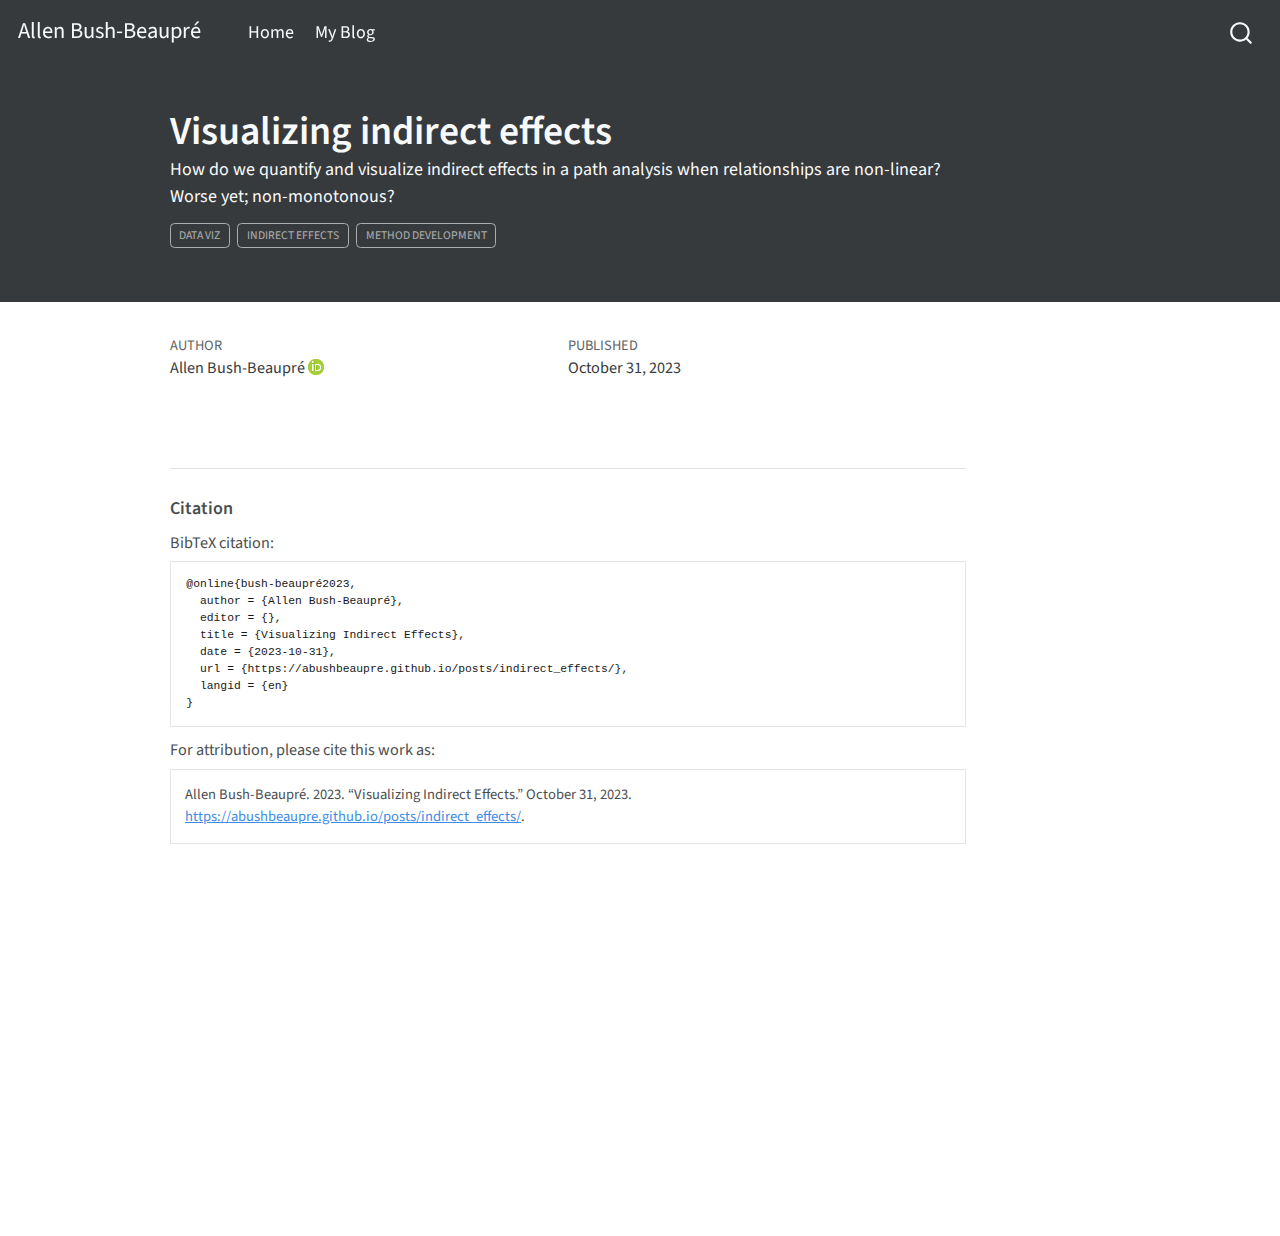
==== docs/posts/indirect_effects/index.html @ 164fd0bf "little modifs" ====
<!DOCTYPE html>
<html xmlns="http://www.w3.org/1999/xhtml" lang="en" xml:lang="en"><head>

<meta charset="utf-8">
<meta name="generator" content="quarto-1.1.189">

<meta name="viewport" content="width=device-width, initial-scale=1.0, user-scalable=yes">

<meta name="author" content="Allen Bush-Beaupré">
<meta name="dcterms.date" content="2023-10-31">
<meta name="description" content="How do we quantify and visualize indirect effects in a path analysis when relationships are non-linear? Worse yet; non-monotonous?">

<title>Allen Bush-Beaupré - Visualizing indirect effects</title>
<style>
code{white-space: pre-wrap;}
span.smallcaps{font-variant: small-caps;}
div.columns{display: flex; gap: min(4vw, 1.5em);}
div.column{flex: auto; overflow-x: auto;}
div.hanging-indent{margin-left: 1.5em; text-indent: -1.5em;}
ul.task-list{list-style: none;}
ul.task-list li input[type="checkbox"] {
  width: 0.8em;
  margin: 0 0.8em 0.2em -1.6em;
  vertical-align: middle;
}
</style>


<script src="../../site_libs/quarto-nav/quarto-nav.js"></script>
<script src="../../site_libs/quarto-nav/headroom.min.js"></script>
<script src="../../site_libs/clipboard/clipboard.min.js"></script>
<script src="../../site_libs/quarto-search/autocomplete.umd.js"></script>
<script src="../../site_libs/quarto-search/fuse.min.js"></script>
<script src="../../site_libs/quarto-search/quarto-search.js"></script>
<meta name="quarto:offset" content="../../">
<script src="../../site_libs/quarto-html/quarto.js"></script>
<script src="../../site_libs/quarto-html/popper.min.js"></script>
<script src="../../site_libs/quarto-html/tippy.umd.min.js"></script>
<script src="../../site_libs/quarto-html/anchor.min.js"></script>
<link href="../../site_libs/quarto-html/tippy.css" rel="stylesheet">
<link href="../../site_libs/quarto-html/quarto-syntax-highlighting.css" rel="stylesheet" id="quarto-text-highlighting-styles">
<script src="../../site_libs/bootstrap/bootstrap.min.js"></script>
<link href="../../site_libs/bootstrap/bootstrap-icons.css" rel="stylesheet">
<link href="../../site_libs/bootstrap/bootstrap.min.css" rel="stylesheet" id="quarto-bootstrap" data-mode="light">
<script id="quarto-search-options" type="application/json">{
  "location": "navbar",
  "copy-button": false,
  "collapse-after": 3,
  "panel-placement": "end",
  "type": "overlay",
  "limit": 20,
  "language": {
    "search-no-results-text": "No results",
    "search-matching-documents-text": "matching documents",
    "search-copy-link-title": "Copy link to search",
    "search-hide-matches-text": "Hide additional matches",
    "search-more-match-text": "more match in this document",
    "search-more-matches-text": "more matches in this document",
    "search-clear-button-title": "Clear",
    "search-detached-cancel-button-title": "Cancel",
    "search-submit-button-title": "Submit"
  }
}</script>


<link rel="stylesheet" href="../../styles.css">
</head>

<body class="nav-fixed">

<div id="quarto-search-results"></div>
  <header id="quarto-header" class="headroom fixed-top">
    <nav class="navbar navbar-expand-lg navbar-dark ">
      <div class="navbar-container container-fluid">
      <div class="navbar-brand-container">
    <a class="navbar-brand" href="../../index.html">
    <span class="navbar-title">Allen Bush-Beaupré</span>
    </a>
  </div>
          <button class="navbar-toggler" type="button" data-bs-toggle="collapse" data-bs-target="#navbarCollapse" aria-controls="navbarCollapse" aria-expanded="false" aria-label="Toggle navigation" onclick="if (window.quartoToggleHeadroom) { window.quartoToggleHeadroom(); }">
  <span class="navbar-toggler-icon"></span>
</button>
          <div class="collapse navbar-collapse" id="navbarCollapse">
            <ul class="navbar-nav navbar-nav-scroll me-auto">
  <li class="nav-item">
    <a class="nav-link" href="../../index.html">Home</a>
  </li>  
  <li class="nav-item">
    <a class="nav-link" href="../../posts.html">My Blog</a>
  </li>  
</ul>
              <div id="quarto-search" class="" title="Search"></div>
          </div> <!-- /navcollapse -->
      </div> <!-- /container-fluid -->
    </nav>
</header>
<!-- content -->
<header id="title-block-header" class="quarto-title-block default page-columns page-full">
  <div class="quarto-title-banner page-columns page-full">
    <div class="quarto-title column-body">
      <h1 class="title">Visualizing indirect effects</h1>
                  <div>
        <div class="description">
          How do we quantify and visualize indirect effects in a path analysis when relationships are non-linear? Worse yet; non-monotonous?
        </div>
      </div>
                          <div class="quarto-categories">
                <div class="quarto-category">data viz</div>
                <div class="quarto-category">indirect effects</div>
                <div class="quarto-category">method development</div>
              </div>
                  </div>
  </div>
    
  
  <div class="quarto-title-meta">

      <div>
      <div class="quarto-title-meta-heading">Author</div>
      <div class="quarto-title-meta-contents">
               <p>Allen Bush-Beaupré <a href="https://orcid.org/0000-0001-6989-9278" class="quarto-title-author-orcid"> <img src="[data-uri]"></a></p>
            </div>
    </div>
      
      <div>
      <div class="quarto-title-meta-heading">Published</div>
      <div class="quarto-title-meta-contents">
        <p class="date">October 31, 2023</p>
      </div>
    </div>
      
    </div>
    
  
  </header><div id="quarto-content" class="quarto-container page-columns page-rows-contents page-layout-article page-navbar">
<!-- sidebar -->
<!-- margin-sidebar -->
    <div id="quarto-margin-sidebar" class="sidebar margin-sidebar">
        
    </div>
<!-- main -->
<main class="content quarto-banner-title-block" id="quarto-document-content">







<div id="quarto-appendix" class="default"><section class="quarto-appendix-contents"><h2 class="anchored quarto-appendix-heading">Citation</h2><div><div class="quarto-appendix-secondary-label">BibTeX citation:</div><pre class="sourceCode code-with-copy quarto-appendix-bibtex"><code class="sourceCode bibtex">@online{bush-beaupré2023,
  author = {Allen Bush-Beaupré},
  editor = {},
  title = {Visualizing Indirect Effects},
  date = {2023-10-31},
  url = {https://abushbeaupre.github.io/posts/indirect_effects/},
  langid = {en}
}
</code><button title="Copy to Clipboard" class="code-copy-button"><i class="bi"></i></button></pre><div class="quarto-appendix-secondary-label">For attribution, please cite this work as:</div><div id="ref-bush-beaupré2023" class="csl-entry quarto-appendix-citeas" role="doc-biblioentry">
Allen Bush-Beaupré. 2023. <span>“Visualizing Indirect Effects.”</span>
October 31, 2023. <a href="https://abushbeaupre.github.io/posts/indirect_effects/">https://abushbeaupre.github.io/posts/indirect_effects/</a>.
</div></div></section></div></main> <!-- /main -->
<script id="quarto-html-after-body" type="application/javascript">
window.document.addEventListener("DOMContentLoaded", function (event) {
  const toggleBodyColorMode = (bsSheetEl) => {
    const mode = bsSheetEl.getAttribute("data-mode");
    const bodyEl = window.document.querySelector("body");
    if (mode === "dark") {
      bodyEl.classList.add("quarto-dark");
      bodyEl.classList.remove("quarto-light");
    } else {
      bodyEl.classList.add("quarto-light");
      bodyEl.classList.remove("quarto-dark");
    }
  }
  const toggleBodyColorPrimary = () => {
    const bsSheetEl = window.document.querySelector("link#quarto-bootstrap");
    if (bsSheetEl) {
      toggleBodyColorMode(bsSheetEl);
    }
  }
  toggleBodyColorPrimary();  
  const icon = "";
  const anchorJS = new window.AnchorJS();
  anchorJS.options = {
    placement: 'right',
    icon: icon
  };
  anchorJS.add('.anchored');
  const clipboard = new window.ClipboardJS('.code-copy-button', {
    target: function(trigger) {
      return trigger.previousElementSibling;
    }
  });
  clipboard.on('success', function(e) {
    // button target
    const button = e.trigger;
    // don't keep focus
    button.blur();
    // flash "checked"
    button.classList.add('code-copy-button-checked');
    var currentTitle = button.getAttribute("title");
    button.setAttribute("title", "Copied!");
    setTimeout(function() {
      button.setAttribute("title", currentTitle);
      button.classList.remove('code-copy-button-checked');
    }, 1000);
    // clear code selection
    e.clearSelection();
  });
  function tippyHover(el, contentFn) {
    const config = {
      allowHTML: true,
      content: contentFn,
      maxWidth: 500,
      delay: 100,
      arrow: false,
      appendTo: function(el) {
          return el.parentElement;
      },
      interactive: true,
      interactiveBorder: 10,
      theme: 'quarto',
      placement: 'bottom-start'
    };
    window.tippy(el, config); 
  }
  const noterefs = window.document.querySelectorAll('a[role="doc-noteref"]');
  for (var i=0; i<noterefs.length; i++) {
    const ref = noterefs[i];
    tippyHover(ref, function() {
      // use id or data attribute instead here
      let href = ref.getAttribute('data-footnote-href') || ref.getAttribute('href');
      try { href = new URL(href).hash; } catch {}
      const id = href.replace(/^#\/?/, "");
      const note = window.document.getElementById(id);
      return note.innerHTML;
    });
  }
  var bibliorefs = window.document.querySelectorAll('a[role="doc-biblioref"]');
  for (var i=0; i<bibliorefs.length; i++) {
    const ref = bibliorefs[i];
    const cites = ref.parentNode.getAttribute('data-cites').split(' ');
    tippyHover(ref, function() {
      var popup = window.document.createElement('div');
      cites.forEach(function(cite) {
        var citeDiv = window.document.createElement('div');
        citeDiv.classList.add('hanging-indent');
        citeDiv.classList.add('csl-entry');
        var biblioDiv = window.document.getElementById('ref-' + cite);
        if (biblioDiv) {
          citeDiv.innerHTML = biblioDiv.innerHTML;
        }
        popup.appendChild(citeDiv);
      });
      return popup.innerHTML;
    });
  }
});
</script>
</div> <!-- /content -->



</body></html>
---- docs/site_libs/quarto-html/tippy.css ----
.tippy-box[data-animation=fade][data-state=hidden]{opacity:0}[data-tippy-root]{max-width:calc(100vw - 10px)}.tippy-box{position:relative;background-color:#333;color:#fff;border-radius:4px;font-size:14px;line-height:1.4;white-space:normal;outline:0;transition-property:transform,visibility,opacity}.tippy-box[data-placement^=top]>.tippy-arrow{bottom:0}.tippy-box[data-placement^=top]>.tippy-arrow:before{bottom:-7px;left:0;border-width:8px 8px 0;border-top-color:initial;transform-origin:center top}.tippy-box[data-placement^=bottom]>.tippy-arrow{top:0}.tippy-box[data-placement^=bottom]>.tippy-arrow:before{top:-7px;left:0;border-width:0 8px 8px;border-bottom-color:initial;transform-origin:center bottom}.tippy-box[data-placement^=left]>.tippy-arrow{right:0}.tippy-box[data-placement^=left]>.tippy-arrow:before{border-width:8px 0 8px 8px;border-left-color:initial;right:-7px;transform-origin:center left}.tippy-box[data-placement^=right]>.tippy-arrow{left:0}.tippy-box[data-placement^=right]>.tippy-arrow:before{left:-7px;border-width:8px 8px 8px 0;border-right-color:initial;transform-origin:center right}.tippy-box[data-inertia][data-state=visible]{transition-timing-function:cubic-bezier(.54,1.5,.38,1.11)}.tippy-arrow{width:16px;height:16px;color:#333}.tippy-arrow:before{content:"";position:absolute;border-color:transparent;border-style:solid}.tippy-content{position:relative;padding:5px 9px;z-index:1}
---- docs/site_libs/quarto-html/quarto-syntax-highlighting.css ----
/* quarto syntax highlight colors */
:root {
  --quarto-hl-ot-color: #003B4F;
  --quarto-hl-at-color: #657422;
  --quarto-hl-ss-color: #20794D;
  --quarto-hl-an-color: #5E5E5E;
  --quarto-hl-fu-color: #4758AB;
  --quarto-hl-st-color: #20794D;
  --quarto-hl-cf-color: #003B4F;
  --quarto-hl-op-color: #5E5E5E;
  --quarto-hl-er-color: #AD0000;
  --quarto-hl-bn-color: #AD0000;
  --quarto-hl-al-color: #AD0000;
  --quarto-hl-va-color: #111111;
  --quarto-hl-bu-color: inherit;
  --quarto-hl-ex-color: inherit;
  --quarto-hl-pp-color: #AD0000;
  --quarto-hl-in-color: #5E5E5E;
  --quarto-hl-vs-color: #20794D;
  --quarto-hl-wa-color: #5E5E5E;
  --quarto-hl-do-color: #5E5E5E;
  --quarto-hl-im-color: #00769E;
  --quarto-hl-ch-color: #20794D;
  --quarto-hl-dt-color: #AD0000;
  --quarto-hl-fl-color: #AD0000;
  --quarto-hl-co-color: #5E5E5E;
  --quarto-hl-cv-color: #5E5E5E;
  --quarto-hl-cn-color: #8f5902;
  --quarto-hl-sc-color: #5E5E5E;
  --quarto-hl-dv-color: #AD0000;
  --quarto-hl-kw-color: #003B4F;
}

/* other quarto variables */
:root {
  --quarto-font-monospace: SFMono-Regular, Menlo, Monaco, Consolas, "Liberation Mono", "Courier New", monospace;
}

pre > code.sourceCode > span {
  color: #003B4F;
}

code span {
  color: #003B4F;
}

code.sourceCode > span {
  color: #003B4F;
}

div.sourceCode,
div.sourceCode pre.sourceCode {
  color: #003B4F;
}

code span.ot {
  color: #003B4F;
}

code span.at {
  color: #657422;
}

code span.ss {
  color: #20794D;
}

code span.an {
  color: #5E5E5E;
}

code span.fu {
  color: #4758AB;
}

code span.st {
  color: #20794D;
}

code span.cf {
  color: #003B4F;
}

code span.op {
  color: #5E5E5E;
}

code span.er {
  color: #AD0000;
}

code span.bn {
  color: #AD0000;
}

code span.al {
  color: #AD0000;
}

code span.va {
  color: #111111;
}

code span.pp {
  color: #AD0000;
}

code span.in {
  color: #5E5E5E;
}

code span.vs {
  color: #20794D;
}

code span.wa {
  color: #5E5E5E;
  font-style: italic;
}

code span.do {
  color: #5E5E5E;
  font-style: italic;
}

code span.im {
  color: #00769E;
}

code span.ch {
  color: #20794D;
}

code span.dt {
  color: #AD0000;
}

code span.fl {
  color: #AD0000;
}

code span.co {
  color: #5E5E5E;
}

code span.cv {
  color: #5E5E5E;
  font-style: italic;
}

code span.cn {
  color: #8f5902;
}

code span.sc {
  color: #5E5E5E;
}

code span.dv {
  color: #AD0000;
}

code span.kw {
  color: #003B4F;
}

.prevent-inlining {
  content: "</";
}

/*# sourceMappingURL=debc5d5d77c3f9108843748ff7464032.css.map */
---- docs/styles.css ----
/* css styles */
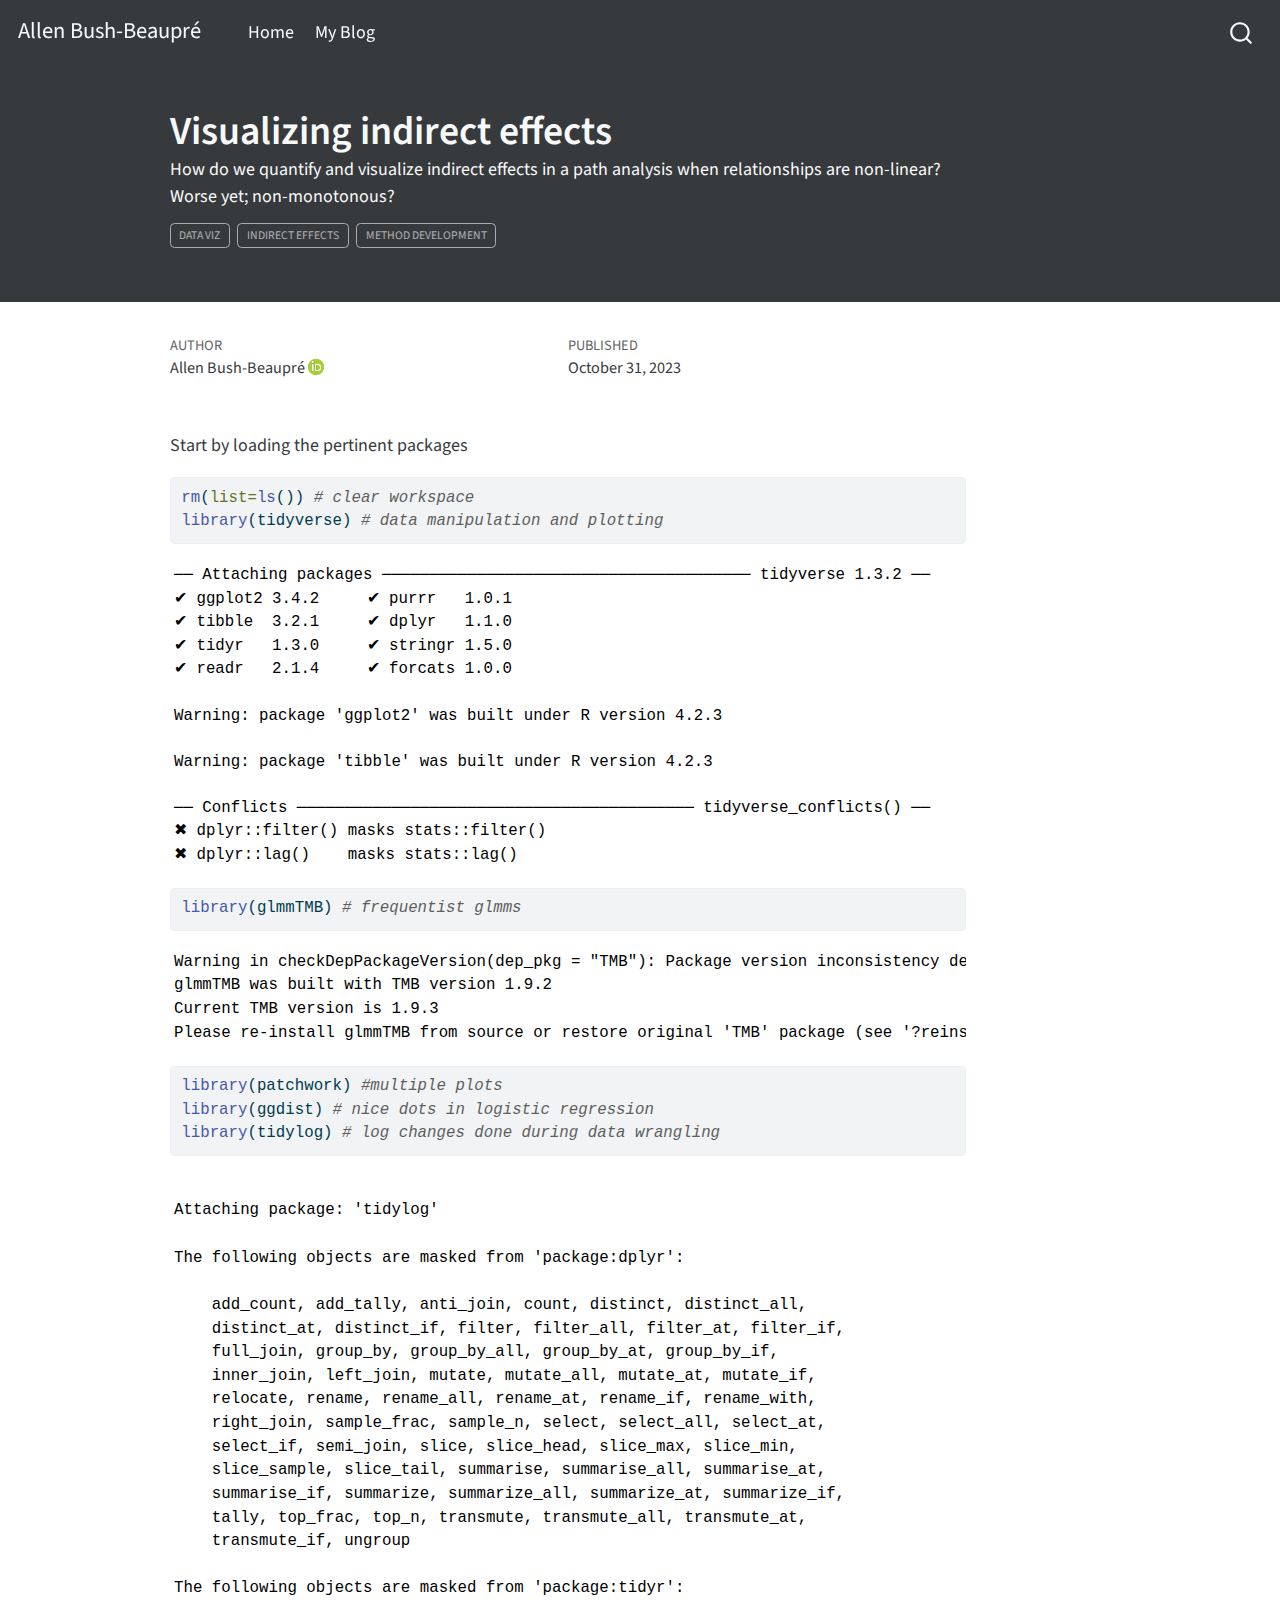
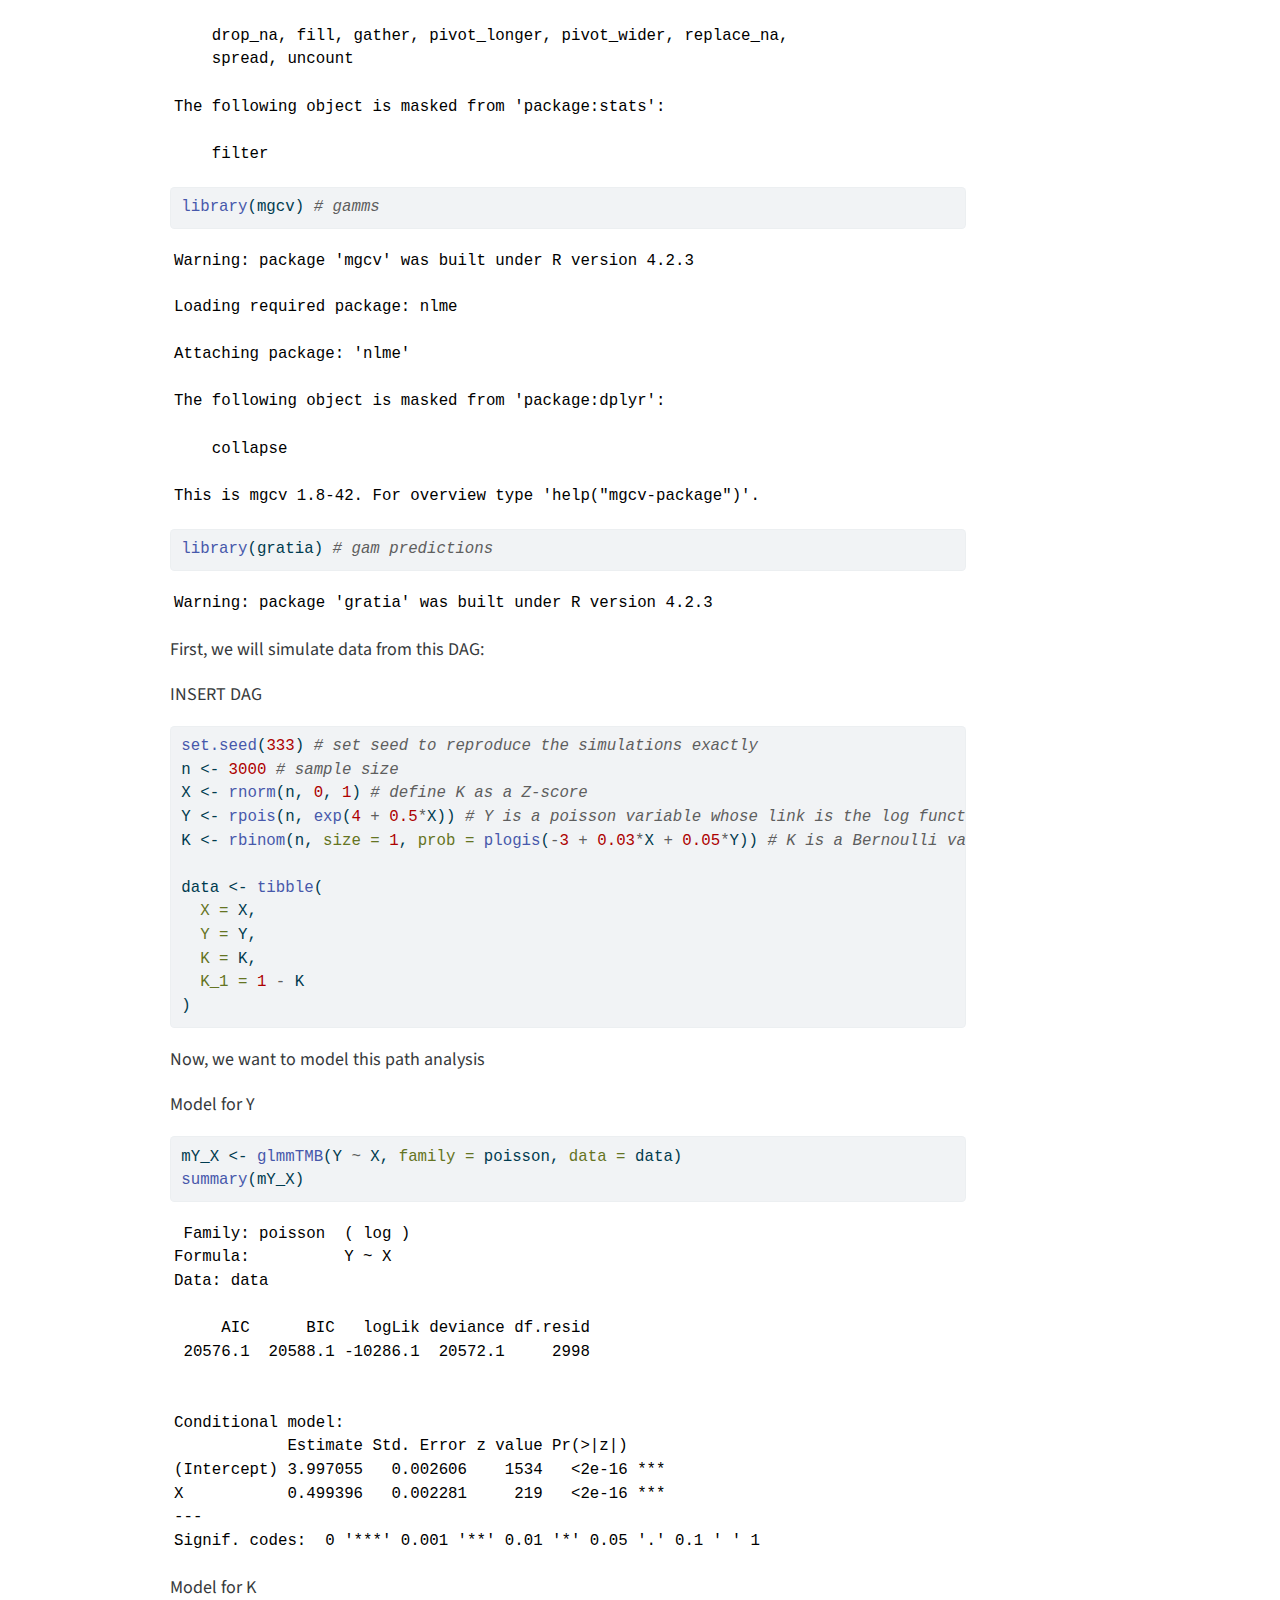
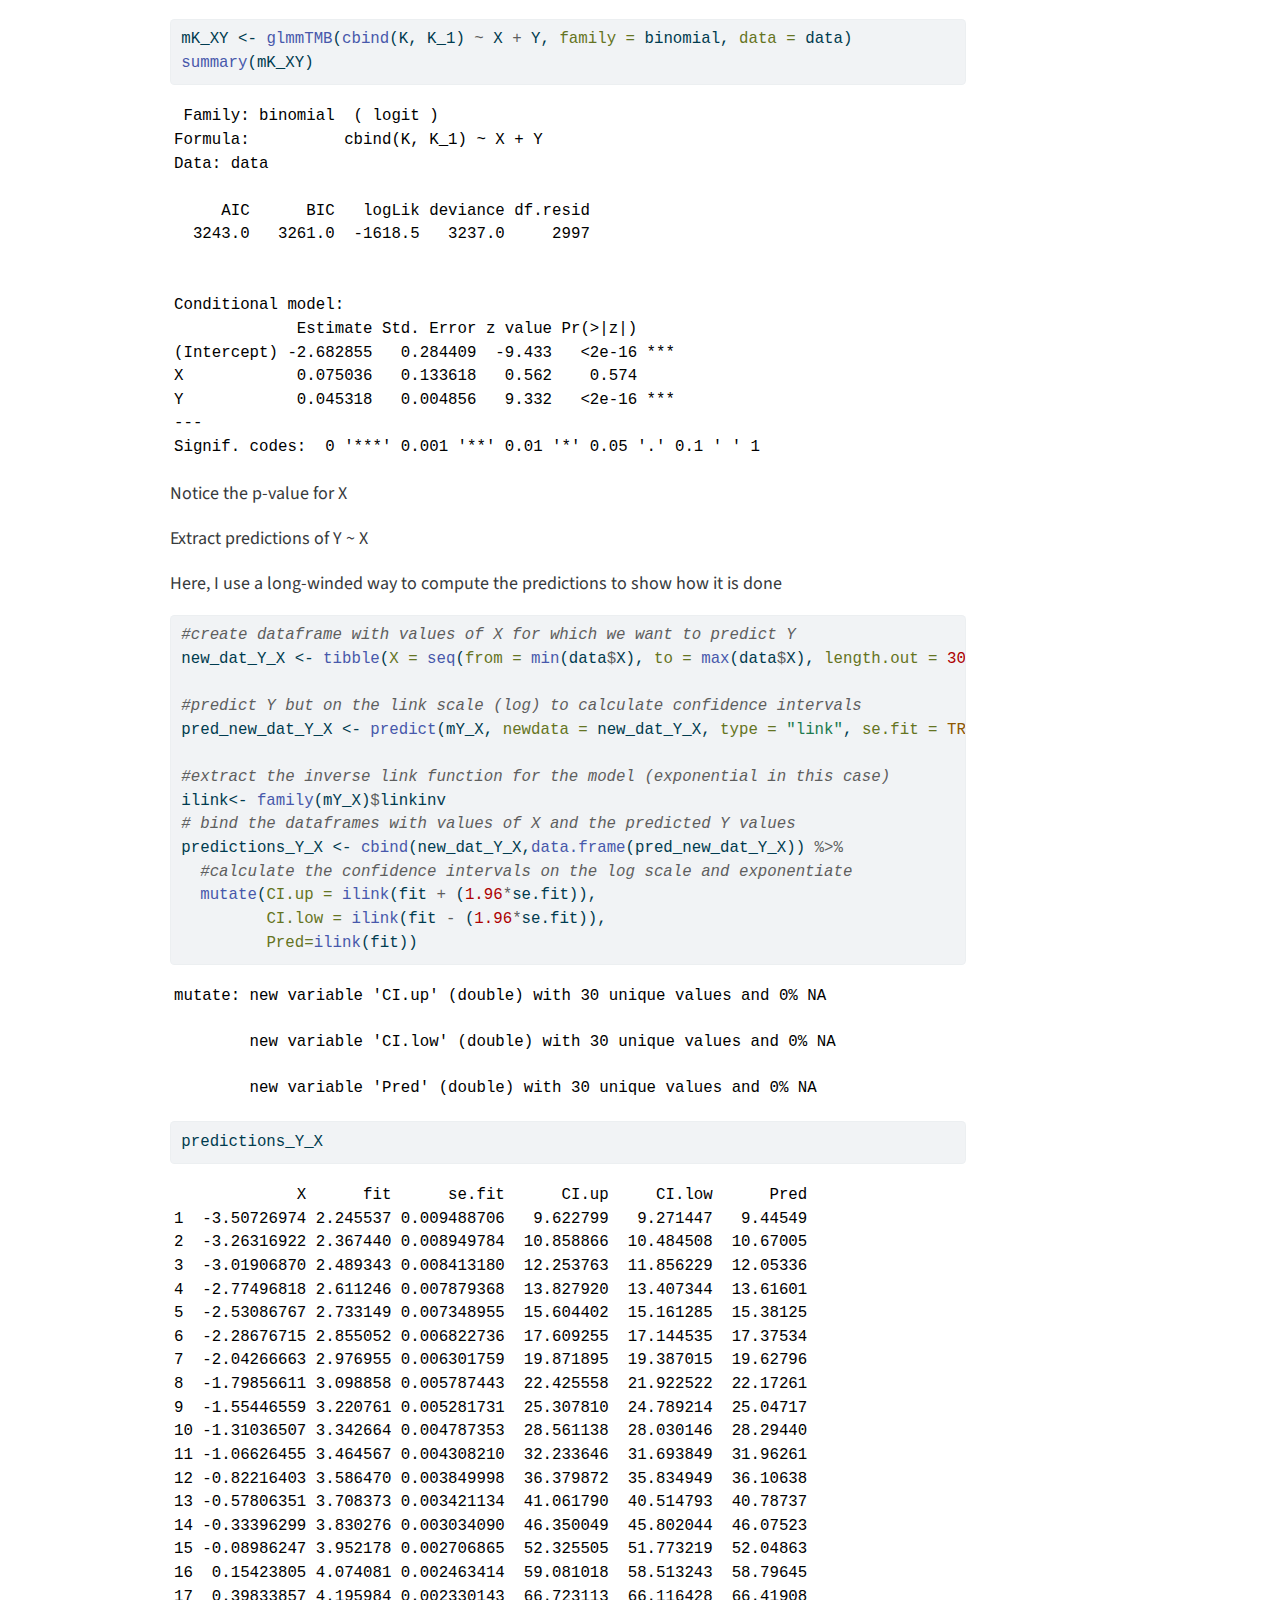
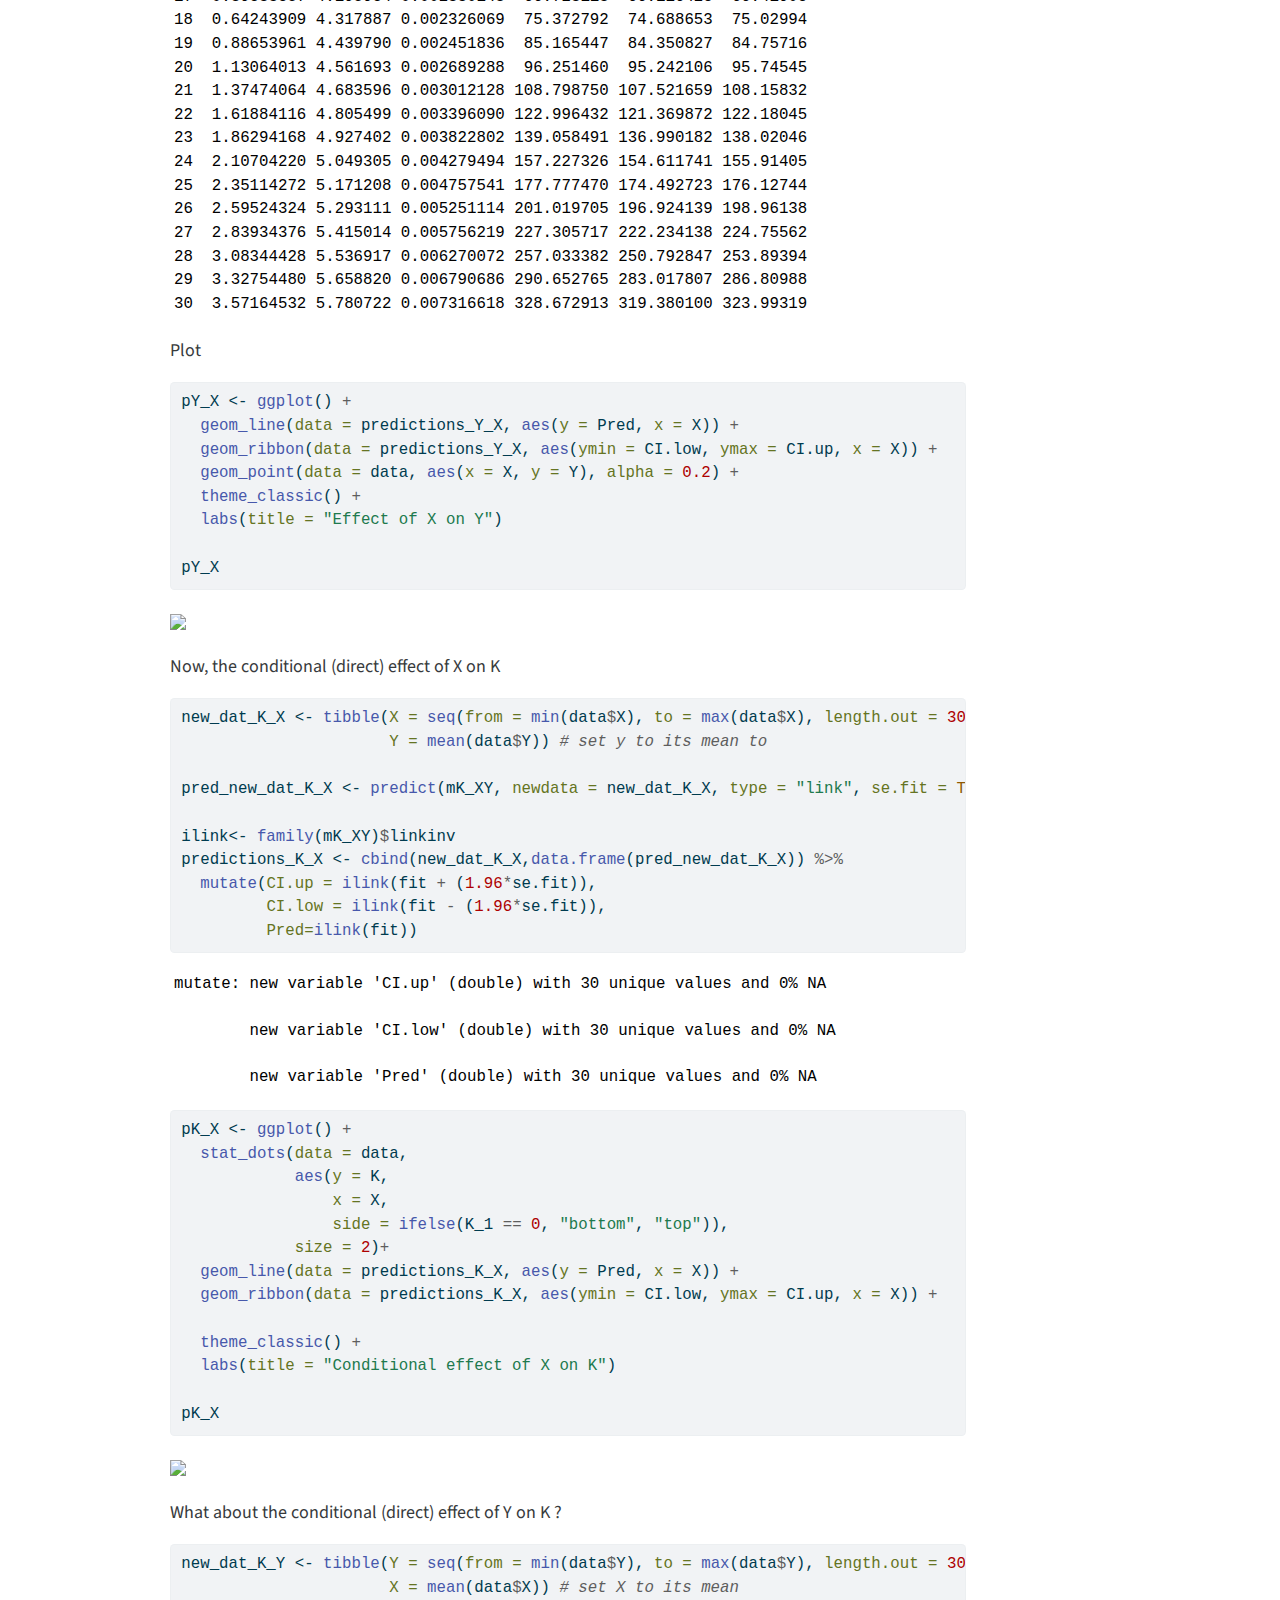
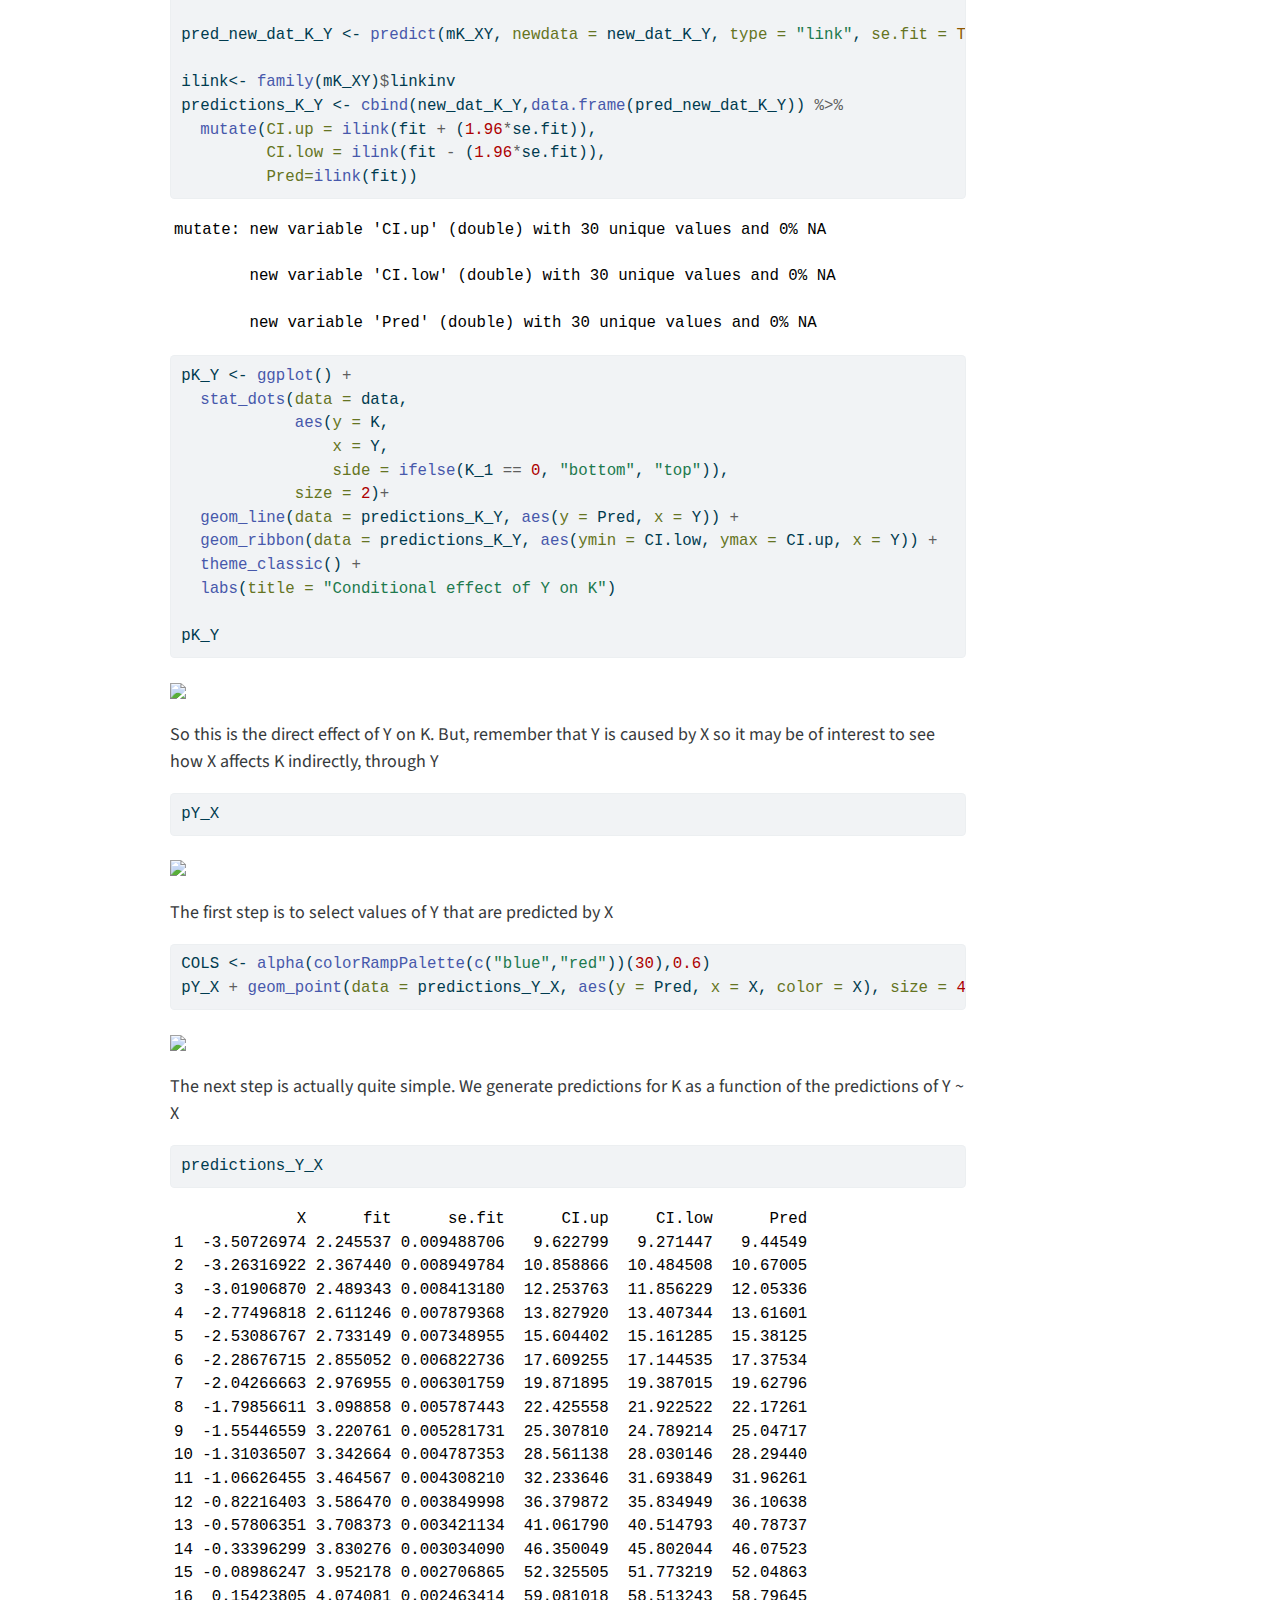
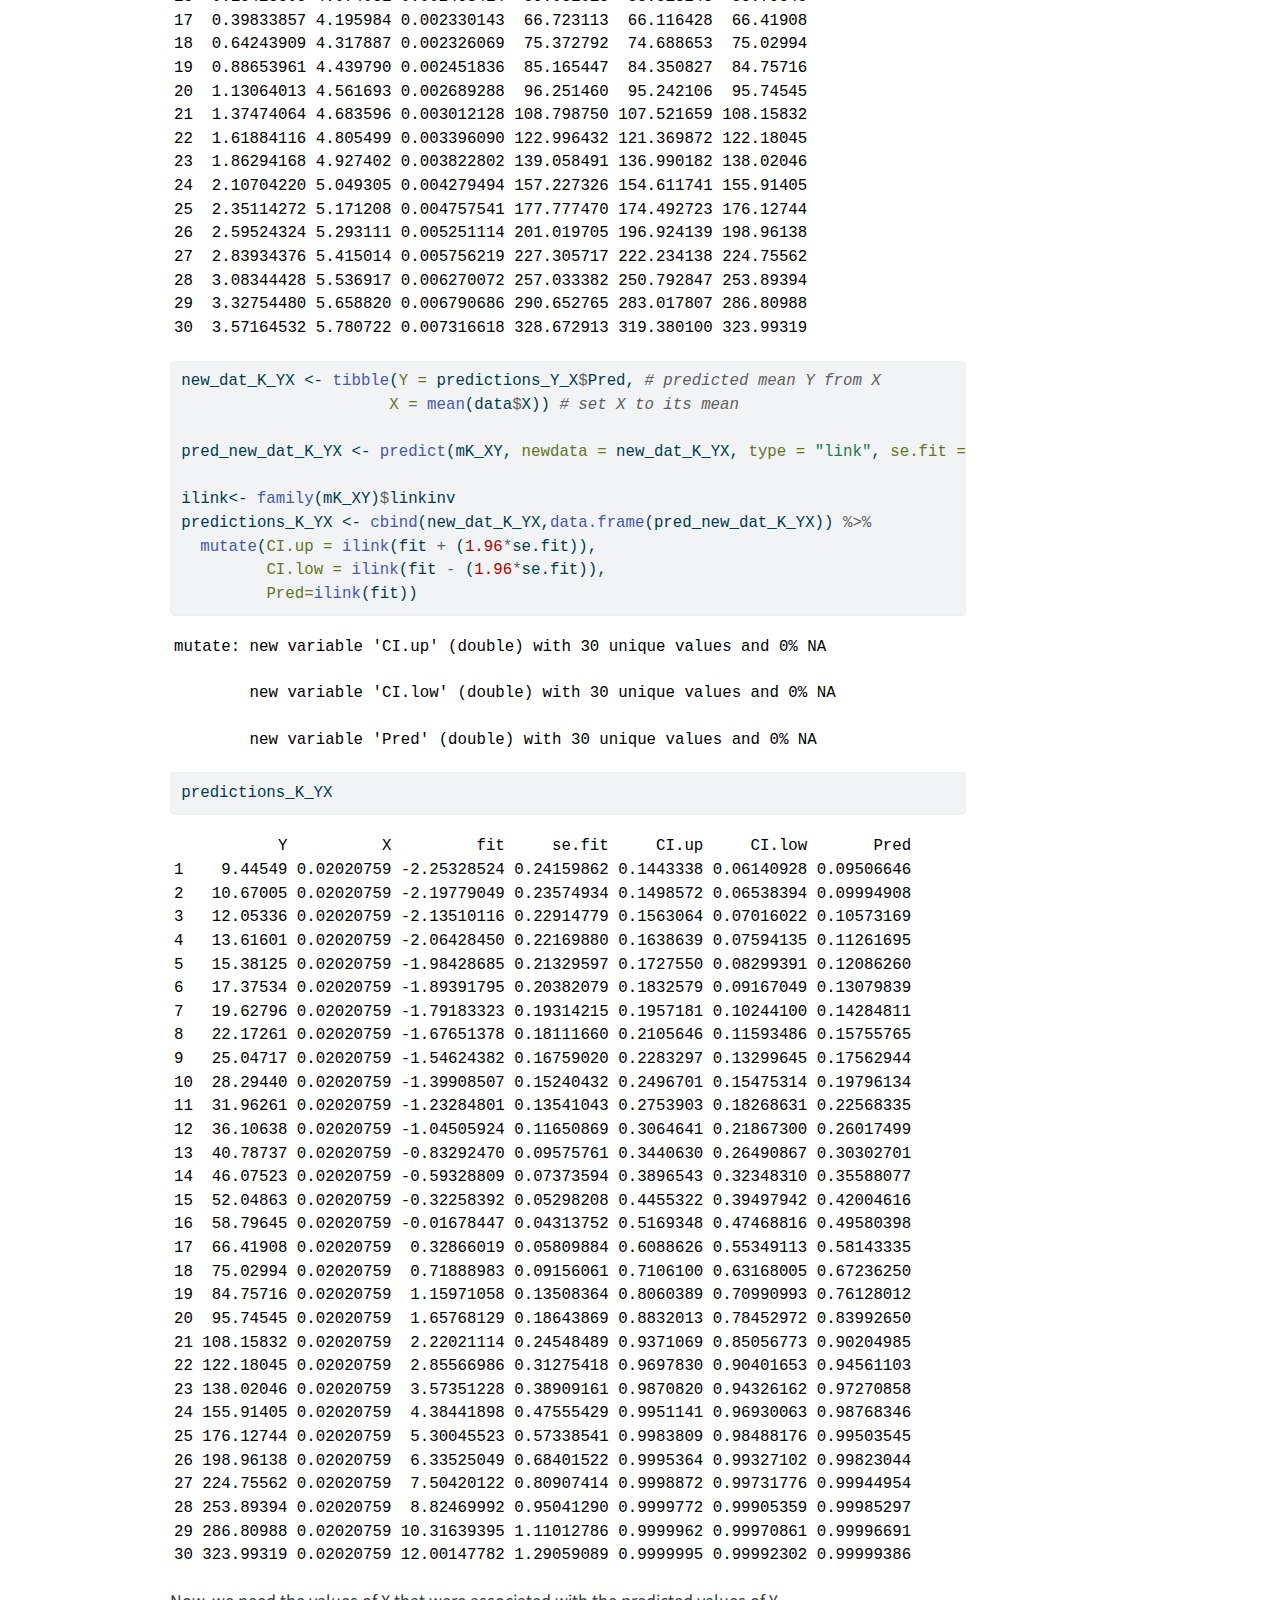
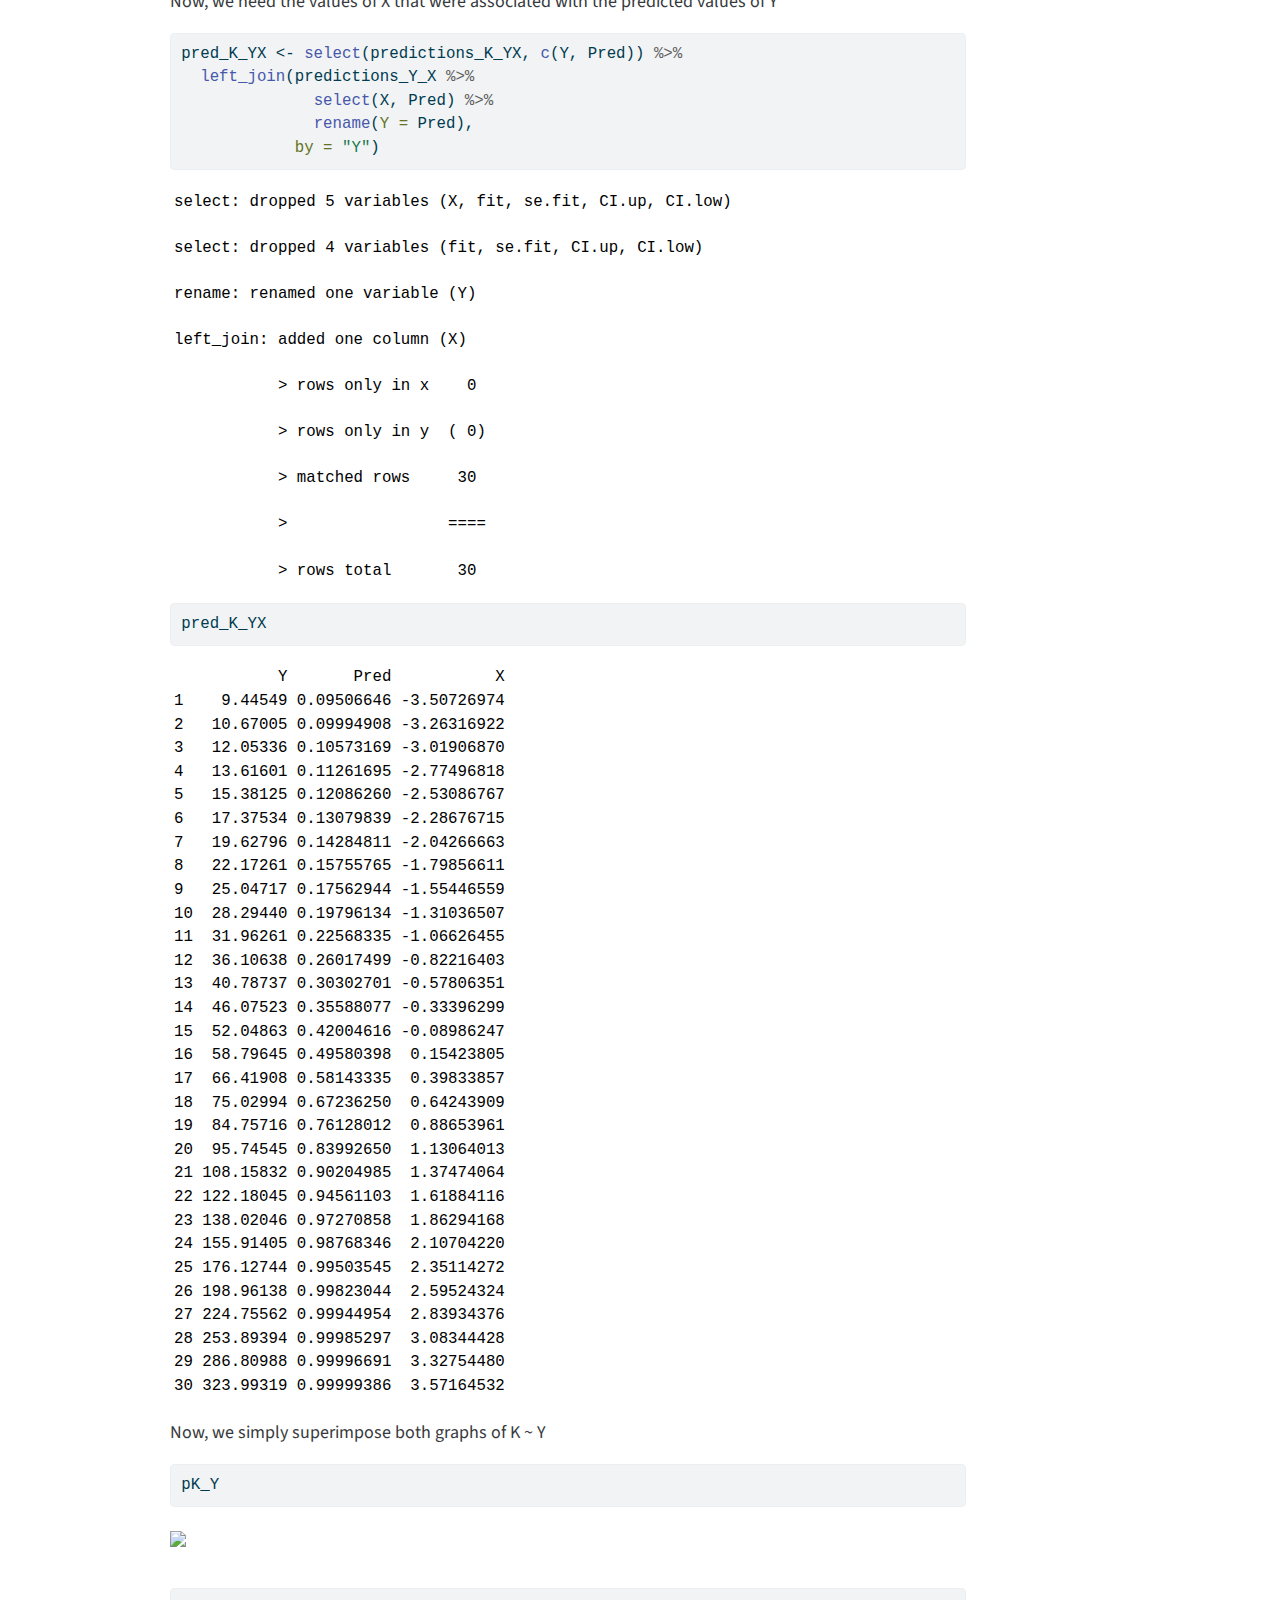
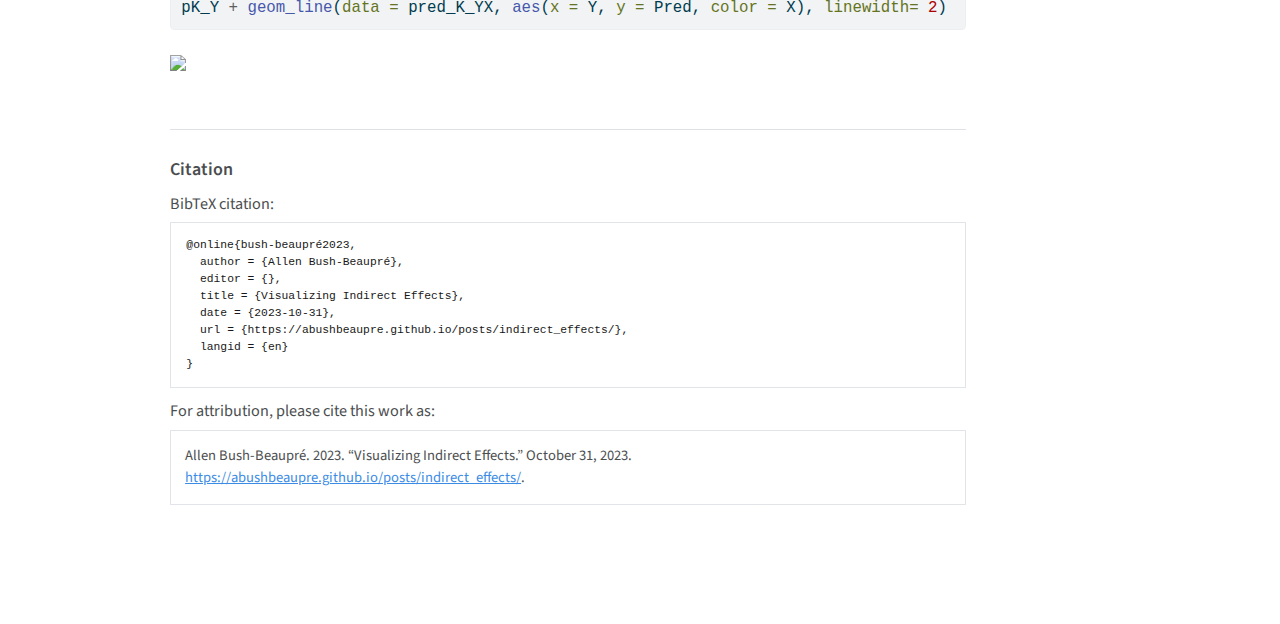
==== commit 6d64b62a: "more modifs to blog" ====
--- a/docs/posts/indirect_effects/index.html
+++ b/docs/posts/indirect_effects/index.html
@@ -23,6 +23,69 @@
   margin: 0 0.8em 0.2em -1.6em;
   vertical-align: middle;
 }
+pre > code.sourceCode { white-space: pre; position: relative; }
+pre > code.sourceCode > span { display: inline-block; line-height: 1.25; }
+pre > code.sourceCode > span:empty { height: 1.2em; }
+.sourceCode { overflow: visible; }
+code.sourceCode > span { color: inherit; text-decoration: inherit; }
+div.sourceCode { margin: 1em 0; }
+pre.sourceCode { margin: 0; }
+@media screen {
+div.sourceCode { overflow: auto; }
+}
+@media print {
+pre > code.sourceCode { white-space: pre-wrap; }
+pre > code.sourceCode > span { text-indent: -5em; padding-left: 5em; }
+}
+pre.numberSource code
+  { counter-reset: source-line 0; }
+pre.numberSource code > span
+  { position: relative; left: -4em; counter-increment: source-line; }
+pre.numberSource code > span > a:first-child::before
+  { content: counter(source-line);
+    position: relative; left: -1em; text-align: right; vertical-align: baseline;
+    border: none; display: inline-block;
+    -webkit-touch-callout: none; -webkit-user-select: none;
+    -khtml-user-select: none; -moz-user-select: none;
+    -ms-user-select: none; user-select: none;
+    padding: 0 4px; width: 4em;
+    color: #aaaaaa;
+  }
+pre.numberSource { margin-left: 3em; border-left: 1px solid #aaaaaa;  padding-left: 4px; }
+div.sourceCode
+  {   }
+@media screen {
+pre > code.sourceCode > span > a:first-child::before { text-decoration: underline; }
+}
+code span.al { color: #ff0000; font-weight: bold; } /* Alert */
+code span.an { color: #60a0b0; font-weight: bold; font-style: italic; } /* Annotation */
+code span.at { color: #7d9029; } /* Attribute */
+code span.bn { color: #40a070; } /* BaseN */
+code span.bu { color: #008000; } /* BuiltIn */
+code span.cf { color: #007020; font-weight: bold; } /* ControlFlow */
+code span.ch { color: #4070a0; } /* Char */
+code span.cn { color: #880000; } /* Constant */
+code span.co { color: #60a0b0; font-style: italic; } /* Comment */
+code span.cv { color: #60a0b0; font-weight: bold; font-style: italic; } /* CommentVar */
+code span.do { color: #ba2121; font-style: italic; } /* Documentation */
+code span.dt { color: #902000; } /* DataType */
+code span.dv { color: #40a070; } /* DecVal */
+code span.er { color: #ff0000; font-weight: bold; } /* Error */
+code span.ex { } /* Extension */
+code span.fl { color: #40a070; } /* Float */
+code span.fu { color: #06287e; } /* Function */
+code span.im { color: #008000; font-weight: bold; } /* Import */
+code span.in { color: #60a0b0; font-weight: bold; font-style: italic; } /* Information */
+code span.kw { color: #007020; font-weight: bold; } /* Keyword */
+code span.op { color: #666666; } /* Operator */
+code span.ot { color: #007020; } /* Other */
+code span.pp { color: #bc7a00; } /* Preprocessor */
+code span.sc { color: #4070a0; } /* SpecialChar */
+code span.ss { color: #bb6688; } /* SpecialString */
+code span.st { color: #4070a0; } /* String */
+code span.va { color: #19177c; } /* Variable */
+code span.vs { color: #4070a0; } /* VerbatimString */
+code span.wa { color: #60a0b0; font-weight: bold; font-style: italic; } /* Warning */
 </style>
 
 
@@ -144,6 +207,485 @@
 
 
 
+<p>Start by loading the pertinent packages</p>
+<div class="cell">
+<div class="sourceCode cell-code" id="cb1"><pre class="sourceCode r code-with-copy"><code class="sourceCode r"><span id="cb1-1"><a href="#cb1-1" aria-hidden="true" tabindex="-1"></a><span class="fu">rm</span>(<span class="at">list=</span><span class="fu">ls</span>()) <span class="co"># clear workspace</span></span>
+<span id="cb1-2"><a href="#cb1-2" aria-hidden="true" tabindex="-1"></a><span class="fu">library</span>(tidyverse) <span class="co"># data manipulation and plotting</span></span></code><button title="Copy to Clipboard" class="code-copy-button"><i class="bi"></i></button></pre></div>
+<div class="cell-output cell-output-stderr">
+<pre><code>── Attaching packages ─────────────────────────────────────── tidyverse 1.3.2 ──
+✔ ggplot2 3.4.2     ✔ purrr   1.0.1
+✔ tibble  3.2.1     ✔ dplyr   1.1.0
+✔ tidyr   1.3.0     ✔ stringr 1.5.0
+✔ readr   2.1.4     ✔ forcats 1.0.0</code></pre>
+</div>
+<div class="cell-output cell-output-stderr">
+<pre><code>Warning: package 'ggplot2' was built under R version 4.2.3</code></pre>
+</div>
+<div class="cell-output cell-output-stderr">
+<pre><code>Warning: package 'tibble' was built under R version 4.2.3</code></pre>
+</div>
+<div class="cell-output cell-output-stderr">
+<pre><code>── Conflicts ────────────────────────────────────────── tidyverse_conflicts() ──
+✖ dplyr::filter() masks stats::filter()
+✖ dplyr::lag()    masks stats::lag()</code></pre>
+</div>
+<div class="sourceCode cell-code" id="cb6"><pre class="sourceCode r code-with-copy"><code class="sourceCode r"><span id="cb6-1"><a href="#cb6-1" aria-hidden="true" tabindex="-1"></a><span class="fu">library</span>(glmmTMB) <span class="co"># frequentist glmms</span></span></code><button title="Copy to Clipboard" class="code-copy-button"><i class="bi"></i></button></pre></div>
+<div class="cell-output cell-output-stderr">
+<pre><code>Warning in checkDepPackageVersion(dep_pkg = "TMB"): Package version inconsistency detected.
+glmmTMB was built with TMB version 1.9.2
+Current TMB version is 1.9.3
+Please re-install glmmTMB from source or restore original 'TMB' package (see '?reinstalling' for more information)</code></pre>
+</div>
+<div class="sourceCode cell-code" id="cb8"><pre class="sourceCode r code-with-copy"><code class="sourceCode r"><span id="cb8-1"><a href="#cb8-1" aria-hidden="true" tabindex="-1"></a><span class="fu">library</span>(patchwork) <span class="co">#multiple plots</span></span>
+<span id="cb8-2"><a href="#cb8-2" aria-hidden="true" tabindex="-1"></a><span class="fu">library</span>(ggdist) <span class="co"># nice dots in logistic regression</span></span>
+<span id="cb8-3"><a href="#cb8-3" aria-hidden="true" tabindex="-1"></a><span class="fu">library</span>(tidylog) <span class="co"># log changes done during data wrangling</span></span></code><button title="Copy to Clipboard" class="code-copy-button"><i class="bi"></i></button></pre></div>
+<div class="cell-output cell-output-stderr">
+<pre><code>
+Attaching package: 'tidylog'
+
+The following objects are masked from 'package:dplyr':
+
+    add_count, add_tally, anti_join, count, distinct, distinct_all,
+    distinct_at, distinct_if, filter, filter_all, filter_at, filter_if,
+    full_join, group_by, group_by_all, group_by_at, group_by_if,
+    inner_join, left_join, mutate, mutate_all, mutate_at, mutate_if,
+    relocate, rename, rename_all, rename_at, rename_if, rename_with,
+    right_join, sample_frac, sample_n, select, select_all, select_at,
+    select_if, semi_join, slice, slice_head, slice_max, slice_min,
+    slice_sample, slice_tail, summarise, summarise_all, summarise_at,
+    summarise_if, summarize, summarize_all, summarize_at, summarize_if,
+    tally, top_frac, top_n, transmute, transmute_all, transmute_at,
+    transmute_if, ungroup
+
+The following objects are masked from 'package:tidyr':
+
+    drop_na, fill, gather, pivot_longer, pivot_wider, replace_na,
+    spread, uncount
+
+The following object is masked from 'package:stats':
+
+    filter</code></pre>
+</div>
+<div class="sourceCode cell-code" id="cb10"><pre class="sourceCode r code-with-copy"><code class="sourceCode r"><span id="cb10-1"><a href="#cb10-1" aria-hidden="true" tabindex="-1"></a><span class="fu">library</span>(mgcv) <span class="co"># gamms</span></span></code><button title="Copy to Clipboard" class="code-copy-button"><i class="bi"></i></button></pre></div>
+<div class="cell-output cell-output-stderr">
+<pre><code>Warning: package 'mgcv' was built under R version 4.2.3</code></pre>
+</div>
+<div class="cell-output cell-output-stderr">
+<pre><code>Loading required package: nlme
+
+Attaching package: 'nlme'
+
+The following object is masked from 'package:dplyr':
+
+    collapse
+
+This is mgcv 1.8-42. For overview type 'help("mgcv-package")'.</code></pre>
+</div>
+<div class="sourceCode cell-code" id="cb13"><pre class="sourceCode r code-with-copy"><code class="sourceCode r"><span id="cb13-1"><a href="#cb13-1" aria-hidden="true" tabindex="-1"></a><span class="fu">library</span>(gratia) <span class="co"># gam predictions</span></span></code><button title="Copy to Clipboard" class="code-copy-button"><i class="bi"></i></button></pre></div>
+<div class="cell-output cell-output-stderr">
+<pre><code>Warning: package 'gratia' was built under R version 4.2.3</code></pre>
+</div>
+</div>
+<p>First, we will simulate data from this DAG:</p>
+<p>INSERT DAG</p>
+<div class="cell">
+<div class="sourceCode cell-code" id="cb15"><pre class="sourceCode r code-with-copy"><code class="sourceCode r"><span id="cb15-1"><a href="#cb15-1" aria-hidden="true" tabindex="-1"></a><span class="fu">set.seed</span>(<span class="dv">333</span>) <span class="co"># set seed to reproduce the simulations exactly</span></span>
+<span id="cb15-2"><a href="#cb15-2" aria-hidden="true" tabindex="-1"></a>n <span class="ot">&lt;-</span> <span class="dv">3000</span> <span class="co"># sample size</span></span>
+<span id="cb15-3"><a href="#cb15-3" aria-hidden="true" tabindex="-1"></a>X <span class="ot">&lt;-</span> <span class="fu">rnorm</span>(n, <span class="dv">0</span>, <span class="dv">1</span>) <span class="co"># define K as a Z-score</span></span>
+<span id="cb15-4"><a href="#cb15-4" aria-hidden="true" tabindex="-1"></a>Y <span class="ot">&lt;-</span> <span class="fu">rpois</span>(n, <span class="fu">exp</span>(<span class="dv">4</span> <span class="sc">+</span> <span class="fl">0.5</span><span class="sc">*</span>X)) <span class="co"># Y is a poisson variable whose link is the log function so defining the coefficients using the inverse log (exponential)</span></span>
+<span id="cb15-5"><a href="#cb15-5" aria-hidden="true" tabindex="-1"></a>K <span class="ot">&lt;-</span> <span class="fu">rbinom</span>(n, <span class="at">size =</span> <span class="dv">1</span>, <span class="at">prob =</span> <span class="fu">plogis</span>(<span class="sc">-</span><span class="dv">3</span> <span class="sc">+</span> <span class="fl">0.03</span><span class="sc">*</span>X <span class="sc">+</span> <span class="fl">0.05</span><span class="sc">*</span>Y)) <span class="co"># K is a Bernoulli variable whose link is the logit so defining the coefficients using the inverse logit (plogis)</span></span>
+<span id="cb15-6"><a href="#cb15-6" aria-hidden="true" tabindex="-1"></a></span>
+<span id="cb15-7"><a href="#cb15-7" aria-hidden="true" tabindex="-1"></a>data <span class="ot">&lt;-</span> <span class="fu">tibble</span>(</span>
+<span id="cb15-8"><a href="#cb15-8" aria-hidden="true" tabindex="-1"></a>  <span class="at">X =</span> X,</span>
+<span id="cb15-9"><a href="#cb15-9" aria-hidden="true" tabindex="-1"></a>  <span class="at">Y =</span> Y,</span>
+<span id="cb15-10"><a href="#cb15-10" aria-hidden="true" tabindex="-1"></a>  <span class="at">K =</span> K,</span>
+<span id="cb15-11"><a href="#cb15-11" aria-hidden="true" tabindex="-1"></a>  <span class="at">K_1 =</span> <span class="dv">1</span> <span class="sc">-</span> K</span>
+<span id="cb15-12"><a href="#cb15-12" aria-hidden="true" tabindex="-1"></a>)</span></code><button title="Copy to Clipboard" class="code-copy-button"><i class="bi"></i></button></pre></div>
+</div>
+<p>Now, we want to model this path analysis</p>
+<p>Model for Y</p>
+<div class="cell">
+<div class="sourceCode cell-code" id="cb16"><pre class="sourceCode r code-with-copy"><code class="sourceCode r"><span id="cb16-1"><a href="#cb16-1" aria-hidden="true" tabindex="-1"></a>mY_X <span class="ot">&lt;-</span> <span class="fu">glmmTMB</span>(Y <span class="sc">~</span> X, <span class="at">family =</span> poisson, <span class="at">data =</span> data)</span>
+<span id="cb16-2"><a href="#cb16-2" aria-hidden="true" tabindex="-1"></a><span class="fu">summary</span>(mY_X)</span></code><button title="Copy to Clipboard" class="code-copy-button"><i class="bi"></i></button></pre></div>
+<div class="cell-output cell-output-stdout">
+<pre><code> Family: poisson  ( log )
+Formula:          Y ~ X
+Data: data
+
+     AIC      BIC   logLik deviance df.resid 
+ 20576.1  20588.1 -10286.1  20572.1     2998 
+
+
+Conditional model:
+            Estimate Std. Error z value Pr(&gt;|z|)    
+(Intercept) 3.997055   0.002606    1534   &lt;2e-16 ***
+X           0.499396   0.002281     219   &lt;2e-16 ***
+---
+Signif. codes:  0 '***' 0.001 '**' 0.01 '*' 0.05 '.' 0.1 ' ' 1</code></pre>
+</div>
+</div>
+<p>Model for K</p>
+<div class="cell">
+<div class="sourceCode cell-code" id="cb18"><pre class="sourceCode r code-with-copy"><code class="sourceCode r"><span id="cb18-1"><a href="#cb18-1" aria-hidden="true" tabindex="-1"></a>mK_XY <span class="ot">&lt;-</span> <span class="fu">glmmTMB</span>(<span class="fu">cbind</span>(K, K_1) <span class="sc">~</span> X <span class="sc">+</span> Y, <span class="at">family =</span> binomial, <span class="at">data =</span> data)</span>
+<span id="cb18-2"><a href="#cb18-2" aria-hidden="true" tabindex="-1"></a><span class="fu">summary</span>(mK_XY)</span></code><button title="Copy to Clipboard" class="code-copy-button"><i class="bi"></i></button></pre></div>
+<div class="cell-output cell-output-stdout">
+<pre><code> Family: binomial  ( logit )
+Formula:          cbind(K, K_1) ~ X + Y
+Data: data
+
+     AIC      BIC   logLik deviance df.resid 
+  3243.0   3261.0  -1618.5   3237.0     2997 
+
+
+Conditional model:
+             Estimate Std. Error z value Pr(&gt;|z|)    
+(Intercept) -2.682855   0.284409  -9.433   &lt;2e-16 ***
+X            0.075036   0.133618   0.562    0.574    
+Y            0.045318   0.004856   9.332   &lt;2e-16 ***
+---
+Signif. codes:  0 '***' 0.001 '**' 0.01 '*' 0.05 '.' 0.1 ' ' 1</code></pre>
+</div>
+</div>
+<p>Notice the p-value for X</p>
+<p>Extract predictions of Y ~ X</p>
+<p>Here, I use a long-winded way to compute the predictions to show how it is done</p>
+<div class="cell">
+<div class="sourceCode cell-code" id="cb20"><pre class="sourceCode r code-with-copy"><code class="sourceCode r"><span id="cb20-1"><a href="#cb20-1" aria-hidden="true" tabindex="-1"></a><span class="co">#create dataframe with values of X for which we want to predict Y</span></span>
+<span id="cb20-2"><a href="#cb20-2" aria-hidden="true" tabindex="-1"></a>new_dat_Y_X <span class="ot">&lt;-</span> <span class="fu">tibble</span>(<span class="at">X =</span> <span class="fu">seq</span>(<span class="at">from =</span> <span class="fu">min</span>(data<span class="sc">$</span>X), <span class="at">to =</span> <span class="fu">max</span>(data<span class="sc">$</span>X), <span class="at">length.out =</span> <span class="dv">30</span>)) </span>
+<span id="cb20-3"><a href="#cb20-3" aria-hidden="true" tabindex="-1"></a></span>
+<span id="cb20-4"><a href="#cb20-4" aria-hidden="true" tabindex="-1"></a><span class="co">#predict Y but on the link scale (log) to calculate confidence intervals</span></span>
+<span id="cb20-5"><a href="#cb20-5" aria-hidden="true" tabindex="-1"></a>pred_new_dat_Y_X <span class="ot">&lt;-</span> <span class="fu">predict</span>(mY_X, <span class="at">newdata =</span> new_dat_Y_X, <span class="at">type =</span> <span class="st">"link"</span>, <span class="at">se.fit =</span> <span class="cn">TRUE</span>)</span>
+<span id="cb20-6"><a href="#cb20-6" aria-hidden="true" tabindex="-1"></a></span>
+<span id="cb20-7"><a href="#cb20-7" aria-hidden="true" tabindex="-1"></a><span class="co">#extract the inverse link function for the model (exponential in this case) </span></span>
+<span id="cb20-8"><a href="#cb20-8" aria-hidden="true" tabindex="-1"></a>ilink<span class="ot">&lt;-</span> <span class="fu">family</span>(mY_X)<span class="sc">$</span>linkinv</span>
+<span id="cb20-9"><a href="#cb20-9" aria-hidden="true" tabindex="-1"></a><span class="co"># bind the dataframes with values of X and the predicted Y values</span></span>
+<span id="cb20-10"><a href="#cb20-10" aria-hidden="true" tabindex="-1"></a>predictions_Y_X <span class="ot">&lt;-</span> <span class="fu">cbind</span>(new_dat_Y_X,<span class="fu">data.frame</span>(pred_new_dat_Y_X)) <span class="sc">%&gt;%</span></span>
+<span id="cb20-11"><a href="#cb20-11" aria-hidden="true" tabindex="-1"></a>  <span class="co">#calculate the confidence intervals on the log scale and exponentiate</span></span>
+<span id="cb20-12"><a href="#cb20-12" aria-hidden="true" tabindex="-1"></a>  <span class="fu">mutate</span>(<span class="at">CI.up =</span> <span class="fu">ilink</span>(fit <span class="sc">+</span> (<span class="fl">1.96</span><span class="sc">*</span>se.fit)),</span>
+<span id="cb20-13"><a href="#cb20-13" aria-hidden="true" tabindex="-1"></a>         <span class="at">CI.low =</span> <span class="fu">ilink</span>(fit <span class="sc">-</span> (<span class="fl">1.96</span><span class="sc">*</span>se.fit)),</span>
+<span id="cb20-14"><a href="#cb20-14" aria-hidden="true" tabindex="-1"></a>         <span class="at">Pred=</span><span class="fu">ilink</span>(fit))</span></code><button title="Copy to Clipboard" class="code-copy-button"><i class="bi"></i></button></pre></div>
+<div class="cell-output cell-output-stderr">
+<pre><code>mutate: new variable 'CI.up' (double) with 30 unique values and 0% NA</code></pre>
+</div>
+<div class="cell-output cell-output-stderr">
+<pre><code>        new variable 'CI.low' (double) with 30 unique values and 0% NA</code></pre>
+</div>
+<div class="cell-output cell-output-stderr">
+<pre><code>        new variable 'Pred' (double) with 30 unique values and 0% NA</code></pre>
+</div>
+<div class="sourceCode cell-code" id="cb24"><pre class="sourceCode r code-with-copy"><code class="sourceCode r"><span id="cb24-1"><a href="#cb24-1" aria-hidden="true" tabindex="-1"></a>predictions_Y_X</span></code><button title="Copy to Clipboard" class="code-copy-button"><i class="bi"></i></button></pre></div>
+<div class="cell-output cell-output-stdout">
+<pre><code>             X      fit      se.fit      CI.up     CI.low      Pred
+1  -3.50726974 2.245537 0.009488706   9.622799   9.271447   9.44549
+2  -3.26316922 2.367440 0.008949784  10.858866  10.484508  10.67005
+3  -3.01906870 2.489343 0.008413180  12.253763  11.856229  12.05336
+4  -2.77496818 2.611246 0.007879368  13.827920  13.407344  13.61601
+5  -2.53086767 2.733149 0.007348955  15.604402  15.161285  15.38125
+6  -2.28676715 2.855052 0.006822736  17.609255  17.144535  17.37534
+7  -2.04266663 2.976955 0.006301759  19.871895  19.387015  19.62796
+8  -1.79856611 3.098858 0.005787443  22.425558  21.922522  22.17261
+9  -1.55446559 3.220761 0.005281731  25.307810  24.789214  25.04717
+10 -1.31036507 3.342664 0.004787353  28.561138  28.030146  28.29440
+11 -1.06626455 3.464567 0.004308210  32.233646  31.693849  31.96261
+12 -0.82216403 3.586470 0.003849998  36.379872  35.834949  36.10638
+13 -0.57806351 3.708373 0.003421134  41.061790  40.514793  40.78737
+14 -0.33396299 3.830276 0.003034090  46.350049  45.802044  46.07523
+15 -0.08986247 3.952178 0.002706865  52.325505  51.773219  52.04863
+16  0.15423805 4.074081 0.002463414  59.081018  58.513243  58.79645
+17  0.39833857 4.195984 0.002330143  66.723113  66.116428  66.41908
+18  0.64243909 4.317887 0.002326069  75.372792  74.688653  75.02994
+19  0.88653961 4.439790 0.002451836  85.165447  84.350827  84.75716
+20  1.13064013 4.561693 0.002689288  96.251460  95.242106  95.74545
+21  1.37474064 4.683596 0.003012128 108.798750 107.521659 108.15832
+22  1.61884116 4.805499 0.003396090 122.996432 121.369872 122.18045
+23  1.86294168 4.927402 0.003822802 139.058491 136.990182 138.02046
+24  2.10704220 5.049305 0.004279494 157.227326 154.611741 155.91405
+25  2.35114272 5.171208 0.004757541 177.777470 174.492723 176.12744
+26  2.59524324 5.293111 0.005251114 201.019705 196.924139 198.96138
+27  2.83934376 5.415014 0.005756219 227.305717 222.234138 224.75562
+28  3.08344428 5.536917 0.006270072 257.033382 250.792847 253.89394
+29  3.32754480 5.658820 0.006790686 290.652765 283.017807 286.80988
+30  3.57164532 5.780722 0.007316618 328.672913 319.380100 323.99319</code></pre>
+</div>
+</div>
+<p>Plot</p>
+<div class="cell">
+<div class="sourceCode cell-code" id="cb26"><pre class="sourceCode r code-with-copy"><code class="sourceCode r"><span id="cb26-1"><a href="#cb26-1" aria-hidden="true" tabindex="-1"></a>pY_X <span class="ot">&lt;-</span> <span class="fu">ggplot</span>() <span class="sc">+</span></span>
+<span id="cb26-2"><a href="#cb26-2" aria-hidden="true" tabindex="-1"></a>  <span class="fu">geom_line</span>(<span class="at">data =</span> predictions_Y_X, <span class="fu">aes</span>(<span class="at">y =</span> Pred, <span class="at">x =</span> X)) <span class="sc">+</span></span>
+<span id="cb26-3"><a href="#cb26-3" aria-hidden="true" tabindex="-1"></a>  <span class="fu">geom_ribbon</span>(<span class="at">data =</span> predictions_Y_X, <span class="fu">aes</span>(<span class="at">ymin =</span> CI.low, <span class="at">ymax =</span> CI.up, <span class="at">x =</span> X)) <span class="sc">+</span></span>
+<span id="cb26-4"><a href="#cb26-4" aria-hidden="true" tabindex="-1"></a>  <span class="fu">geom_point</span>(<span class="at">data =</span> data, <span class="fu">aes</span>(<span class="at">x =</span> X, <span class="at">y =</span> Y), <span class="at">alpha =</span> <span class="fl">0.2</span>) <span class="sc">+</span></span>
+<span id="cb26-5"><a href="#cb26-5" aria-hidden="true" tabindex="-1"></a>  <span class="fu">theme_classic</span>() <span class="sc">+</span></span>
+<span id="cb26-6"><a href="#cb26-6" aria-hidden="true" tabindex="-1"></a>  <span class="fu">labs</span>(<span class="at">title =</span> <span class="st">"Effect of X on Y"</span>)</span>
+<span id="cb26-7"><a href="#cb26-7" aria-hidden="true" tabindex="-1"></a></span>
+<span id="cb26-8"><a href="#cb26-8" aria-hidden="true" tabindex="-1"></a>pY_X</span></code><button title="Copy to Clipboard" class="code-copy-button"><i class="bi"></i></button></pre></div>
+<div class="cell-output-display">
+<p><img src="index_files/figure-html/unnamed-chunk-6-1.png" class="img-fluid" width="672"></p>
+</div>
+</div>
+<p>Now, the conditional (direct) effect of X on K</p>
+<div class="cell">
+<div class="sourceCode cell-code" id="cb27"><pre class="sourceCode r code-with-copy"><code class="sourceCode r"><span id="cb27-1"><a href="#cb27-1" aria-hidden="true" tabindex="-1"></a>new_dat_K_X <span class="ot">&lt;-</span> <span class="fu">tibble</span>(<span class="at">X =</span> <span class="fu">seq</span>(<span class="at">from =</span> <span class="fu">min</span>(data<span class="sc">$</span>X), <span class="at">to =</span> <span class="fu">max</span>(data<span class="sc">$</span>X), <span class="at">length.out =</span> <span class="dv">30</span>),</span>
+<span id="cb27-2"><a href="#cb27-2" aria-hidden="true" tabindex="-1"></a>                      <span class="at">Y =</span> <span class="fu">mean</span>(data<span class="sc">$</span>Y)) <span class="co"># set y to its mean to </span></span>
+<span id="cb27-3"><a href="#cb27-3" aria-hidden="true" tabindex="-1"></a></span>
+<span id="cb27-4"><a href="#cb27-4" aria-hidden="true" tabindex="-1"></a>pred_new_dat_K_X <span class="ot">&lt;-</span> <span class="fu">predict</span>(mK_XY, <span class="at">newdata =</span> new_dat_K_X, <span class="at">type =</span> <span class="st">"link"</span>, <span class="at">se.fit =</span> <span class="cn">TRUE</span>)</span>
+<span id="cb27-5"><a href="#cb27-5" aria-hidden="true" tabindex="-1"></a></span>
+<span id="cb27-6"><a href="#cb27-6" aria-hidden="true" tabindex="-1"></a>ilink<span class="ot">&lt;-</span> <span class="fu">family</span>(mK_XY)<span class="sc">$</span>linkinv</span>
+<span id="cb27-7"><a href="#cb27-7" aria-hidden="true" tabindex="-1"></a>predictions_K_X <span class="ot">&lt;-</span> <span class="fu">cbind</span>(new_dat_K_X,<span class="fu">data.frame</span>(pred_new_dat_K_X)) <span class="sc">%&gt;%</span></span>
+<span id="cb27-8"><a href="#cb27-8" aria-hidden="true" tabindex="-1"></a>  <span class="fu">mutate</span>(<span class="at">CI.up =</span> <span class="fu">ilink</span>(fit <span class="sc">+</span> (<span class="fl">1.96</span><span class="sc">*</span>se.fit)),</span>
+<span id="cb27-9"><a href="#cb27-9" aria-hidden="true" tabindex="-1"></a>         <span class="at">CI.low =</span> <span class="fu">ilink</span>(fit <span class="sc">-</span> (<span class="fl">1.96</span><span class="sc">*</span>se.fit)),</span>
+<span id="cb27-10"><a href="#cb27-10" aria-hidden="true" tabindex="-1"></a>         <span class="at">Pred=</span><span class="fu">ilink</span>(fit))</span></code><button title="Copy to Clipboard" class="code-copy-button"><i class="bi"></i></button></pre></div>
+<div class="cell-output cell-output-stderr">
+<pre><code>mutate: new variable 'CI.up' (double) with 30 unique values and 0% NA</code></pre>
+</div>
+<div class="cell-output cell-output-stderr">
+<pre><code>        new variable 'CI.low' (double) with 30 unique values and 0% NA</code></pre>
+</div>
+<div class="cell-output cell-output-stderr">
+<pre><code>        new variable 'Pred' (double) with 30 unique values and 0% NA</code></pre>
+</div>
+<div class="sourceCode cell-code" id="cb31"><pre class="sourceCode r code-with-copy"><code class="sourceCode r"><span id="cb31-1"><a href="#cb31-1" aria-hidden="true" tabindex="-1"></a>pK_X <span class="ot">&lt;-</span> <span class="fu">ggplot</span>() <span class="sc">+</span></span>
+<span id="cb31-2"><a href="#cb31-2" aria-hidden="true" tabindex="-1"></a>  <span class="fu">stat_dots</span>(<span class="at">data =</span> data,</span>
+<span id="cb31-3"><a href="#cb31-3" aria-hidden="true" tabindex="-1"></a>            <span class="fu">aes</span>(<span class="at">y =</span> K,</span>
+<span id="cb31-4"><a href="#cb31-4" aria-hidden="true" tabindex="-1"></a>                <span class="at">x =</span> X,</span>
+<span id="cb31-5"><a href="#cb31-5" aria-hidden="true" tabindex="-1"></a>                <span class="at">side =</span> <span class="fu">ifelse</span>(K_1 <span class="sc">==</span> <span class="dv">0</span>, <span class="st">"bottom"</span>, <span class="st">"top"</span>)),</span>
+<span id="cb31-6"><a href="#cb31-6" aria-hidden="true" tabindex="-1"></a>            <span class="at">size =</span> <span class="dv">2</span>)<span class="sc">+</span></span>
+<span id="cb31-7"><a href="#cb31-7" aria-hidden="true" tabindex="-1"></a>  <span class="fu">geom_line</span>(<span class="at">data =</span> predictions_K_X, <span class="fu">aes</span>(<span class="at">y =</span> Pred, <span class="at">x =</span> X)) <span class="sc">+</span></span>
+<span id="cb31-8"><a href="#cb31-8" aria-hidden="true" tabindex="-1"></a>  <span class="fu">geom_ribbon</span>(<span class="at">data =</span> predictions_K_X, <span class="fu">aes</span>(<span class="at">ymin =</span> CI.low, <span class="at">ymax =</span> CI.up, <span class="at">x =</span> X)) <span class="sc">+</span></span>
+<span id="cb31-9"><a href="#cb31-9" aria-hidden="true" tabindex="-1"></a>  </span>
+<span id="cb31-10"><a href="#cb31-10" aria-hidden="true" tabindex="-1"></a>  <span class="fu">theme_classic</span>() <span class="sc">+</span></span>
+<span id="cb31-11"><a href="#cb31-11" aria-hidden="true" tabindex="-1"></a>  <span class="fu">labs</span>(<span class="at">title =</span> <span class="st">"Conditional effect of X on K"</span>)</span>
+<span id="cb31-12"><a href="#cb31-12" aria-hidden="true" tabindex="-1"></a></span>
+<span id="cb31-13"><a href="#cb31-13" aria-hidden="true" tabindex="-1"></a>pK_X </span></code><button title="Copy to Clipboard" class="code-copy-button"><i class="bi"></i></button></pre></div>
+<div class="cell-output-display">
+<p><img src="index_files/figure-html/unnamed-chunk-7-1.png" class="img-fluid" width="672"></p>
+</div>
+</div>
+<p>What about the conditional (direct) effect of Y on K ?</p>
+<div class="cell">
+<div class="sourceCode cell-code" id="cb32"><pre class="sourceCode r code-with-copy"><code class="sourceCode r"><span id="cb32-1"><a href="#cb32-1" aria-hidden="true" tabindex="-1"></a>new_dat_K_Y <span class="ot">&lt;-</span> <span class="fu">tibble</span>(<span class="at">Y =</span> <span class="fu">seq</span>(<span class="at">from =</span> <span class="fu">min</span>(data<span class="sc">$</span>Y), <span class="at">to =</span> <span class="fu">max</span>(data<span class="sc">$</span>Y), <span class="at">length.out =</span> <span class="dv">30</span>),</span>
+<span id="cb32-2"><a href="#cb32-2" aria-hidden="true" tabindex="-1"></a>                      <span class="at">X =</span> <span class="fu">mean</span>(data<span class="sc">$</span>X)) <span class="co"># set X to its mean</span></span>
+<span id="cb32-3"><a href="#cb32-3" aria-hidden="true" tabindex="-1"></a></span>
+<span id="cb32-4"><a href="#cb32-4" aria-hidden="true" tabindex="-1"></a>pred_new_dat_K_Y <span class="ot">&lt;-</span> <span class="fu">predict</span>(mK_XY, <span class="at">newdata =</span> new_dat_K_Y, <span class="at">type =</span> <span class="st">"link"</span>, <span class="at">se.fit =</span> <span class="cn">TRUE</span>)</span>
+<span id="cb32-5"><a href="#cb32-5" aria-hidden="true" tabindex="-1"></a></span>
+<span id="cb32-6"><a href="#cb32-6" aria-hidden="true" tabindex="-1"></a>ilink<span class="ot">&lt;-</span> <span class="fu">family</span>(mK_XY)<span class="sc">$</span>linkinv</span>
+<span id="cb32-7"><a href="#cb32-7" aria-hidden="true" tabindex="-1"></a>predictions_K_Y <span class="ot">&lt;-</span> <span class="fu">cbind</span>(new_dat_K_Y,<span class="fu">data.frame</span>(pred_new_dat_K_Y)) <span class="sc">%&gt;%</span></span>
+<span id="cb32-8"><a href="#cb32-8" aria-hidden="true" tabindex="-1"></a>  <span class="fu">mutate</span>(<span class="at">CI.up =</span> <span class="fu">ilink</span>(fit <span class="sc">+</span> (<span class="fl">1.96</span><span class="sc">*</span>se.fit)),</span>
+<span id="cb32-9"><a href="#cb32-9" aria-hidden="true" tabindex="-1"></a>         <span class="at">CI.low =</span> <span class="fu">ilink</span>(fit <span class="sc">-</span> (<span class="fl">1.96</span><span class="sc">*</span>se.fit)),</span>
+<span id="cb32-10"><a href="#cb32-10" aria-hidden="true" tabindex="-1"></a>         <span class="at">Pred=</span><span class="fu">ilink</span>(fit))</span></code><button title="Copy to Clipboard" class="code-copy-button"><i class="bi"></i></button></pre></div>
+<div class="cell-output cell-output-stderr">
+<pre><code>mutate: new variable 'CI.up' (double) with 30 unique values and 0% NA</code></pre>
+</div>
+<div class="cell-output cell-output-stderr">
+<pre><code>        new variable 'CI.low' (double) with 30 unique values and 0% NA</code></pre>
+</div>
+<div class="cell-output cell-output-stderr">
+<pre><code>        new variable 'Pred' (double) with 30 unique values and 0% NA</code></pre>
+</div>
+<div class="sourceCode cell-code" id="cb36"><pre class="sourceCode r code-with-copy"><code class="sourceCode r"><span id="cb36-1"><a href="#cb36-1" aria-hidden="true" tabindex="-1"></a>pK_Y <span class="ot">&lt;-</span> <span class="fu">ggplot</span>() <span class="sc">+</span></span>
+<span id="cb36-2"><a href="#cb36-2" aria-hidden="true" tabindex="-1"></a>  <span class="fu">stat_dots</span>(<span class="at">data =</span> data,</span>
+<span id="cb36-3"><a href="#cb36-3" aria-hidden="true" tabindex="-1"></a>            <span class="fu">aes</span>(<span class="at">y =</span> K,</span>
+<span id="cb36-4"><a href="#cb36-4" aria-hidden="true" tabindex="-1"></a>                <span class="at">x =</span> Y,</span>
+<span id="cb36-5"><a href="#cb36-5" aria-hidden="true" tabindex="-1"></a>                <span class="at">side =</span> <span class="fu">ifelse</span>(K_1 <span class="sc">==</span> <span class="dv">0</span>, <span class="st">"bottom"</span>, <span class="st">"top"</span>)),</span>
+<span id="cb36-6"><a href="#cb36-6" aria-hidden="true" tabindex="-1"></a>            <span class="at">size =</span> <span class="dv">2</span>)<span class="sc">+</span></span>
+<span id="cb36-7"><a href="#cb36-7" aria-hidden="true" tabindex="-1"></a>  <span class="fu">geom_line</span>(<span class="at">data =</span> predictions_K_Y, <span class="fu">aes</span>(<span class="at">y =</span> Pred, <span class="at">x =</span> Y)) <span class="sc">+</span></span>
+<span id="cb36-8"><a href="#cb36-8" aria-hidden="true" tabindex="-1"></a>  <span class="fu">geom_ribbon</span>(<span class="at">data =</span> predictions_K_Y, <span class="fu">aes</span>(<span class="at">ymin =</span> CI.low, <span class="at">ymax =</span> CI.up, <span class="at">x =</span> Y)) <span class="sc">+</span></span>
+<span id="cb36-9"><a href="#cb36-9" aria-hidden="true" tabindex="-1"></a>  <span class="fu">theme_classic</span>() <span class="sc">+</span></span>
+<span id="cb36-10"><a href="#cb36-10" aria-hidden="true" tabindex="-1"></a>  <span class="fu">labs</span>(<span class="at">title =</span> <span class="st">"Conditional effect of Y on K"</span>)</span>
+<span id="cb36-11"><a href="#cb36-11" aria-hidden="true" tabindex="-1"></a></span>
+<span id="cb36-12"><a href="#cb36-12" aria-hidden="true" tabindex="-1"></a>pK_Y </span></code><button title="Copy to Clipboard" class="code-copy-button"><i class="bi"></i></button></pre></div>
+<div class="cell-output-display">
+<p><img src="index_files/figure-html/unnamed-chunk-8-1.png" class="img-fluid" width="672"></p>
+</div>
+</div>
+<p>So this is the direct effect of Y on K. But, remember that Y is caused by X so it may be of interest to see how X affects K indirectly, through Y</p>
+<div class="cell">
+<div class="sourceCode cell-code" id="cb37"><pre class="sourceCode r code-with-copy"><code class="sourceCode r"><span id="cb37-1"><a href="#cb37-1" aria-hidden="true" tabindex="-1"></a>pY_X</span></code><button title="Copy to Clipboard" class="code-copy-button"><i class="bi"></i></button></pre></div>
+<div class="cell-output-display">
+<p><img src="index_files/figure-html/unnamed-chunk-9-1.png" class="img-fluid" width="672"></p>
+</div>
+</div>
+<p>The first step is to select values of Y that are predicted by X</p>
+<div class="cell">
+<div class="sourceCode cell-code" id="cb38"><pre class="sourceCode r code-with-copy"><code class="sourceCode r"><span id="cb38-1"><a href="#cb38-1" aria-hidden="true" tabindex="-1"></a>COLS <span class="ot">&lt;-</span> <span class="fu">alpha</span>(<span class="fu">colorRampPalette</span>(<span class="fu">c</span>(<span class="st">"blue"</span>,<span class="st">"red"</span>))(<span class="dv">30</span>),<span class="fl">0.6</span>)</span>
+<span id="cb38-2"><a href="#cb38-2" aria-hidden="true" tabindex="-1"></a>pY_X <span class="sc">+</span> <span class="fu">geom_point</span>(<span class="at">data =</span> predictions_Y_X, <span class="fu">aes</span>(<span class="at">y =</span> Pred, <span class="at">x =</span> X, <span class="at">color =</span> X), <span class="at">size =</span> <span class="dv">4</span>) <span class="sc">+</span><span class="fu">scale_color_gradientn</span>(<span class="at">colours =</span> COLS)</span></code><button title="Copy to Clipboard" class="code-copy-button"><i class="bi"></i></button></pre></div>
+<div class="cell-output-display">
+<p><img src="index_files/figure-html/unnamed-chunk-10-1.png" class="img-fluid" width="672"></p>
+</div>
+</div>
+<p>The next step is actually quite simple. We generate predictions for K as a function of the predictions of Y ~ X</p>
+<div class="cell">
+<div class="sourceCode cell-code" id="cb39"><pre class="sourceCode r code-with-copy"><code class="sourceCode r"><span id="cb39-1"><a href="#cb39-1" aria-hidden="true" tabindex="-1"></a>predictions_Y_X</span></code><button title="Copy to Clipboard" class="code-copy-button"><i class="bi"></i></button></pre></div>
+<div class="cell-output cell-output-stdout">
+<pre><code>             X      fit      se.fit      CI.up     CI.low      Pred
+1  -3.50726974 2.245537 0.009488706   9.622799   9.271447   9.44549
+2  -3.26316922 2.367440 0.008949784  10.858866  10.484508  10.67005
+3  -3.01906870 2.489343 0.008413180  12.253763  11.856229  12.05336
+4  -2.77496818 2.611246 0.007879368  13.827920  13.407344  13.61601
+5  -2.53086767 2.733149 0.007348955  15.604402  15.161285  15.38125
+6  -2.28676715 2.855052 0.006822736  17.609255  17.144535  17.37534
+7  -2.04266663 2.976955 0.006301759  19.871895  19.387015  19.62796
+8  -1.79856611 3.098858 0.005787443  22.425558  21.922522  22.17261
+9  -1.55446559 3.220761 0.005281731  25.307810  24.789214  25.04717
+10 -1.31036507 3.342664 0.004787353  28.561138  28.030146  28.29440
+11 -1.06626455 3.464567 0.004308210  32.233646  31.693849  31.96261
+12 -0.82216403 3.586470 0.003849998  36.379872  35.834949  36.10638
+13 -0.57806351 3.708373 0.003421134  41.061790  40.514793  40.78737
+14 -0.33396299 3.830276 0.003034090  46.350049  45.802044  46.07523
+15 -0.08986247 3.952178 0.002706865  52.325505  51.773219  52.04863
+16  0.15423805 4.074081 0.002463414  59.081018  58.513243  58.79645
+17  0.39833857 4.195984 0.002330143  66.723113  66.116428  66.41908
+18  0.64243909 4.317887 0.002326069  75.372792  74.688653  75.02994
+19  0.88653961 4.439790 0.002451836  85.165447  84.350827  84.75716
+20  1.13064013 4.561693 0.002689288  96.251460  95.242106  95.74545
+21  1.37474064 4.683596 0.003012128 108.798750 107.521659 108.15832
+22  1.61884116 4.805499 0.003396090 122.996432 121.369872 122.18045
+23  1.86294168 4.927402 0.003822802 139.058491 136.990182 138.02046
+24  2.10704220 5.049305 0.004279494 157.227326 154.611741 155.91405
+25  2.35114272 5.171208 0.004757541 177.777470 174.492723 176.12744
+26  2.59524324 5.293111 0.005251114 201.019705 196.924139 198.96138
+27  2.83934376 5.415014 0.005756219 227.305717 222.234138 224.75562
+28  3.08344428 5.536917 0.006270072 257.033382 250.792847 253.89394
+29  3.32754480 5.658820 0.006790686 290.652765 283.017807 286.80988
+30  3.57164532 5.780722 0.007316618 328.672913 319.380100 323.99319</code></pre>
+</div>
+</div>
+<div class="cell">
+<div class="sourceCode cell-code" id="cb41"><pre class="sourceCode r code-with-copy"><code class="sourceCode r"><span id="cb41-1"><a href="#cb41-1" aria-hidden="true" tabindex="-1"></a>new_dat_K_YX <span class="ot">&lt;-</span> <span class="fu">tibble</span>(<span class="at">Y =</span> predictions_Y_X<span class="sc">$</span>Pred, <span class="co"># predicted mean Y from X</span></span>
+<span id="cb41-2"><a href="#cb41-2" aria-hidden="true" tabindex="-1"></a>                      <span class="at">X =</span> <span class="fu">mean</span>(data<span class="sc">$</span>X)) <span class="co"># set X to its mean</span></span>
+<span id="cb41-3"><a href="#cb41-3" aria-hidden="true" tabindex="-1"></a></span>
+<span id="cb41-4"><a href="#cb41-4" aria-hidden="true" tabindex="-1"></a>pred_new_dat_K_YX <span class="ot">&lt;-</span> <span class="fu">predict</span>(mK_XY, <span class="at">newdata =</span> new_dat_K_YX, <span class="at">type =</span> <span class="st">"link"</span>, <span class="at">se.fit =</span> <span class="cn">TRUE</span>)</span>
+<span id="cb41-5"><a href="#cb41-5" aria-hidden="true" tabindex="-1"></a></span>
+<span id="cb41-6"><a href="#cb41-6" aria-hidden="true" tabindex="-1"></a>ilink<span class="ot">&lt;-</span> <span class="fu">family</span>(mK_XY)<span class="sc">$</span>linkinv</span>
+<span id="cb41-7"><a href="#cb41-7" aria-hidden="true" tabindex="-1"></a>predictions_K_YX <span class="ot">&lt;-</span> <span class="fu">cbind</span>(new_dat_K_YX,<span class="fu">data.frame</span>(pred_new_dat_K_YX)) <span class="sc">%&gt;%</span></span>
+<span id="cb41-8"><a href="#cb41-8" aria-hidden="true" tabindex="-1"></a>  <span class="fu">mutate</span>(<span class="at">CI.up =</span> <span class="fu">ilink</span>(fit <span class="sc">+</span> (<span class="fl">1.96</span><span class="sc">*</span>se.fit)),</span>
+<span id="cb41-9"><a href="#cb41-9" aria-hidden="true" tabindex="-1"></a>         <span class="at">CI.low =</span> <span class="fu">ilink</span>(fit <span class="sc">-</span> (<span class="fl">1.96</span><span class="sc">*</span>se.fit)),</span>
+<span id="cb41-10"><a href="#cb41-10" aria-hidden="true" tabindex="-1"></a>         <span class="at">Pred=</span><span class="fu">ilink</span>(fit))</span></code><button title="Copy to Clipboard" class="code-copy-button"><i class="bi"></i></button></pre></div>
+<div class="cell-output cell-output-stderr">
+<pre><code>mutate: new variable 'CI.up' (double) with 30 unique values and 0% NA</code></pre>
+</div>
+<div class="cell-output cell-output-stderr">
+<pre><code>        new variable 'CI.low' (double) with 30 unique values and 0% NA</code></pre>
+</div>
+<div class="cell-output cell-output-stderr">
+<pre><code>        new variable 'Pred' (double) with 30 unique values and 0% NA</code></pre>
+</div>
+<div class="sourceCode cell-code" id="cb45"><pre class="sourceCode r code-with-copy"><code class="sourceCode r"><span id="cb45-1"><a href="#cb45-1" aria-hidden="true" tabindex="-1"></a>predictions_K_YX</span></code><button title="Copy to Clipboard" class="code-copy-button"><i class="bi"></i></button></pre></div>
+<div class="cell-output cell-output-stdout">
+<pre><code>           Y          X         fit     se.fit     CI.up     CI.low       Pred
+1    9.44549 0.02020759 -2.25328524 0.24159862 0.1443338 0.06140928 0.09506646
+2   10.67005 0.02020759 -2.19779049 0.23574934 0.1498572 0.06538394 0.09994908
+3   12.05336 0.02020759 -2.13510116 0.22914779 0.1563064 0.07016022 0.10573169
+4   13.61601 0.02020759 -2.06428450 0.22169880 0.1638639 0.07594135 0.11261695
+5   15.38125 0.02020759 -1.98428685 0.21329597 0.1727550 0.08299391 0.12086260
+6   17.37534 0.02020759 -1.89391795 0.20382079 0.1832579 0.09167049 0.13079839
+7   19.62796 0.02020759 -1.79183323 0.19314215 0.1957181 0.10244100 0.14284811
+8   22.17261 0.02020759 -1.67651378 0.18111660 0.2105646 0.11593486 0.15755765
+9   25.04717 0.02020759 -1.54624382 0.16759020 0.2283297 0.13299645 0.17562944
+10  28.29440 0.02020759 -1.39908507 0.15240432 0.2496701 0.15475314 0.19796134
+11  31.96261 0.02020759 -1.23284801 0.13541043 0.2753903 0.18268631 0.22568335
+12  36.10638 0.02020759 -1.04505924 0.11650869 0.3064641 0.21867300 0.26017499
+13  40.78737 0.02020759 -0.83292470 0.09575761 0.3440630 0.26490867 0.30302701
+14  46.07523 0.02020759 -0.59328809 0.07373594 0.3896543 0.32348310 0.35588077
+15  52.04863 0.02020759 -0.32258392 0.05298208 0.4455322 0.39497942 0.42004616
+16  58.79645 0.02020759 -0.01678447 0.04313752 0.5169348 0.47468816 0.49580398
+17  66.41908 0.02020759  0.32866019 0.05809884 0.6088626 0.55349113 0.58143335
+18  75.02994 0.02020759  0.71888983 0.09156061 0.7106100 0.63168005 0.67236250
+19  84.75716 0.02020759  1.15971058 0.13508364 0.8060389 0.70990993 0.76128012
+20  95.74545 0.02020759  1.65768129 0.18643869 0.8832013 0.78452972 0.83992650
+21 108.15832 0.02020759  2.22021114 0.24548489 0.9371069 0.85056773 0.90204985
+22 122.18045 0.02020759  2.85566986 0.31275418 0.9697830 0.90401653 0.94561103
+23 138.02046 0.02020759  3.57351228 0.38909161 0.9870820 0.94326162 0.97270858
+24 155.91405 0.02020759  4.38441898 0.47555429 0.9951141 0.96930063 0.98768346
+25 176.12744 0.02020759  5.30045523 0.57338541 0.9983809 0.98488176 0.99503545
+26 198.96138 0.02020759  6.33525049 0.68401522 0.9995364 0.99327102 0.99823044
+27 224.75562 0.02020759  7.50420122 0.80907414 0.9998872 0.99731776 0.99944954
+28 253.89394 0.02020759  8.82469992 0.95041290 0.9999772 0.99905359 0.99985297
+29 286.80988 0.02020759 10.31639395 1.11012786 0.9999962 0.99970861 0.99996691
+30 323.99319 0.02020759 12.00147782 1.29059089 0.9999995 0.99992302 0.99999386</code></pre>
+</div>
+</div>
+<p>Now, we need the values of X that were associated with the predicted values of Y</p>
+<div class="cell">
+<div class="sourceCode cell-code" id="cb47"><pre class="sourceCode r code-with-copy"><code class="sourceCode r"><span id="cb47-1"><a href="#cb47-1" aria-hidden="true" tabindex="-1"></a>pred_K_YX <span class="ot">&lt;-</span> <span class="fu">select</span>(predictions_K_YX, <span class="fu">c</span>(Y, Pred)) <span class="sc">%&gt;%</span></span>
+<span id="cb47-2"><a href="#cb47-2" aria-hidden="true" tabindex="-1"></a>  <span class="fu">left_join</span>(predictions_Y_X <span class="sc">%&gt;%</span> </span>
+<span id="cb47-3"><a href="#cb47-3" aria-hidden="true" tabindex="-1"></a>              <span class="fu">select</span>(X, Pred) <span class="sc">%&gt;%</span> </span>
+<span id="cb47-4"><a href="#cb47-4" aria-hidden="true" tabindex="-1"></a>              <span class="fu">rename</span>(<span class="at">Y =</span> Pred), </span>
+<span id="cb47-5"><a href="#cb47-5" aria-hidden="true" tabindex="-1"></a>            <span class="at">by =</span> <span class="st">"Y"</span>)</span></code><button title="Copy to Clipboard" class="code-copy-button"><i class="bi"></i></button></pre></div>
+<div class="cell-output cell-output-stderr">
+<pre><code>select: dropped 5 variables (X, fit, se.fit, CI.up, CI.low)</code></pre>
+</div>
+<div class="cell-output cell-output-stderr">
+<pre><code>select: dropped 4 variables (fit, se.fit, CI.up, CI.low)</code></pre>
+</div>
+<div class="cell-output cell-output-stderr">
+<pre><code>rename: renamed one variable (Y)</code></pre>
+</div>
+<div class="cell-output cell-output-stderr">
+<pre><code>left_join: added one column (X)</code></pre>
+</div>
+<div class="cell-output cell-output-stderr">
+<pre><code>           &gt; rows only in x    0</code></pre>
+</div>
+<div class="cell-output cell-output-stderr">
+<pre><code>           &gt; rows only in y  ( 0)</code></pre>
+</div>
+<div class="cell-output cell-output-stderr">
+<pre><code>           &gt; matched rows     30</code></pre>
+</div>
+<div class="cell-output cell-output-stderr">
+<pre><code>           &gt;                 ====</code></pre>
+</div>
+<div class="cell-output cell-output-stderr">
+<pre><code>           &gt; rows total       30</code></pre>
+</div>
+<div class="sourceCode cell-code" id="cb57"><pre class="sourceCode r code-with-copy"><code class="sourceCode r"><span id="cb57-1"><a href="#cb57-1" aria-hidden="true" tabindex="-1"></a>pred_K_YX</span></code><button title="Copy to Clipboard" class="code-copy-button"><i class="bi"></i></button></pre></div>
+<div class="cell-output cell-output-stdout">
+<pre><code>           Y       Pred           X
+1    9.44549 0.09506646 -3.50726974
+2   10.67005 0.09994908 -3.26316922
+3   12.05336 0.10573169 -3.01906870
+4   13.61601 0.11261695 -2.77496818
+5   15.38125 0.12086260 -2.53086767
+6   17.37534 0.13079839 -2.28676715
+7   19.62796 0.14284811 -2.04266663
+8   22.17261 0.15755765 -1.79856611
+9   25.04717 0.17562944 -1.55446559
+10  28.29440 0.19796134 -1.31036507
+11  31.96261 0.22568335 -1.06626455
+12  36.10638 0.26017499 -0.82216403
+13  40.78737 0.30302701 -0.57806351
+14  46.07523 0.35588077 -0.33396299
+15  52.04863 0.42004616 -0.08986247
+16  58.79645 0.49580398  0.15423805
+17  66.41908 0.58143335  0.39833857
+18  75.02994 0.67236250  0.64243909
+19  84.75716 0.76128012  0.88653961
+20  95.74545 0.83992650  1.13064013
+21 108.15832 0.90204985  1.37474064
+22 122.18045 0.94561103  1.61884116
+23 138.02046 0.97270858  1.86294168
+24 155.91405 0.98768346  2.10704220
+25 176.12744 0.99503545  2.35114272
+26 198.96138 0.99823044  2.59524324
+27 224.75562 0.99944954  2.83934376
+28 253.89394 0.99985297  3.08344428
+29 286.80988 0.99996691  3.32754480
+30 323.99319 0.99999386  3.57164532</code></pre>
+</div>
+</div>
+<p>Now, we simply superimpose both graphs of K ~ Y</p>
+<div class="cell">
+<div class="sourceCode cell-code" id="cb59"><pre class="sourceCode r code-with-copy"><code class="sourceCode r"><span id="cb59-1"><a href="#cb59-1" aria-hidden="true" tabindex="-1"></a>pK_Y </span></code><button title="Copy to Clipboard" class="code-copy-button"><i class="bi"></i></button></pre></div>
+<div class="cell-output-display">
+<p><img src="index_files/figure-html/unnamed-chunk-14-1.png" class="img-fluid" width="672"></p>
+</div>
+</div>
+<div class="cell">
+<div class="sourceCode cell-code" id="cb60"><pre class="sourceCode r code-with-copy"><code class="sourceCode r"><span id="cb60-1"><a href="#cb60-1" aria-hidden="true" tabindex="-1"></a>pK_Y <span class="sc">+</span> <span class="fu">geom_line</span>(<span class="at">data =</span> pred_K_YX, <span class="fu">aes</span>(<span class="at">x =</span> Y, <span class="at">y =</span> Pred, <span class="at">color =</span> X), <span class="at">linewidth=</span> <span class="dv">2</span>) </span></code><button title="Copy to Clipboard" class="code-copy-button"><i class="bi"></i></button></pre></div>
+<div class="cell-output-display">
+<p><img src="index_files/figure-html/unnamed-chunk-15-1.png" class="img-fluid" width="672"></p>
+</div>
+</div>
 
 
 
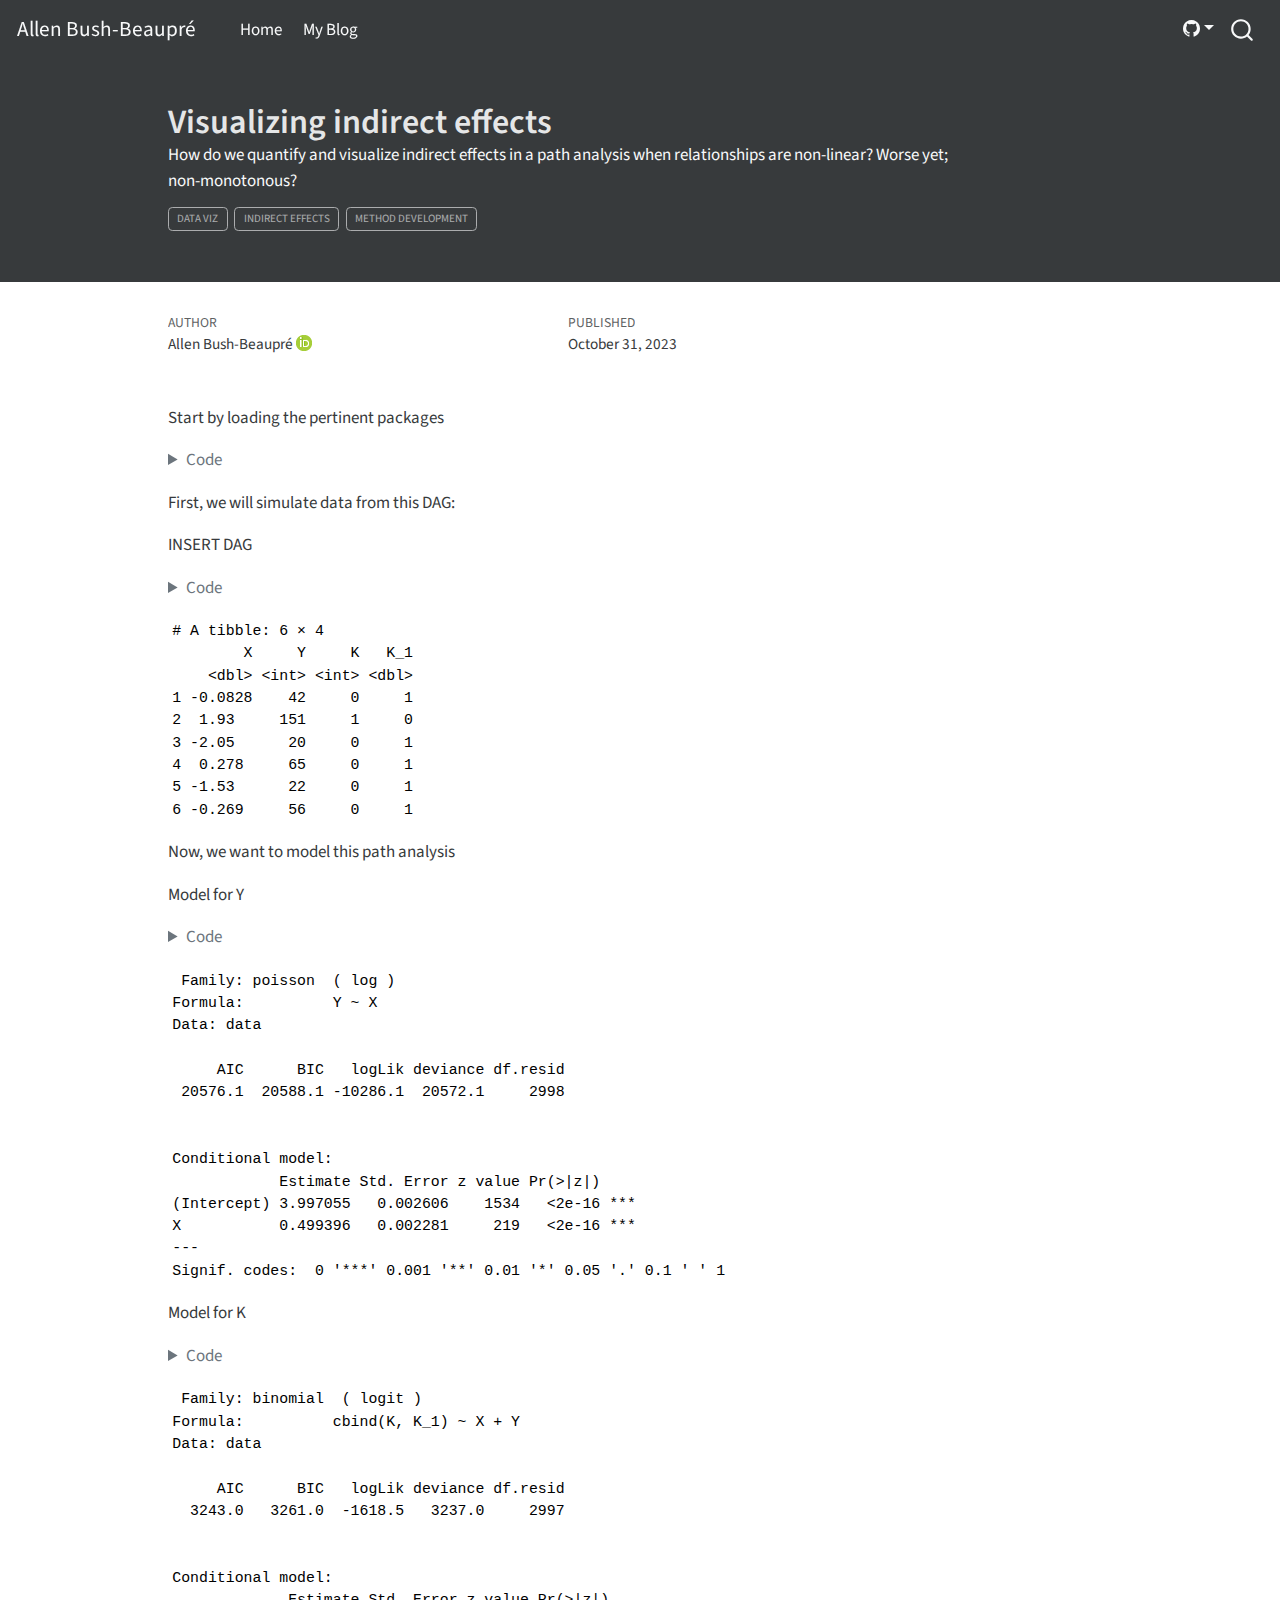
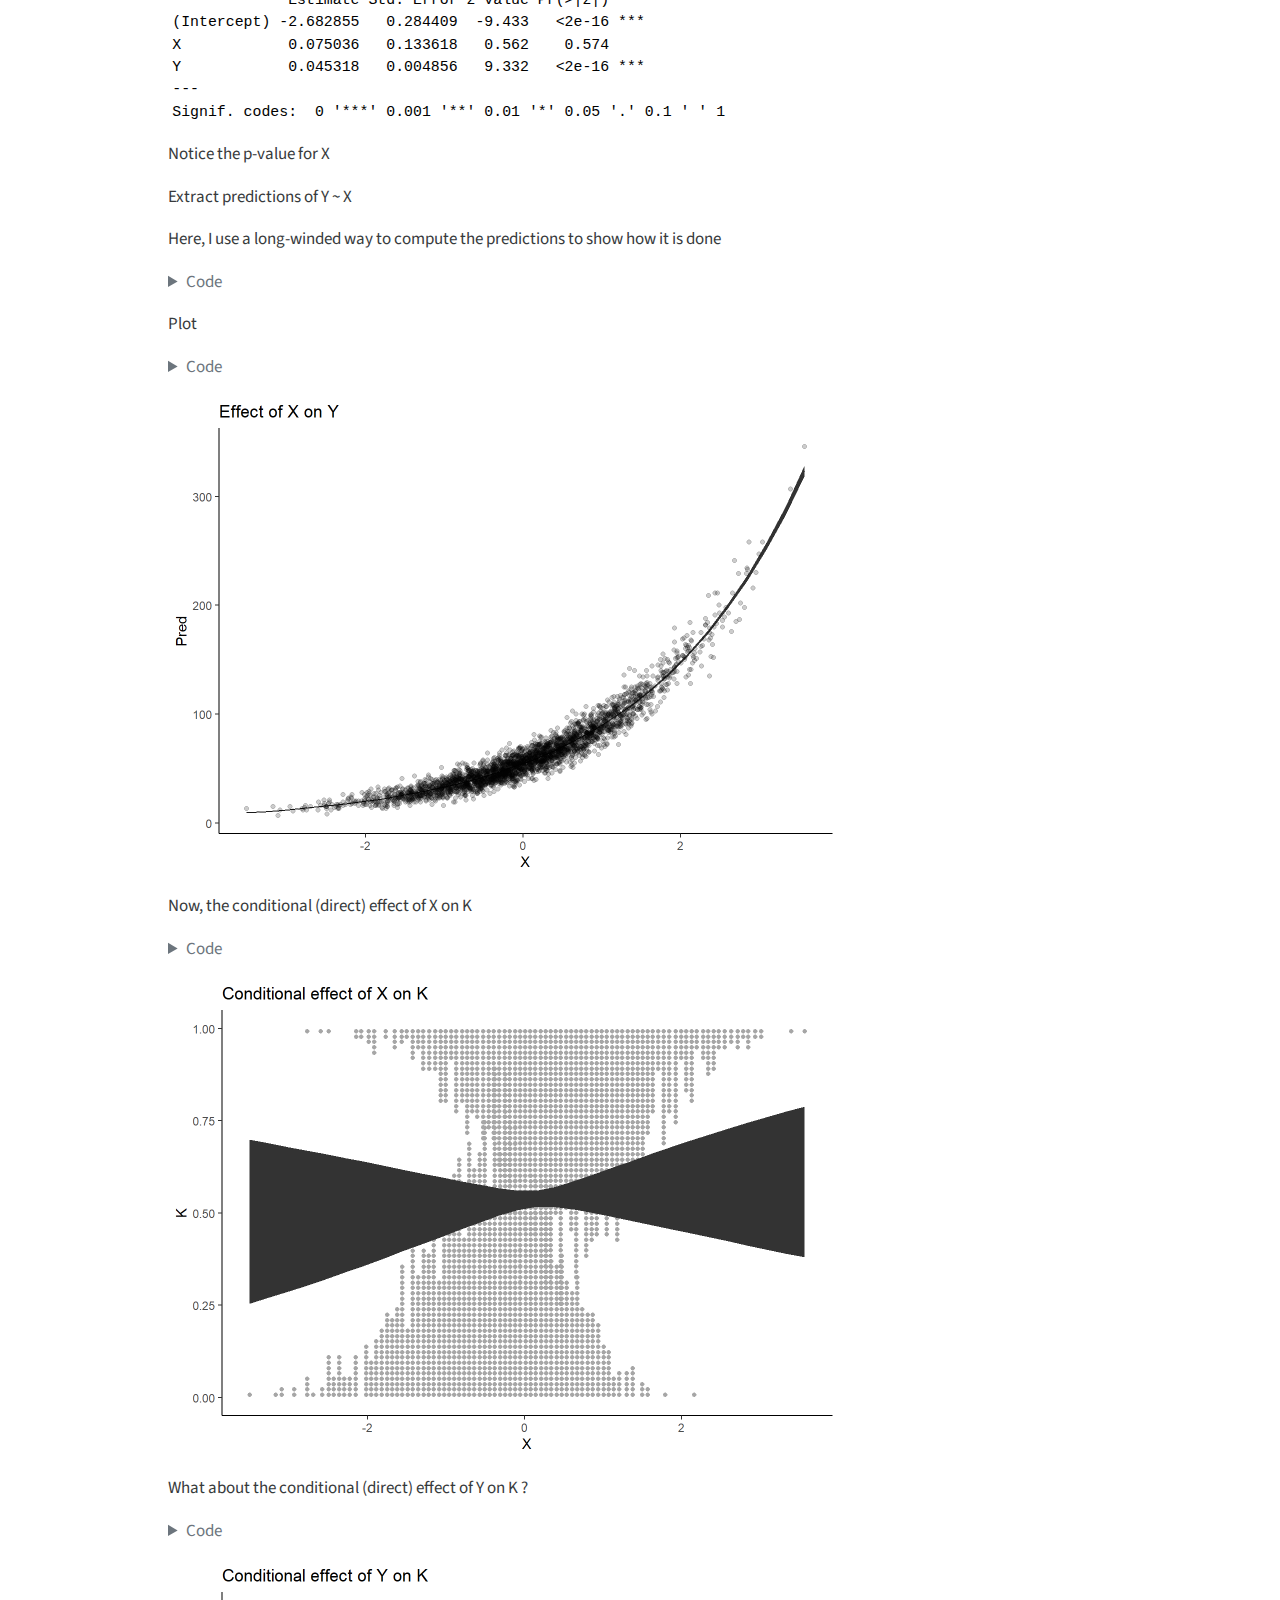
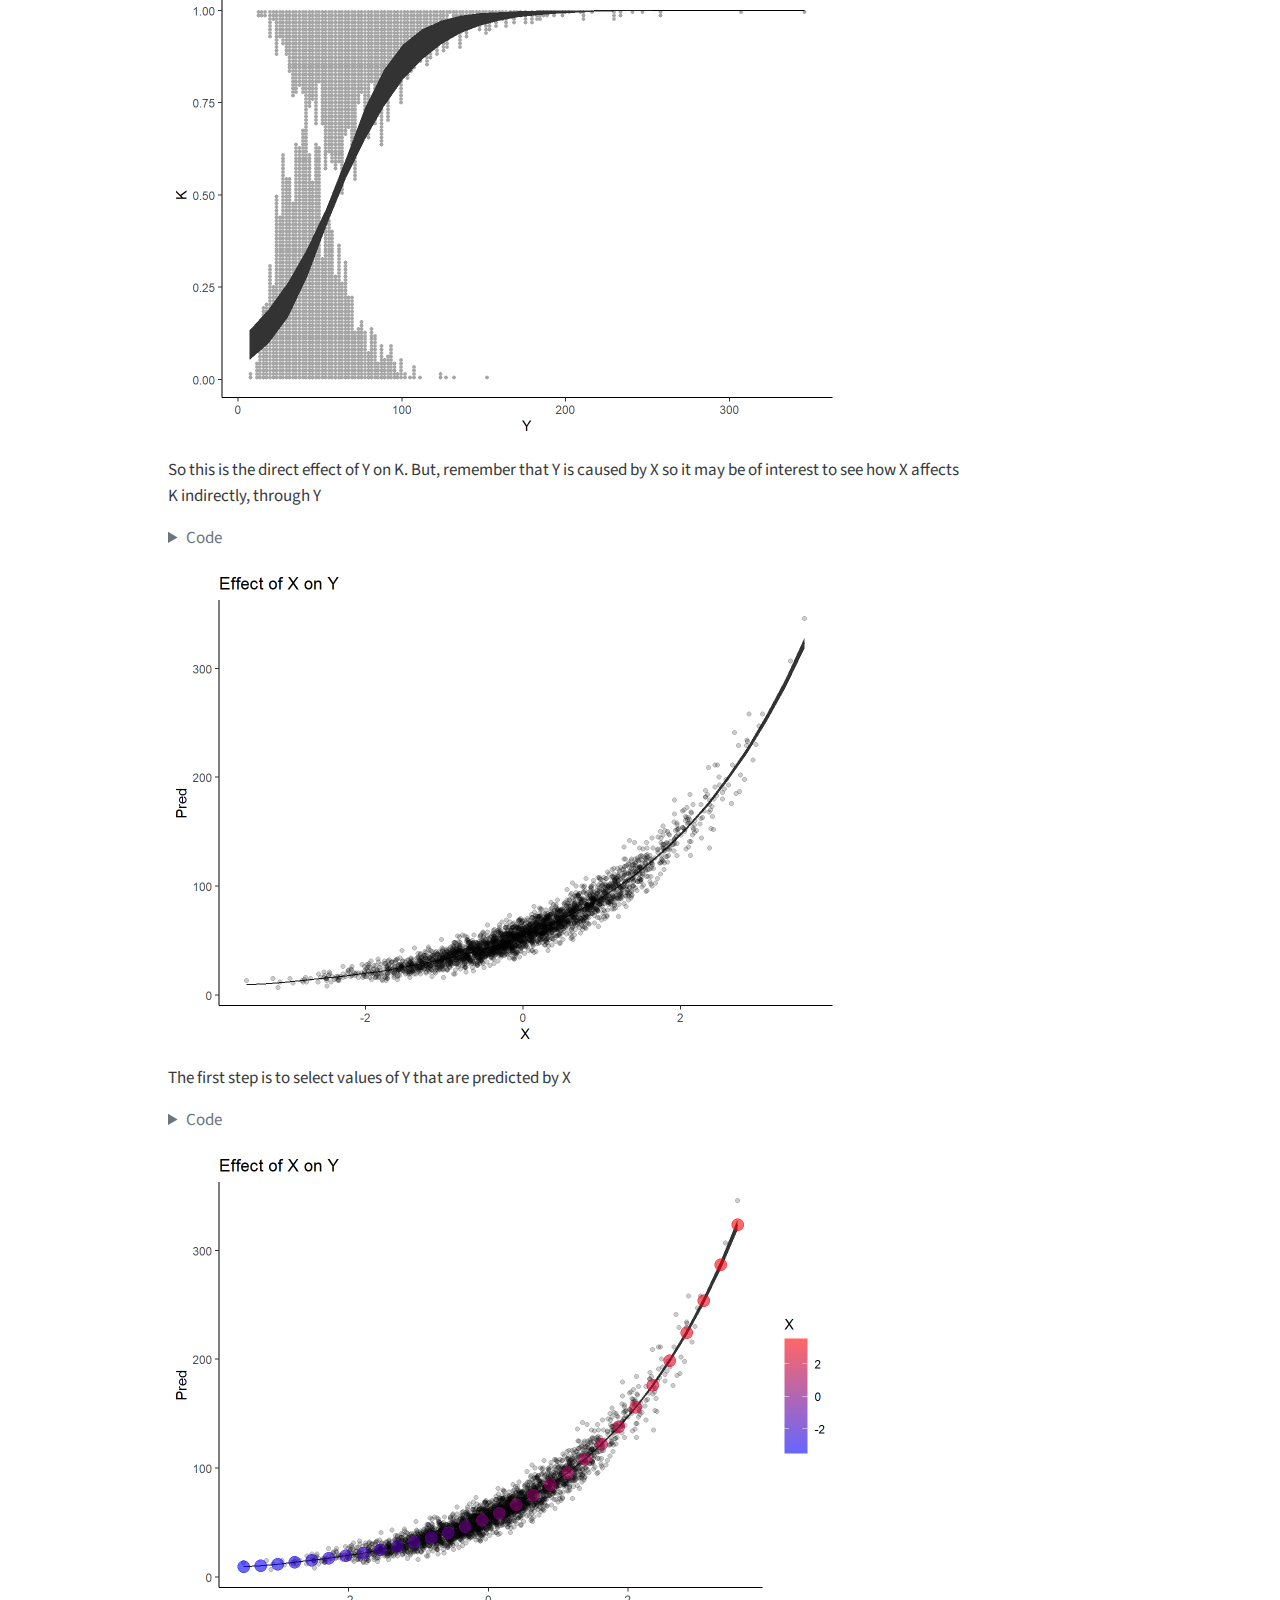
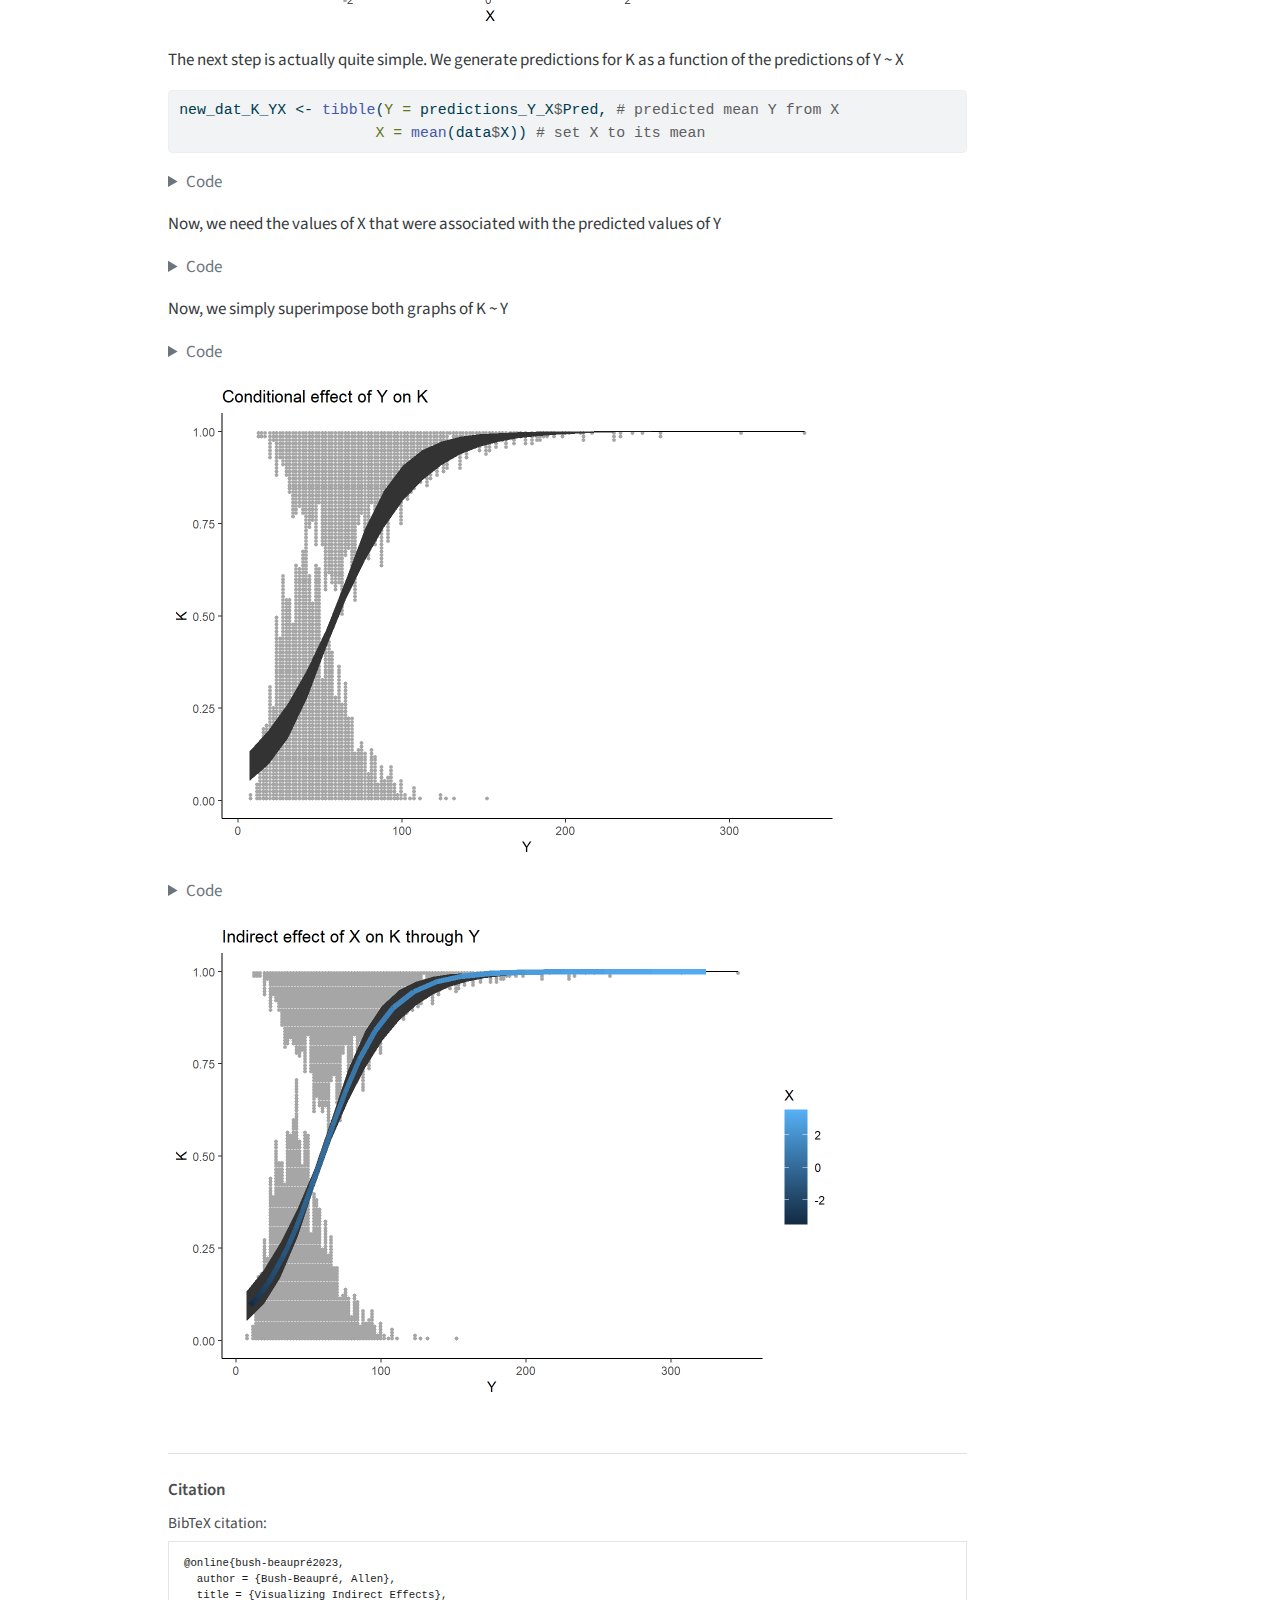
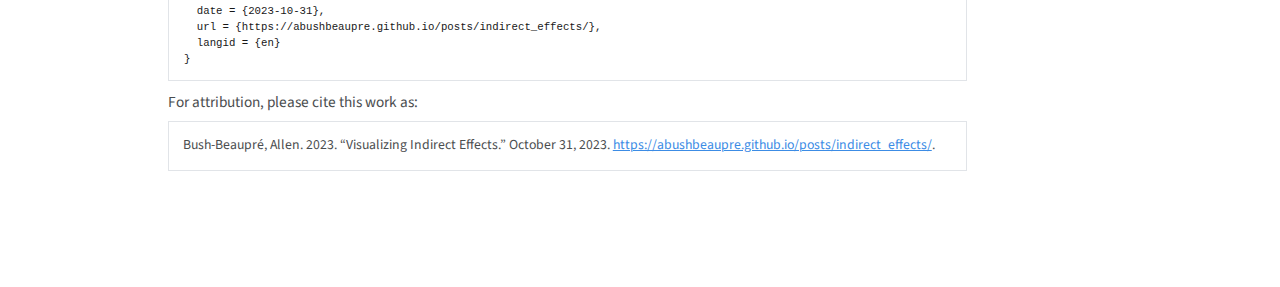
==== commit 8506ad3f: "finalising post for eco evo" ====
--- a/docs/posts/indirect_effects/index.html
+++ b/docs/posts/indirect_effects/index.html
@@ -2,7 +2,7 @@
 <html xmlns="http://www.w3.org/1999/xhtml" lang="en" xml:lang="en"><head>
 
 <meta charset="utf-8">
-<meta name="generator" content="quarto-1.1.189">
+<meta name="generator" content="quarto-1.3.433">
 
 <meta name="viewport" content="width=device-width, initial-scale=1.0, user-scalable=yes">
 
@@ -20,9 +20,10 @@
 ul.task-list{list-style: none;}
 ul.task-list li input[type="checkbox"] {
   width: 0.8em;
-  margin: 0 0.8em 0.2em -1.6em;
+  margin: 0 0.8em 0.2em -1em; /* quarto-specific, see https://github.com/quarto-dev/quarto-cli/issues/4556 */ 
   vertical-align: middle;
 }
+/* CSS for syntax highlighting */
 pre > code.sourceCode { white-space: pre; position: relative; }
 pre > code.sourceCode > span { display: inline-block; line-height: 1.25; }
 pre > code.sourceCode > span:empty { height: 1.2em; }
@@ -49,43 +50,13 @@
     -khtml-user-select: none; -moz-user-select: none;
     -ms-user-select: none; user-select: none;
     padding: 0 4px; width: 4em;
-    color: #aaaaaa;
   }
-pre.numberSource { margin-left: 3em; border-left: 1px solid #aaaaaa;  padding-left: 4px; }
+pre.numberSource { margin-left: 3em;  padding-left: 4px; }
 div.sourceCode
   {   }
 @media screen {
 pre > code.sourceCode > span > a:first-child::before { text-decoration: underline; }
 }
-code span.al { color: #ff0000; font-weight: bold; } /* Alert */
-code span.an { color: #60a0b0; font-weight: bold; font-style: italic; } /* Annotation */
-code span.at { color: #7d9029; } /* Attribute */
-code span.bn { color: #40a070; } /* BaseN */
-code span.bu { color: #008000; } /* BuiltIn */
-code span.cf { color: #007020; font-weight: bold; } /* ControlFlow */
-code span.ch { color: #4070a0; } /* Char */
-code span.cn { color: #880000; } /* Constant */
-code span.co { color: #60a0b0; font-style: italic; } /* Comment */
-code span.cv { color: #60a0b0; font-weight: bold; font-style: italic; } /* CommentVar */
-code span.do { color: #ba2121; font-style: italic; } /* Documentation */
-code span.dt { color: #902000; } /* DataType */
-code span.dv { color: #40a070; } /* DecVal */
-code span.er { color: #ff0000; font-weight: bold; } /* Error */
-code span.ex { } /* Extension */
-code span.fl { color: #40a070; } /* Float */
-code span.fu { color: #06287e; } /* Function */
-code span.im { color: #008000; font-weight: bold; } /* Import */
-code span.in { color: #60a0b0; font-weight: bold; font-style: italic; } /* Information */
-code span.kw { color: #007020; font-weight: bold; } /* Keyword */
-code span.op { color: #666666; } /* Operator */
-code span.ot { color: #007020; } /* Other */
-code span.pp { color: #bc7a00; } /* Preprocessor */
-code span.sc { color: #4070a0; } /* SpecialChar */
-code span.ss { color: #bb6688; } /* SpecialString */
-code span.st { color: #4070a0; } /* String */
-code span.va { color: #19177c; } /* Variable */
-code span.vs { color: #4070a0; } /* VerbatimString */
-code span.wa { color: #60a0b0; font-weight: bold; font-style: italic; } /* Warning */
 </style>
 
 
@@ -121,7 +92,8 @@
     "search-more-matches-text": "more matches in this document",
     "search-clear-button-title": "Clear",
     "search-detached-cancel-button-title": "Cancel",
-    "search-submit-button-title": "Submit"
+    "search-submit-button-title": "Submit",
+    "search-label": "Search"
   }
 }</script>
 
@@ -140,19 +112,33 @@
     <span class="navbar-title">Allen Bush-Beaupré</span>
     </a>
   </div>
+            <div id="quarto-search" class="" title="Search"></div>
           <button class="navbar-toggler" type="button" data-bs-toggle="collapse" data-bs-target="#navbarCollapse" aria-controls="navbarCollapse" aria-expanded="false" aria-label="Toggle navigation" onclick="if (window.quartoToggleHeadroom) { window.quartoToggleHeadroom(); }">
   <span class="navbar-toggler-icon"></span>
 </button>
           <div class="collapse navbar-collapse" id="navbarCollapse">
             <ul class="navbar-nav navbar-nav-scroll me-auto">
   <li class="nav-item">
-    <a class="nav-link" href="../../index.html">Home</a>
+    <a class="nav-link" href="../../index.html" rel="" target="">
+ <span class="menu-text">Home</span></a>
   </li>  
   <li class="nav-item">
-    <a class="nav-link" href="../../posts.html">My Blog</a>
+    <a class="nav-link" href="../../posts.html" rel="" target="">
+ <span class="menu-text">My Blog</span></a>
   </li>  
 </ul>
-              <div id="quarto-search" class="" title="Search"></div>
+            <div class="quarto-navbar-tools ms-auto">
+    <div class="dropdown">
+      <a href="" title="" id="quarto-navigation-tool-dropdown-0" class="quarto-navigation-tool dropdown-toggle px-1" data-bs-toggle="dropdown" aria-expanded="false" aria-label=""><i class="bi bi-github"></i></a>
+      <ul class="dropdown-menu dropdown-menu-end" aria-labelledby="quarto-navigation-tool-dropdown-0">
+          <li>
+            <a class="dropdown-item quarto-navbar-tools ms-auto-item" href="">
+            Source Code
+            </a>
+          </li>
+      </ul>
+    </div>
+</div>
           </div> <!-- /navcollapse -->
       </div> <!-- /container-fluid -->
     </nav>
@@ -181,7 +167,7 @@
       <div>
       <div class="quarto-title-meta-heading">Author</div>
       <div class="quarto-title-meta-contents">
-               <p>Allen Bush-Beaupré <a href="https://orcid.org/0000-0001-6989-9278" class="quarto-title-author-orcid"> <img src="[data-uri]"></a></p>
+               <p><a href="https://abushbeaupre.github.io/">Allen Bush-Beaupré</a> <a href="https://orcid.org/0000-0001-6989-9278" class="quarto-title-author-orcid"> <img src="[data-uri]"></a></p>
             </div>
     </div>
       
@@ -191,6 +177,7 @@
         <p class="date">October 31, 2023</p>
       </div>
     </div>
+    
       
     </div>
     
@@ -209,104 +196,58 @@
 
 <p>Start by loading the pertinent packages</p>
 <div class="cell">
+<details>
+<summary>Code</summary>
 <div class="sourceCode cell-code" id="cb1"><pre class="sourceCode r code-with-copy"><code class="sourceCode r"><span id="cb1-1"><a href="#cb1-1" aria-hidden="true" tabindex="-1"></a><span class="fu">rm</span>(<span class="at">list=</span><span class="fu">ls</span>()) <span class="co"># clear workspace</span></span>
-<span id="cb1-2"><a href="#cb1-2" aria-hidden="true" tabindex="-1"></a><span class="fu">library</span>(tidyverse) <span class="co"># data manipulation and plotting</span></span></code><button title="Copy to Clipboard" class="code-copy-button"><i class="bi"></i></button></pre></div>
-<div class="cell-output cell-output-stderr">
-<pre><code>── Attaching packages ─────────────────────────────────────── tidyverse 1.3.2 ──
-✔ ggplot2 3.4.2     ✔ purrr   1.0.1
-✔ tibble  3.2.1     ✔ dplyr   1.1.0
-✔ tidyr   1.3.0     ✔ stringr 1.5.0
-✔ readr   2.1.4     ✔ forcats 1.0.0</code></pre>
-</div>
-<div class="cell-output cell-output-stderr">
-<pre><code>Warning: package 'ggplot2' was built under R version 4.2.3</code></pre>
-</div>
-<div class="cell-output cell-output-stderr">
-<pre><code>Warning: package 'tibble' was built under R version 4.2.3</code></pre>
-</div>
-<div class="cell-output cell-output-stderr">
-<pre><code>── Conflicts ────────────────────────────────────────── tidyverse_conflicts() ──
-✖ dplyr::filter() masks stats::filter()
-✖ dplyr::lag()    masks stats::lag()</code></pre>
-</div>
-<div class="sourceCode cell-code" id="cb6"><pre class="sourceCode r code-with-copy"><code class="sourceCode r"><span id="cb6-1"><a href="#cb6-1" aria-hidden="true" tabindex="-1"></a><span class="fu">library</span>(glmmTMB) <span class="co"># frequentist glmms</span></span></code><button title="Copy to Clipboard" class="code-copy-button"><i class="bi"></i></button></pre></div>
-<div class="cell-output cell-output-stderr">
-<pre><code>Warning in checkDepPackageVersion(dep_pkg = "TMB"): Package version inconsistency detected.
-glmmTMB was built with TMB version 1.9.2
-Current TMB version is 1.9.3
-Please re-install glmmTMB from source or restore original 'TMB' package (see '?reinstalling' for more information)</code></pre>
-</div>
-<div class="sourceCode cell-code" id="cb8"><pre class="sourceCode r code-with-copy"><code class="sourceCode r"><span id="cb8-1"><a href="#cb8-1" aria-hidden="true" tabindex="-1"></a><span class="fu">library</span>(patchwork) <span class="co">#multiple plots</span></span>
-<span id="cb8-2"><a href="#cb8-2" aria-hidden="true" tabindex="-1"></a><span class="fu">library</span>(ggdist) <span class="co"># nice dots in logistic regression</span></span>
-<span id="cb8-3"><a href="#cb8-3" aria-hidden="true" tabindex="-1"></a><span class="fu">library</span>(tidylog) <span class="co"># log changes done during data wrangling</span></span></code><button title="Copy to Clipboard" class="code-copy-button"><i class="bi"></i></button></pre></div>
-<div class="cell-output cell-output-stderr">
-<pre><code>
-Attaching package: 'tidylog'
-
-The following objects are masked from 'package:dplyr':
-
-    add_count, add_tally, anti_join, count, distinct, distinct_all,
-    distinct_at, distinct_if, filter, filter_all, filter_at, filter_if,
-    full_join, group_by, group_by_all, group_by_at, group_by_if,
-    inner_join, left_join, mutate, mutate_all, mutate_at, mutate_if,
-    relocate, rename, rename_all, rename_at, rename_if, rename_with,
-    right_join, sample_frac, sample_n, select, select_all, select_at,
-    select_if, semi_join, slice, slice_head, slice_max, slice_min,
-    slice_sample, slice_tail, summarise, summarise_all, summarise_at,
-    summarise_if, summarize, summarize_all, summarize_at, summarize_if,
-    tally, top_frac, top_n, transmute, transmute_all, transmute_at,
-    transmute_if, ungroup
-
-The following objects are masked from 'package:tidyr':
-
-    drop_na, fill, gather, pivot_longer, pivot_wider, replace_na,
-    spread, uncount
-
-The following object is masked from 'package:stats':
-
-    filter</code></pre>
-</div>
-<div class="sourceCode cell-code" id="cb10"><pre class="sourceCode r code-with-copy"><code class="sourceCode r"><span id="cb10-1"><a href="#cb10-1" aria-hidden="true" tabindex="-1"></a><span class="fu">library</span>(mgcv) <span class="co"># gamms</span></span></code><button title="Copy to Clipboard" class="code-copy-button"><i class="bi"></i></button></pre></div>
-<div class="cell-output cell-output-stderr">
-<pre><code>Warning: package 'mgcv' was built under R version 4.2.3</code></pre>
-</div>
-<div class="cell-output cell-output-stderr">
-<pre><code>Loading required package: nlme
-
-Attaching package: 'nlme'
-
-The following object is masked from 'package:dplyr':
-
-    collapse
-
-This is mgcv 1.8-42. For overview type 'help("mgcv-package")'.</code></pre>
-</div>
-<div class="sourceCode cell-code" id="cb13"><pre class="sourceCode r code-with-copy"><code class="sourceCode r"><span id="cb13-1"><a href="#cb13-1" aria-hidden="true" tabindex="-1"></a><span class="fu">library</span>(gratia) <span class="co"># gam predictions</span></span></code><button title="Copy to Clipboard" class="code-copy-button"><i class="bi"></i></button></pre></div>
-<div class="cell-output cell-output-stderr">
-<pre><code>Warning: package 'gratia' was built under R version 4.2.3</code></pre>
-</div>
+<span id="cb1-2"><a href="#cb1-2" aria-hidden="true" tabindex="-1"></a><span class="fu">library</span>(tidyverse) <span class="co"># data manipulation and plotting</span></span>
+<span id="cb1-3"><a href="#cb1-3" aria-hidden="true" tabindex="-1"></a><span class="fu">library</span>(glmmTMB) <span class="co"># frequentist glmms</span></span>
+<span id="cb1-4"><a href="#cb1-4" aria-hidden="true" tabindex="-1"></a><span class="fu">library</span>(patchwork) <span class="co">#multiple plots</span></span>
+<span id="cb1-5"><a href="#cb1-5" aria-hidden="true" tabindex="-1"></a><span class="fu">library</span>(ggdist) <span class="co"># nice dots in logistic regression</span></span>
+<span id="cb1-6"><a href="#cb1-6" aria-hidden="true" tabindex="-1"></a><span class="fu">library</span>(tidylog) <span class="co"># log changes done during data wrangling</span></span>
+<span id="cb1-7"><a href="#cb1-7" aria-hidden="true" tabindex="-1"></a><span class="fu">library</span>(mgcv) <span class="co"># gamms</span></span>
+<span id="cb1-8"><a href="#cb1-8" aria-hidden="true" tabindex="-1"></a><span class="fu">library</span>(gratia) <span class="co"># gam predictions</span></span></code><button title="Copy to Clipboard" class="code-copy-button"><i class="bi"></i></button></pre></div>
+</details>
 </div>
 <p>First, we will simulate data from this DAG:</p>
 <p>INSERT DAG</p>
 <div class="cell">
-<div class="sourceCode cell-code" id="cb15"><pre class="sourceCode r code-with-copy"><code class="sourceCode r"><span id="cb15-1"><a href="#cb15-1" aria-hidden="true" tabindex="-1"></a><span class="fu">set.seed</span>(<span class="dv">333</span>) <span class="co"># set seed to reproduce the simulations exactly</span></span>
-<span id="cb15-2"><a href="#cb15-2" aria-hidden="true" tabindex="-1"></a>n <span class="ot">&lt;-</span> <span class="dv">3000</span> <span class="co"># sample size</span></span>
-<span id="cb15-3"><a href="#cb15-3" aria-hidden="true" tabindex="-1"></a>X <span class="ot">&lt;-</span> <span class="fu">rnorm</span>(n, <span class="dv">0</span>, <span class="dv">1</span>) <span class="co"># define K as a Z-score</span></span>
-<span id="cb15-4"><a href="#cb15-4" aria-hidden="true" tabindex="-1"></a>Y <span class="ot">&lt;-</span> <span class="fu">rpois</span>(n, <span class="fu">exp</span>(<span class="dv">4</span> <span class="sc">+</span> <span class="fl">0.5</span><span class="sc">*</span>X)) <span class="co"># Y is a poisson variable whose link is the log function so defining the coefficients using the inverse log (exponential)</span></span>
-<span id="cb15-5"><a href="#cb15-5" aria-hidden="true" tabindex="-1"></a>K <span class="ot">&lt;-</span> <span class="fu">rbinom</span>(n, <span class="at">size =</span> <span class="dv">1</span>, <span class="at">prob =</span> <span class="fu">plogis</span>(<span class="sc">-</span><span class="dv">3</span> <span class="sc">+</span> <span class="fl">0.03</span><span class="sc">*</span>X <span class="sc">+</span> <span class="fl">0.05</span><span class="sc">*</span>Y)) <span class="co"># K is a Bernoulli variable whose link is the logit so defining the coefficients using the inverse logit (plogis)</span></span>
-<span id="cb15-6"><a href="#cb15-6" aria-hidden="true" tabindex="-1"></a></span>
-<span id="cb15-7"><a href="#cb15-7" aria-hidden="true" tabindex="-1"></a>data <span class="ot">&lt;-</span> <span class="fu">tibble</span>(</span>
-<span id="cb15-8"><a href="#cb15-8" aria-hidden="true" tabindex="-1"></a>  <span class="at">X =</span> X,</span>
-<span id="cb15-9"><a href="#cb15-9" aria-hidden="true" tabindex="-1"></a>  <span class="at">Y =</span> Y,</span>
-<span id="cb15-10"><a href="#cb15-10" aria-hidden="true" tabindex="-1"></a>  <span class="at">K =</span> K,</span>
-<span id="cb15-11"><a href="#cb15-11" aria-hidden="true" tabindex="-1"></a>  <span class="at">K_1 =</span> <span class="dv">1</span> <span class="sc">-</span> K</span>
-<span id="cb15-12"><a href="#cb15-12" aria-hidden="true" tabindex="-1"></a>)</span></code><button title="Copy to Clipboard" class="code-copy-button"><i class="bi"></i></button></pre></div>
+<details>
+<summary>Code</summary>
+<div class="sourceCode cell-code" id="cb2"><pre class="sourceCode r code-with-copy"><code class="sourceCode r"><span id="cb2-1"><a href="#cb2-1" aria-hidden="true" tabindex="-1"></a><span class="fu">set.seed</span>(<span class="dv">333</span>) <span class="co"># set seed to reproduce the simulations exactly</span></span>
+<span id="cb2-2"><a href="#cb2-2" aria-hidden="true" tabindex="-1"></a>n <span class="ot">&lt;-</span> <span class="dv">3000</span> <span class="co"># sample size</span></span>
+<span id="cb2-3"><a href="#cb2-3" aria-hidden="true" tabindex="-1"></a>X <span class="ot">&lt;-</span> <span class="fu">rnorm</span>(n, <span class="dv">0</span>, <span class="dv">1</span>) <span class="co"># define K as a Z-score</span></span>
+<span id="cb2-4"><a href="#cb2-4" aria-hidden="true" tabindex="-1"></a>Y <span class="ot">&lt;-</span> <span class="fu">rpois</span>(n, <span class="fu">exp</span>(<span class="dv">4</span> <span class="sc">+</span> <span class="fl">0.5</span><span class="sc">*</span>X)) <span class="co"># Y is a poisson variable whose link is the log function so defining the coefficients using the inverse log (exponential)</span></span>
+<span id="cb2-5"><a href="#cb2-5" aria-hidden="true" tabindex="-1"></a>K <span class="ot">&lt;-</span> <span class="fu">rbinom</span>(n, <span class="at">size =</span> <span class="dv">1</span>, <span class="at">prob =</span> <span class="fu">plogis</span>(<span class="sc">-</span><span class="dv">3</span> <span class="sc">+</span> <span class="fl">0.03</span><span class="sc">*</span>X <span class="sc">+</span> <span class="fl">0.05</span><span class="sc">*</span>Y)) <span class="co"># K is a Bernoulli variable whose link is the logit so defining the coefficients using the inverse logit (plogis)</span></span>
+<span id="cb2-6"><a href="#cb2-6" aria-hidden="true" tabindex="-1"></a></span>
+<span id="cb2-7"><a href="#cb2-7" aria-hidden="true" tabindex="-1"></a>data <span class="ot">&lt;-</span> <span class="fu">tibble</span>(</span>
+<span id="cb2-8"><a href="#cb2-8" aria-hidden="true" tabindex="-1"></a>  <span class="at">X =</span> X,</span>
+<span id="cb2-9"><a href="#cb2-9" aria-hidden="true" tabindex="-1"></a>  <span class="at">Y =</span> Y,</span>
+<span id="cb2-10"><a href="#cb2-10" aria-hidden="true" tabindex="-1"></a>  <span class="at">K =</span> K,</span>
+<span id="cb2-11"><a href="#cb2-11" aria-hidden="true" tabindex="-1"></a>  <span class="at">K_1 =</span> <span class="dv">1</span> <span class="sc">-</span> K</span>
+<span id="cb2-12"><a href="#cb2-12" aria-hidden="true" tabindex="-1"></a>)</span>
+<span id="cb2-13"><a href="#cb2-13" aria-hidden="true" tabindex="-1"></a></span>
+<span id="cb2-14"><a href="#cb2-14" aria-hidden="true" tabindex="-1"></a><span class="fu">head</span>(data)</span></code><button title="Copy to Clipboard" class="code-copy-button"><i class="bi"></i></button></pre></div>
+</details>
+<div class="cell-output cell-output-stdout">
+<pre><code># A tibble: 6 × 4
+        X     Y     K   K_1
+    &lt;dbl&gt; &lt;int&gt; &lt;int&gt; &lt;dbl&gt;
+1 -0.0828    42     0     1
+2  1.93     151     1     0
+3 -2.05      20     0     1
+4  0.278     65     0     1
+5 -1.53      22     0     1
+6 -0.269     56     0     1</code></pre>
+</div>
 </div>
 <p>Now, we want to model this path analysis</p>
 <p>Model for Y</p>
 <div class="cell">
-<div class="sourceCode cell-code" id="cb16"><pre class="sourceCode r code-with-copy"><code class="sourceCode r"><span id="cb16-1"><a href="#cb16-1" aria-hidden="true" tabindex="-1"></a>mY_X <span class="ot">&lt;-</span> <span class="fu">glmmTMB</span>(Y <span class="sc">~</span> X, <span class="at">family =</span> poisson, <span class="at">data =</span> data)</span>
-<span id="cb16-2"><a href="#cb16-2" aria-hidden="true" tabindex="-1"></a><span class="fu">summary</span>(mY_X)</span></code><button title="Copy to Clipboard" class="code-copy-button"><i class="bi"></i></button></pre></div>
+<details>
+<summary>Code</summary>
+<div class="sourceCode cell-code" id="cb4"><pre class="sourceCode r code-with-copy"><code class="sourceCode r"><span id="cb4-1"><a href="#cb4-1" aria-hidden="true" tabindex="-1"></a>mY_X <span class="ot">&lt;-</span> <span class="fu">glmmTMB</span>(Y <span class="sc">~</span> X, <span class="at">family =</span> poisson, <span class="at">data =</span> data)</span>
+<span id="cb4-2"><a href="#cb4-2" aria-hidden="true" tabindex="-1"></a><span class="fu">summary</span>(mY_X)</span></code><button title="Copy to Clipboard" class="code-copy-button"><i class="bi"></i></button></pre></div>
+</details>
 <div class="cell-output cell-output-stdout">
 <pre><code> Family: poisson  ( log )
 Formula:          Y ~ X
@@ -326,8 +267,11 @@
 </div>
 <p>Model for K</p>
 <div class="cell">
-<div class="sourceCode cell-code" id="cb18"><pre class="sourceCode r code-with-copy"><code class="sourceCode r"><span id="cb18-1"><a href="#cb18-1" aria-hidden="true" tabindex="-1"></a>mK_XY <span class="ot">&lt;-</span> <span class="fu">glmmTMB</span>(<span class="fu">cbind</span>(K, K_1) <span class="sc">~</span> X <span class="sc">+</span> Y, <span class="at">family =</span> binomial, <span class="at">data =</span> data)</span>
-<span id="cb18-2"><a href="#cb18-2" aria-hidden="true" tabindex="-1"></a><span class="fu">summary</span>(mK_XY)</span></code><button title="Copy to Clipboard" class="code-copy-button"><i class="bi"></i></button></pre></div>
+<details>
+<summary>Code</summary>
+<div class="sourceCode cell-code" id="cb6"><pre class="sourceCode r code-with-copy"><code class="sourceCode r"><span id="cb6-1"><a href="#cb6-1" aria-hidden="true" tabindex="-1"></a>mK_XY <span class="ot">&lt;-</span> <span class="fu">glmmTMB</span>(<span class="fu">cbind</span>(K, K_1) <span class="sc">~</span> X <span class="sc">+</span> Y, <span class="at">family =</span> binomial, <span class="at">data =</span> data)</span>
+<span id="cb6-2"><a href="#cb6-2" aria-hidden="true" tabindex="-1"></a><span class="fu">summary</span>(mK_XY)</span></code><button title="Copy to Clipboard" class="code-copy-button"><i class="bi"></i></button></pre></div>
+</details>
 <div class="cell-output cell-output-stdout">
 <pre><code> Family: binomial  ( logit )
 Formula:          cbind(K, K_1) ~ X + Y
@@ -350,338 +294,174 @@
 <p>Extract predictions of Y ~ X</p>
 <p>Here, I use a long-winded way to compute the predictions to show how it is done</p>
 <div class="cell">
-<div class="sourceCode cell-code" id="cb20"><pre class="sourceCode r code-with-copy"><code class="sourceCode r"><span id="cb20-1"><a href="#cb20-1" aria-hidden="true" tabindex="-1"></a><span class="co">#create dataframe with values of X for which we want to predict Y</span></span>
-<span id="cb20-2"><a href="#cb20-2" aria-hidden="true" tabindex="-1"></a>new_dat_Y_X <span class="ot">&lt;-</span> <span class="fu">tibble</span>(<span class="at">X =</span> <span class="fu">seq</span>(<span class="at">from =</span> <span class="fu">min</span>(data<span class="sc">$</span>X), <span class="at">to =</span> <span class="fu">max</span>(data<span class="sc">$</span>X), <span class="at">length.out =</span> <span class="dv">30</span>)) </span>
-<span id="cb20-3"><a href="#cb20-3" aria-hidden="true" tabindex="-1"></a></span>
-<span id="cb20-4"><a href="#cb20-4" aria-hidden="true" tabindex="-1"></a><span class="co">#predict Y but on the link scale (log) to calculate confidence intervals</span></span>
-<span id="cb20-5"><a href="#cb20-5" aria-hidden="true" tabindex="-1"></a>pred_new_dat_Y_X <span class="ot">&lt;-</span> <span class="fu">predict</span>(mY_X, <span class="at">newdata =</span> new_dat_Y_X, <span class="at">type =</span> <span class="st">"link"</span>, <span class="at">se.fit =</span> <span class="cn">TRUE</span>)</span>
-<span id="cb20-6"><a href="#cb20-6" aria-hidden="true" tabindex="-1"></a></span>
-<span id="cb20-7"><a href="#cb20-7" aria-hidden="true" tabindex="-1"></a><span class="co">#extract the inverse link function for the model (exponential in this case) </span></span>
-<span id="cb20-8"><a href="#cb20-8" aria-hidden="true" tabindex="-1"></a>ilink<span class="ot">&lt;-</span> <span class="fu">family</span>(mY_X)<span class="sc">$</span>linkinv</span>
-<span id="cb20-9"><a href="#cb20-9" aria-hidden="true" tabindex="-1"></a><span class="co"># bind the dataframes with values of X and the predicted Y values</span></span>
-<span id="cb20-10"><a href="#cb20-10" aria-hidden="true" tabindex="-1"></a>predictions_Y_X <span class="ot">&lt;-</span> <span class="fu">cbind</span>(new_dat_Y_X,<span class="fu">data.frame</span>(pred_new_dat_Y_X)) <span class="sc">%&gt;%</span></span>
-<span id="cb20-11"><a href="#cb20-11" aria-hidden="true" tabindex="-1"></a>  <span class="co">#calculate the confidence intervals on the log scale and exponentiate</span></span>
-<span id="cb20-12"><a href="#cb20-12" aria-hidden="true" tabindex="-1"></a>  <span class="fu">mutate</span>(<span class="at">CI.up =</span> <span class="fu">ilink</span>(fit <span class="sc">+</span> (<span class="fl">1.96</span><span class="sc">*</span>se.fit)),</span>
-<span id="cb20-13"><a href="#cb20-13" aria-hidden="true" tabindex="-1"></a>         <span class="at">CI.low =</span> <span class="fu">ilink</span>(fit <span class="sc">-</span> (<span class="fl">1.96</span><span class="sc">*</span>se.fit)),</span>
-<span id="cb20-14"><a href="#cb20-14" aria-hidden="true" tabindex="-1"></a>         <span class="at">Pred=</span><span class="fu">ilink</span>(fit))</span></code><button title="Copy to Clipboard" class="code-copy-button"><i class="bi"></i></button></pre></div>
-<div class="cell-output cell-output-stderr">
-<pre><code>mutate: new variable 'CI.up' (double) with 30 unique values and 0% NA</code></pre>
-</div>
-<div class="cell-output cell-output-stderr">
-<pre><code>        new variable 'CI.low' (double) with 30 unique values and 0% NA</code></pre>
-</div>
-<div class="cell-output cell-output-stderr">
-<pre><code>        new variable 'Pred' (double) with 30 unique values and 0% NA</code></pre>
-</div>
-<div class="sourceCode cell-code" id="cb24"><pre class="sourceCode r code-with-copy"><code class="sourceCode r"><span id="cb24-1"><a href="#cb24-1" aria-hidden="true" tabindex="-1"></a>predictions_Y_X</span></code><button title="Copy to Clipboard" class="code-copy-button"><i class="bi"></i></button></pre></div>
-<div class="cell-output cell-output-stdout">
-<pre><code>             X      fit      se.fit      CI.up     CI.low      Pred
-1  -3.50726974 2.245537 0.009488706   9.622799   9.271447   9.44549
-2  -3.26316922 2.367440 0.008949784  10.858866  10.484508  10.67005
-3  -3.01906870 2.489343 0.008413180  12.253763  11.856229  12.05336
-4  -2.77496818 2.611246 0.007879368  13.827920  13.407344  13.61601
-5  -2.53086767 2.733149 0.007348955  15.604402  15.161285  15.38125
-6  -2.28676715 2.855052 0.006822736  17.609255  17.144535  17.37534
-7  -2.04266663 2.976955 0.006301759  19.871895  19.387015  19.62796
-8  -1.79856611 3.098858 0.005787443  22.425558  21.922522  22.17261
-9  -1.55446559 3.220761 0.005281731  25.307810  24.789214  25.04717
-10 -1.31036507 3.342664 0.004787353  28.561138  28.030146  28.29440
-11 -1.06626455 3.464567 0.004308210  32.233646  31.693849  31.96261
-12 -0.82216403 3.586470 0.003849998  36.379872  35.834949  36.10638
-13 -0.57806351 3.708373 0.003421134  41.061790  40.514793  40.78737
-14 -0.33396299 3.830276 0.003034090  46.350049  45.802044  46.07523
-15 -0.08986247 3.952178 0.002706865  52.325505  51.773219  52.04863
-16  0.15423805 4.074081 0.002463414  59.081018  58.513243  58.79645
-17  0.39833857 4.195984 0.002330143  66.723113  66.116428  66.41908
-18  0.64243909 4.317887 0.002326069  75.372792  74.688653  75.02994
-19  0.88653961 4.439790 0.002451836  85.165447  84.350827  84.75716
-20  1.13064013 4.561693 0.002689288  96.251460  95.242106  95.74545
-21  1.37474064 4.683596 0.003012128 108.798750 107.521659 108.15832
-22  1.61884116 4.805499 0.003396090 122.996432 121.369872 122.18045
-23  1.86294168 4.927402 0.003822802 139.058491 136.990182 138.02046
-24  2.10704220 5.049305 0.004279494 157.227326 154.611741 155.91405
-25  2.35114272 5.171208 0.004757541 177.777470 174.492723 176.12744
-26  2.59524324 5.293111 0.005251114 201.019705 196.924139 198.96138
-27  2.83934376 5.415014 0.005756219 227.305717 222.234138 224.75562
-28  3.08344428 5.536917 0.006270072 257.033382 250.792847 253.89394
-29  3.32754480 5.658820 0.006790686 290.652765 283.017807 286.80988
-30  3.57164532 5.780722 0.007316618 328.672913 319.380100 323.99319</code></pre>
-</div>
+<details>
+<summary>Code</summary>
+<div class="sourceCode cell-code" id="cb8"><pre class="sourceCode r code-with-copy"><code class="sourceCode r"><span id="cb8-1"><a href="#cb8-1" aria-hidden="true" tabindex="-1"></a><span class="co">#create dataframe with values of X for which we want to predict Y</span></span>
+<span id="cb8-2"><a href="#cb8-2" aria-hidden="true" tabindex="-1"></a>new_dat_Y_X <span class="ot">&lt;-</span> <span class="fu">tibble</span>(<span class="at">X =</span> <span class="fu">seq</span>(<span class="at">from =</span> <span class="fu">min</span>(data<span class="sc">$</span>X), <span class="at">to =</span> <span class="fu">max</span>(data<span class="sc">$</span>X), <span class="at">length.out =</span> <span class="dv">30</span>)) </span>
+<span id="cb8-3"><a href="#cb8-3" aria-hidden="true" tabindex="-1"></a></span>
+<span id="cb8-4"><a href="#cb8-4" aria-hidden="true" tabindex="-1"></a><span class="co">#predict Y but on the link scale (log) to calculate confidence intervals</span></span>
+<span id="cb8-5"><a href="#cb8-5" aria-hidden="true" tabindex="-1"></a>pred_new_dat_Y_X <span class="ot">&lt;-</span> <span class="fu">predict</span>(mY_X, <span class="at">newdata =</span> new_dat_Y_X, <span class="at">type =</span> <span class="st">"link"</span>, <span class="at">se.fit =</span> <span class="cn">TRUE</span>)</span>
+<span id="cb8-6"><a href="#cb8-6" aria-hidden="true" tabindex="-1"></a></span>
+<span id="cb8-7"><a href="#cb8-7" aria-hidden="true" tabindex="-1"></a><span class="co">#extract the inverse link function for the model (exponential in this case) </span></span>
+<span id="cb8-8"><a href="#cb8-8" aria-hidden="true" tabindex="-1"></a>ilink<span class="ot">&lt;-</span> <span class="fu">family</span>(mY_X)<span class="sc">$</span>linkinv</span>
+<span id="cb8-9"><a href="#cb8-9" aria-hidden="true" tabindex="-1"></a><span class="co"># bind the dataframes with values of X and the predicted Y values</span></span>
+<span id="cb8-10"><a href="#cb8-10" aria-hidden="true" tabindex="-1"></a>predictions_Y_X <span class="ot">&lt;-</span> <span class="fu">cbind</span>(new_dat_Y_X,<span class="fu">data.frame</span>(pred_new_dat_Y_X)) <span class="sc">%&gt;%</span></span>
+<span id="cb8-11"><a href="#cb8-11" aria-hidden="true" tabindex="-1"></a>  <span class="co">#calculate the confidence intervals on the log scale and exponentiate</span></span>
+<span id="cb8-12"><a href="#cb8-12" aria-hidden="true" tabindex="-1"></a>  <span class="fu">mutate</span>(<span class="at">CI.up =</span> <span class="fu">ilink</span>(fit <span class="sc">+</span> (<span class="fl">1.96</span><span class="sc">*</span>se.fit)),</span>
+<span id="cb8-13"><a href="#cb8-13" aria-hidden="true" tabindex="-1"></a>         <span class="at">CI.low =</span> <span class="fu">ilink</span>(fit <span class="sc">-</span> (<span class="fl">1.96</span><span class="sc">*</span>se.fit)),</span>
+<span id="cb8-14"><a href="#cb8-14" aria-hidden="true" tabindex="-1"></a>         <span class="at">Pred=</span><span class="fu">ilink</span>(fit))</span></code><button title="Copy to Clipboard" class="code-copy-button"><i class="bi"></i></button></pre></div>
+</details>
 </div>
 <p>Plot</p>
 <div class="cell">
-<div class="sourceCode cell-code" id="cb26"><pre class="sourceCode r code-with-copy"><code class="sourceCode r"><span id="cb26-1"><a href="#cb26-1" aria-hidden="true" tabindex="-1"></a>pY_X <span class="ot">&lt;-</span> <span class="fu">ggplot</span>() <span class="sc">+</span></span>
-<span id="cb26-2"><a href="#cb26-2" aria-hidden="true" tabindex="-1"></a>  <span class="fu">geom_line</span>(<span class="at">data =</span> predictions_Y_X, <span class="fu">aes</span>(<span class="at">y =</span> Pred, <span class="at">x =</span> X)) <span class="sc">+</span></span>
-<span id="cb26-3"><a href="#cb26-3" aria-hidden="true" tabindex="-1"></a>  <span class="fu">geom_ribbon</span>(<span class="at">data =</span> predictions_Y_X, <span class="fu">aes</span>(<span class="at">ymin =</span> CI.low, <span class="at">ymax =</span> CI.up, <span class="at">x =</span> X)) <span class="sc">+</span></span>
-<span id="cb26-4"><a href="#cb26-4" aria-hidden="true" tabindex="-1"></a>  <span class="fu">geom_point</span>(<span class="at">data =</span> data, <span class="fu">aes</span>(<span class="at">x =</span> X, <span class="at">y =</span> Y), <span class="at">alpha =</span> <span class="fl">0.2</span>) <span class="sc">+</span></span>
-<span id="cb26-5"><a href="#cb26-5" aria-hidden="true" tabindex="-1"></a>  <span class="fu">theme_classic</span>() <span class="sc">+</span></span>
-<span id="cb26-6"><a href="#cb26-6" aria-hidden="true" tabindex="-1"></a>  <span class="fu">labs</span>(<span class="at">title =</span> <span class="st">"Effect of X on Y"</span>)</span>
-<span id="cb26-7"><a href="#cb26-7" aria-hidden="true" tabindex="-1"></a></span>
-<span id="cb26-8"><a href="#cb26-8" aria-hidden="true" tabindex="-1"></a>pY_X</span></code><button title="Copy to Clipboard" class="code-copy-button"><i class="bi"></i></button></pre></div>
+<details>
+<summary>Code</summary>
+<div class="sourceCode cell-code" id="cb9"><pre class="sourceCode r code-with-copy"><code class="sourceCode r"><span id="cb9-1"><a href="#cb9-1" aria-hidden="true" tabindex="-1"></a>pY_X <span class="ot">&lt;-</span> <span class="fu">ggplot</span>() <span class="sc">+</span></span>
+<span id="cb9-2"><a href="#cb9-2" aria-hidden="true" tabindex="-1"></a>  <span class="fu">geom_line</span>(<span class="at">data =</span> predictions_Y_X, <span class="fu">aes</span>(<span class="at">y =</span> Pred, <span class="at">x =</span> X)) <span class="sc">+</span></span>
+<span id="cb9-3"><a href="#cb9-3" aria-hidden="true" tabindex="-1"></a>  <span class="fu">geom_ribbon</span>(<span class="at">data =</span> predictions_Y_X, <span class="fu">aes</span>(<span class="at">ymin =</span> CI.low, <span class="at">ymax =</span> CI.up, <span class="at">x =</span> X)) <span class="sc">+</span></span>
+<span id="cb9-4"><a href="#cb9-4" aria-hidden="true" tabindex="-1"></a>  <span class="fu">geom_point</span>(<span class="at">data =</span> data, <span class="fu">aes</span>(<span class="at">x =</span> X, <span class="at">y =</span> Y), <span class="at">alpha =</span> <span class="fl">0.2</span>) <span class="sc">+</span></span>
+<span id="cb9-5"><a href="#cb9-5" aria-hidden="true" tabindex="-1"></a>  <span class="fu">theme_classic</span>() <span class="sc">+</span></span>
+<span id="cb9-6"><a href="#cb9-6" aria-hidden="true" tabindex="-1"></a>  <span class="fu">labs</span>(<span class="at">title =</span> <span class="st">"Effect of X on Y"</span>)</span>
+<span id="cb9-7"><a href="#cb9-7" aria-hidden="true" tabindex="-1"></a></span>
+<span id="cb9-8"><a href="#cb9-8" aria-hidden="true" tabindex="-1"></a>pY_X</span></code><button title="Copy to Clipboard" class="code-copy-button"><i class="bi"></i></button></pre></div>
+</details>
 <div class="cell-output-display">
 <p><img src="index_files/figure-html/unnamed-chunk-6-1.png" class="img-fluid" width="672"></p>
 </div>
 </div>
 <p>Now, the conditional (direct) effect of X on K</p>
 <div class="cell">
-<div class="sourceCode cell-code" id="cb27"><pre class="sourceCode r code-with-copy"><code class="sourceCode r"><span id="cb27-1"><a href="#cb27-1" aria-hidden="true" tabindex="-1"></a>new_dat_K_X <span class="ot">&lt;-</span> <span class="fu">tibble</span>(<span class="at">X =</span> <span class="fu">seq</span>(<span class="at">from =</span> <span class="fu">min</span>(data<span class="sc">$</span>X), <span class="at">to =</span> <span class="fu">max</span>(data<span class="sc">$</span>X), <span class="at">length.out =</span> <span class="dv">30</span>),</span>
-<span id="cb27-2"><a href="#cb27-2" aria-hidden="true" tabindex="-1"></a>                      <span class="at">Y =</span> <span class="fu">mean</span>(data<span class="sc">$</span>Y)) <span class="co"># set y to its mean to </span></span>
-<span id="cb27-3"><a href="#cb27-3" aria-hidden="true" tabindex="-1"></a></span>
-<span id="cb27-4"><a href="#cb27-4" aria-hidden="true" tabindex="-1"></a>pred_new_dat_K_X <span class="ot">&lt;-</span> <span class="fu">predict</span>(mK_XY, <span class="at">newdata =</span> new_dat_K_X, <span class="at">type =</span> <span class="st">"link"</span>, <span class="at">se.fit =</span> <span class="cn">TRUE</span>)</span>
-<span id="cb27-5"><a href="#cb27-5" aria-hidden="true" tabindex="-1"></a></span>
-<span id="cb27-6"><a href="#cb27-6" aria-hidden="true" tabindex="-1"></a>ilink<span class="ot">&lt;-</span> <span class="fu">family</span>(mK_XY)<span class="sc">$</span>linkinv</span>
-<span id="cb27-7"><a href="#cb27-7" aria-hidden="true" tabindex="-1"></a>predictions_K_X <span class="ot">&lt;-</span> <span class="fu">cbind</span>(new_dat_K_X,<span class="fu">data.frame</span>(pred_new_dat_K_X)) <span class="sc">%&gt;%</span></span>
-<span id="cb27-8"><a href="#cb27-8" aria-hidden="true" tabindex="-1"></a>  <span class="fu">mutate</span>(<span class="at">CI.up =</span> <span class="fu">ilink</span>(fit <span class="sc">+</span> (<span class="fl">1.96</span><span class="sc">*</span>se.fit)),</span>
-<span id="cb27-9"><a href="#cb27-9" aria-hidden="true" tabindex="-1"></a>         <span class="at">CI.low =</span> <span class="fu">ilink</span>(fit <span class="sc">-</span> (<span class="fl">1.96</span><span class="sc">*</span>se.fit)),</span>
-<span id="cb27-10"><a href="#cb27-10" aria-hidden="true" tabindex="-1"></a>         <span class="at">Pred=</span><span class="fu">ilink</span>(fit))</span></code><button title="Copy to Clipboard" class="code-copy-button"><i class="bi"></i></button></pre></div>
-<div class="cell-output cell-output-stderr">
-<pre><code>mutate: new variable 'CI.up' (double) with 30 unique values and 0% NA</code></pre>
-</div>
-<div class="cell-output cell-output-stderr">
-<pre><code>        new variable 'CI.low' (double) with 30 unique values and 0% NA</code></pre>
-</div>
-<div class="cell-output cell-output-stderr">
-<pre><code>        new variable 'Pred' (double) with 30 unique values and 0% NA</code></pre>
-</div>
-<div class="sourceCode cell-code" id="cb31"><pre class="sourceCode r code-with-copy"><code class="sourceCode r"><span id="cb31-1"><a href="#cb31-1" aria-hidden="true" tabindex="-1"></a>pK_X <span class="ot">&lt;-</span> <span class="fu">ggplot</span>() <span class="sc">+</span></span>
-<span id="cb31-2"><a href="#cb31-2" aria-hidden="true" tabindex="-1"></a>  <span class="fu">stat_dots</span>(<span class="at">data =</span> data,</span>
-<span id="cb31-3"><a href="#cb31-3" aria-hidden="true" tabindex="-1"></a>            <span class="fu">aes</span>(<span class="at">y =</span> K,</span>
-<span id="cb31-4"><a href="#cb31-4" aria-hidden="true" tabindex="-1"></a>                <span class="at">x =</span> X,</span>
-<span id="cb31-5"><a href="#cb31-5" aria-hidden="true" tabindex="-1"></a>                <span class="at">side =</span> <span class="fu">ifelse</span>(K_1 <span class="sc">==</span> <span class="dv">0</span>, <span class="st">"bottom"</span>, <span class="st">"top"</span>)),</span>
-<span id="cb31-6"><a href="#cb31-6" aria-hidden="true" tabindex="-1"></a>            <span class="at">size =</span> <span class="dv">2</span>)<span class="sc">+</span></span>
-<span id="cb31-7"><a href="#cb31-7" aria-hidden="true" tabindex="-1"></a>  <span class="fu">geom_line</span>(<span class="at">data =</span> predictions_K_X, <span class="fu">aes</span>(<span class="at">y =</span> Pred, <span class="at">x =</span> X)) <span class="sc">+</span></span>
-<span id="cb31-8"><a href="#cb31-8" aria-hidden="true" tabindex="-1"></a>  <span class="fu">geom_ribbon</span>(<span class="at">data =</span> predictions_K_X, <span class="fu">aes</span>(<span class="at">ymin =</span> CI.low, <span class="at">ymax =</span> CI.up, <span class="at">x =</span> X)) <span class="sc">+</span></span>
-<span id="cb31-9"><a href="#cb31-9" aria-hidden="true" tabindex="-1"></a>  </span>
-<span id="cb31-10"><a href="#cb31-10" aria-hidden="true" tabindex="-1"></a>  <span class="fu">theme_classic</span>() <span class="sc">+</span></span>
-<span id="cb31-11"><a href="#cb31-11" aria-hidden="true" tabindex="-1"></a>  <span class="fu">labs</span>(<span class="at">title =</span> <span class="st">"Conditional effect of X on K"</span>)</span>
-<span id="cb31-12"><a href="#cb31-12" aria-hidden="true" tabindex="-1"></a></span>
-<span id="cb31-13"><a href="#cb31-13" aria-hidden="true" tabindex="-1"></a>pK_X </span></code><button title="Copy to Clipboard" class="code-copy-button"><i class="bi"></i></button></pre></div>
+<details>
+<summary>Code</summary>
+<div class="sourceCode cell-code" id="cb10"><pre class="sourceCode r code-with-copy"><code class="sourceCode r"><span id="cb10-1"><a href="#cb10-1" aria-hidden="true" tabindex="-1"></a>new_dat_K_X <span class="ot">&lt;-</span> <span class="fu">tibble</span>(<span class="at">X =</span> <span class="fu">seq</span>(<span class="at">from =</span> <span class="fu">min</span>(data<span class="sc">$</span>X), <span class="at">to =</span> <span class="fu">max</span>(data<span class="sc">$</span>X), <span class="at">length.out =</span> <span class="dv">30</span>),</span>
+<span id="cb10-2"><a href="#cb10-2" aria-hidden="true" tabindex="-1"></a>                      <span class="at">Y =</span> <span class="fu">mean</span>(data<span class="sc">$</span>Y)) <span class="co"># set y to its mean to </span></span>
+<span id="cb10-3"><a href="#cb10-3" aria-hidden="true" tabindex="-1"></a></span>
+<span id="cb10-4"><a href="#cb10-4" aria-hidden="true" tabindex="-1"></a>pred_new_dat_K_X <span class="ot">&lt;-</span> <span class="fu">predict</span>(mK_XY, <span class="at">newdata =</span> new_dat_K_X, <span class="at">type =</span> <span class="st">"link"</span>, <span class="at">se.fit =</span> <span class="cn">TRUE</span>)</span>
+<span id="cb10-5"><a href="#cb10-5" aria-hidden="true" tabindex="-1"></a></span>
+<span id="cb10-6"><a href="#cb10-6" aria-hidden="true" tabindex="-1"></a>ilink<span class="ot">&lt;-</span> <span class="fu">family</span>(mK_XY)<span class="sc">$</span>linkinv</span>
+<span id="cb10-7"><a href="#cb10-7" aria-hidden="true" tabindex="-1"></a>predictions_K_X <span class="ot">&lt;-</span> <span class="fu">cbind</span>(new_dat_K_X,<span class="fu">data.frame</span>(pred_new_dat_K_X)) <span class="sc">%&gt;%</span></span>
+<span id="cb10-8"><a href="#cb10-8" aria-hidden="true" tabindex="-1"></a>  <span class="fu">mutate</span>(<span class="at">CI.up =</span> <span class="fu">ilink</span>(fit <span class="sc">+</span> (<span class="fl">1.96</span><span class="sc">*</span>se.fit)),</span>
+<span id="cb10-9"><a href="#cb10-9" aria-hidden="true" tabindex="-1"></a>         <span class="at">CI.low =</span> <span class="fu">ilink</span>(fit <span class="sc">-</span> (<span class="fl">1.96</span><span class="sc">*</span>se.fit)),</span>
+<span id="cb10-10"><a href="#cb10-10" aria-hidden="true" tabindex="-1"></a>         <span class="at">Pred=</span><span class="fu">ilink</span>(fit))</span>
+<span id="cb10-11"><a href="#cb10-11" aria-hidden="true" tabindex="-1"></a></span>
+<span id="cb10-12"><a href="#cb10-12" aria-hidden="true" tabindex="-1"></a></span>
+<span id="cb10-13"><a href="#cb10-13" aria-hidden="true" tabindex="-1"></a>pK_X <span class="ot">&lt;-</span> <span class="fu">ggplot</span>() <span class="sc">+</span></span>
+<span id="cb10-14"><a href="#cb10-14" aria-hidden="true" tabindex="-1"></a>  <span class="fu">stat_dots</span>(<span class="at">data =</span> data,</span>
+<span id="cb10-15"><a href="#cb10-15" aria-hidden="true" tabindex="-1"></a>            <span class="fu">aes</span>(<span class="at">y =</span> K,</span>
+<span id="cb10-16"><a href="#cb10-16" aria-hidden="true" tabindex="-1"></a>                <span class="at">x =</span> X,</span>
+<span id="cb10-17"><a href="#cb10-17" aria-hidden="true" tabindex="-1"></a>                <span class="at">side =</span> <span class="fu">ifelse</span>(K_1 <span class="sc">==</span> <span class="dv">0</span>, <span class="st">"bottom"</span>, <span class="st">"top"</span>)),</span>
+<span id="cb10-18"><a href="#cb10-18" aria-hidden="true" tabindex="-1"></a>            <span class="at">size =</span> <span class="dv">2</span>)<span class="sc">+</span></span>
+<span id="cb10-19"><a href="#cb10-19" aria-hidden="true" tabindex="-1"></a>  <span class="fu">geom_line</span>(<span class="at">data =</span> predictions_K_X, <span class="fu">aes</span>(<span class="at">y =</span> Pred, <span class="at">x =</span> X)) <span class="sc">+</span></span>
+<span id="cb10-20"><a href="#cb10-20" aria-hidden="true" tabindex="-1"></a>  <span class="fu">geom_ribbon</span>(<span class="at">data =</span> predictions_K_X, <span class="fu">aes</span>(<span class="at">ymin =</span> CI.low, <span class="at">ymax =</span> CI.up, <span class="at">x =</span> X)) <span class="sc">+</span></span>
+<span id="cb10-21"><a href="#cb10-21" aria-hidden="true" tabindex="-1"></a>  </span>
+<span id="cb10-22"><a href="#cb10-22" aria-hidden="true" tabindex="-1"></a>  <span class="fu">theme_classic</span>() <span class="sc">+</span></span>
+<span id="cb10-23"><a href="#cb10-23" aria-hidden="true" tabindex="-1"></a>  <span class="fu">labs</span>(<span class="at">title =</span> <span class="st">"Conditional effect of X on K"</span>)</span>
+<span id="cb10-24"><a href="#cb10-24" aria-hidden="true" tabindex="-1"></a></span>
+<span id="cb10-25"><a href="#cb10-25" aria-hidden="true" tabindex="-1"></a>pK_X </span></code><button title="Copy to Clipboard" class="code-copy-button"><i class="bi"></i></button></pre></div>
+</details>
 <div class="cell-output-display">
 <p><img src="index_files/figure-html/unnamed-chunk-7-1.png" class="img-fluid" width="672"></p>
 </div>
 </div>
 <p>What about the conditional (direct) effect of Y on K ?</p>
 <div class="cell">
-<div class="sourceCode cell-code" id="cb32"><pre class="sourceCode r code-with-copy"><code class="sourceCode r"><span id="cb32-1"><a href="#cb32-1" aria-hidden="true" tabindex="-1"></a>new_dat_K_Y <span class="ot">&lt;-</span> <span class="fu">tibble</span>(<span class="at">Y =</span> <span class="fu">seq</span>(<span class="at">from =</span> <span class="fu">min</span>(data<span class="sc">$</span>Y), <span class="at">to =</span> <span class="fu">max</span>(data<span class="sc">$</span>Y), <span class="at">length.out =</span> <span class="dv">30</span>),</span>
-<span id="cb32-2"><a href="#cb32-2" aria-hidden="true" tabindex="-1"></a>                      <span class="at">X =</span> <span class="fu">mean</span>(data<span class="sc">$</span>X)) <span class="co"># set X to its mean</span></span>
-<span id="cb32-3"><a href="#cb32-3" aria-hidden="true" tabindex="-1"></a></span>
-<span id="cb32-4"><a href="#cb32-4" aria-hidden="true" tabindex="-1"></a>pred_new_dat_K_Y <span class="ot">&lt;-</span> <span class="fu">predict</span>(mK_XY, <span class="at">newdata =</span> new_dat_K_Y, <span class="at">type =</span> <span class="st">"link"</span>, <span class="at">se.fit =</span> <span class="cn">TRUE</span>)</span>
-<span id="cb32-5"><a href="#cb32-5" aria-hidden="true" tabindex="-1"></a></span>
-<span id="cb32-6"><a href="#cb32-6" aria-hidden="true" tabindex="-1"></a>ilink<span class="ot">&lt;-</span> <span class="fu">family</span>(mK_XY)<span class="sc">$</span>linkinv</span>
-<span id="cb32-7"><a href="#cb32-7" aria-hidden="true" tabindex="-1"></a>predictions_K_Y <span class="ot">&lt;-</span> <span class="fu">cbind</span>(new_dat_K_Y,<span class="fu">data.frame</span>(pred_new_dat_K_Y)) <span class="sc">%&gt;%</span></span>
-<span id="cb32-8"><a href="#cb32-8" aria-hidden="true" tabindex="-1"></a>  <span class="fu">mutate</span>(<span class="at">CI.up =</span> <span class="fu">ilink</span>(fit <span class="sc">+</span> (<span class="fl">1.96</span><span class="sc">*</span>se.fit)),</span>
-<span id="cb32-9"><a href="#cb32-9" aria-hidden="true" tabindex="-1"></a>         <span class="at">CI.low =</span> <span class="fu">ilink</span>(fit <span class="sc">-</span> (<span class="fl">1.96</span><span class="sc">*</span>se.fit)),</span>
-<span id="cb32-10"><a href="#cb32-10" aria-hidden="true" tabindex="-1"></a>         <span class="at">Pred=</span><span class="fu">ilink</span>(fit))</span></code><button title="Copy to Clipboard" class="code-copy-button"><i class="bi"></i></button></pre></div>
-<div class="cell-output cell-output-stderr">
-<pre><code>mutate: new variable 'CI.up' (double) with 30 unique values and 0% NA</code></pre>
-</div>
-<div class="cell-output cell-output-stderr">
-<pre><code>        new variable 'CI.low' (double) with 30 unique values and 0% NA</code></pre>
-</div>
-<div class="cell-output cell-output-stderr">
-<pre><code>        new variable 'Pred' (double) with 30 unique values and 0% NA</code></pre>
-</div>
-<div class="sourceCode cell-code" id="cb36"><pre class="sourceCode r code-with-copy"><code class="sourceCode r"><span id="cb36-1"><a href="#cb36-1" aria-hidden="true" tabindex="-1"></a>pK_Y <span class="ot">&lt;-</span> <span class="fu">ggplot</span>() <span class="sc">+</span></span>
-<span id="cb36-2"><a href="#cb36-2" aria-hidden="true" tabindex="-1"></a>  <span class="fu">stat_dots</span>(<span class="at">data =</span> data,</span>
-<span id="cb36-3"><a href="#cb36-3" aria-hidden="true" tabindex="-1"></a>            <span class="fu">aes</span>(<span class="at">y =</span> K,</span>
-<span id="cb36-4"><a href="#cb36-4" aria-hidden="true" tabindex="-1"></a>                <span class="at">x =</span> Y,</span>
-<span id="cb36-5"><a href="#cb36-5" aria-hidden="true" tabindex="-1"></a>                <span class="at">side =</span> <span class="fu">ifelse</span>(K_1 <span class="sc">==</span> <span class="dv">0</span>, <span class="st">"bottom"</span>, <span class="st">"top"</span>)),</span>
-<span id="cb36-6"><a href="#cb36-6" aria-hidden="true" tabindex="-1"></a>            <span class="at">size =</span> <span class="dv">2</span>)<span class="sc">+</span></span>
-<span id="cb36-7"><a href="#cb36-7" aria-hidden="true" tabindex="-1"></a>  <span class="fu">geom_line</span>(<span class="at">data =</span> predictions_K_Y, <span class="fu">aes</span>(<span class="at">y =</span> Pred, <span class="at">x =</span> Y)) <span class="sc">+</span></span>
-<span id="cb36-8"><a href="#cb36-8" aria-hidden="true" tabindex="-1"></a>  <span class="fu">geom_ribbon</span>(<span class="at">data =</span> predictions_K_Y, <span class="fu">aes</span>(<span class="at">ymin =</span> CI.low, <span class="at">ymax =</span> CI.up, <span class="at">x =</span> Y)) <span class="sc">+</span></span>
-<span id="cb36-9"><a href="#cb36-9" aria-hidden="true" tabindex="-1"></a>  <span class="fu">theme_classic</span>() <span class="sc">+</span></span>
-<span id="cb36-10"><a href="#cb36-10" aria-hidden="true" tabindex="-1"></a>  <span class="fu">labs</span>(<span class="at">title =</span> <span class="st">"Conditional effect of Y on K"</span>)</span>
-<span id="cb36-11"><a href="#cb36-11" aria-hidden="true" tabindex="-1"></a></span>
-<span id="cb36-12"><a href="#cb36-12" aria-hidden="true" tabindex="-1"></a>pK_Y </span></code><button title="Copy to Clipboard" class="code-copy-button"><i class="bi"></i></button></pre></div>
+<details>
+<summary>Code</summary>
+<div class="sourceCode cell-code" id="cb11"><pre class="sourceCode r code-with-copy"><code class="sourceCode r"><span id="cb11-1"><a href="#cb11-1" aria-hidden="true" tabindex="-1"></a>new_dat_K_Y <span class="ot">&lt;-</span> <span class="fu">tibble</span>(<span class="at">Y =</span> <span class="fu">seq</span>(<span class="at">from =</span> <span class="fu">min</span>(data<span class="sc">$</span>Y), <span class="at">to =</span> <span class="fu">max</span>(data<span class="sc">$</span>Y), <span class="at">length.out =</span> <span class="dv">30</span>),</span>
+<span id="cb11-2"><a href="#cb11-2" aria-hidden="true" tabindex="-1"></a>                      <span class="at">X =</span> <span class="fu">mean</span>(data<span class="sc">$</span>X)) <span class="co"># set X to its mean</span></span>
+<span id="cb11-3"><a href="#cb11-3" aria-hidden="true" tabindex="-1"></a></span>
+<span id="cb11-4"><a href="#cb11-4" aria-hidden="true" tabindex="-1"></a>pred_new_dat_K_Y <span class="ot">&lt;-</span> <span class="fu">predict</span>(mK_XY, <span class="at">newdata =</span> new_dat_K_Y, <span class="at">type =</span> <span class="st">"link"</span>, <span class="at">se.fit =</span> <span class="cn">TRUE</span>)</span>
+<span id="cb11-5"><a href="#cb11-5" aria-hidden="true" tabindex="-1"></a></span>
+<span id="cb11-6"><a href="#cb11-6" aria-hidden="true" tabindex="-1"></a>ilink<span class="ot">&lt;-</span> <span class="fu">family</span>(mK_XY)<span class="sc">$</span>linkinv</span>
+<span id="cb11-7"><a href="#cb11-7" aria-hidden="true" tabindex="-1"></a>predictions_K_Y <span class="ot">&lt;-</span> <span class="fu">cbind</span>(new_dat_K_Y,<span class="fu">data.frame</span>(pred_new_dat_K_Y)) <span class="sc">%&gt;%</span></span>
+<span id="cb11-8"><a href="#cb11-8" aria-hidden="true" tabindex="-1"></a>  <span class="fu">mutate</span>(<span class="at">CI.up =</span> <span class="fu">ilink</span>(fit <span class="sc">+</span> (<span class="fl">1.96</span><span class="sc">*</span>se.fit)),</span>
+<span id="cb11-9"><a href="#cb11-9" aria-hidden="true" tabindex="-1"></a>         <span class="at">CI.low =</span> <span class="fu">ilink</span>(fit <span class="sc">-</span> (<span class="fl">1.96</span><span class="sc">*</span>se.fit)),</span>
+<span id="cb11-10"><a href="#cb11-10" aria-hidden="true" tabindex="-1"></a>         <span class="at">Pred=</span><span class="fu">ilink</span>(fit))</span>
+<span id="cb11-11"><a href="#cb11-11" aria-hidden="true" tabindex="-1"></a></span>
+<span id="cb11-12"><a href="#cb11-12" aria-hidden="true" tabindex="-1"></a>pK_Y <span class="ot">&lt;-</span> <span class="fu">ggplot</span>() <span class="sc">+</span></span>
+<span id="cb11-13"><a href="#cb11-13" aria-hidden="true" tabindex="-1"></a>  <span class="fu">stat_dots</span>(<span class="at">data =</span> data,</span>
+<span id="cb11-14"><a href="#cb11-14" aria-hidden="true" tabindex="-1"></a>            <span class="fu">aes</span>(<span class="at">y =</span> K,</span>
+<span id="cb11-15"><a href="#cb11-15" aria-hidden="true" tabindex="-1"></a>                <span class="at">x =</span> Y,</span>
+<span id="cb11-16"><a href="#cb11-16" aria-hidden="true" tabindex="-1"></a>                <span class="at">side =</span> <span class="fu">ifelse</span>(K_1 <span class="sc">==</span> <span class="dv">0</span>, <span class="st">"bottom"</span>, <span class="st">"top"</span>)),</span>
+<span id="cb11-17"><a href="#cb11-17" aria-hidden="true" tabindex="-1"></a>            <span class="at">size =</span> <span class="dv">2</span>)<span class="sc">+</span></span>
+<span id="cb11-18"><a href="#cb11-18" aria-hidden="true" tabindex="-1"></a>  <span class="fu">geom_line</span>(<span class="at">data =</span> predictions_K_Y, <span class="fu">aes</span>(<span class="at">y =</span> Pred, <span class="at">x =</span> Y)) <span class="sc">+</span></span>
+<span id="cb11-19"><a href="#cb11-19" aria-hidden="true" tabindex="-1"></a>  <span class="fu">geom_ribbon</span>(<span class="at">data =</span> predictions_K_Y, <span class="fu">aes</span>(<span class="at">ymin =</span> CI.low, <span class="at">ymax =</span> CI.up, <span class="at">x =</span> Y)) <span class="sc">+</span></span>
+<span id="cb11-20"><a href="#cb11-20" aria-hidden="true" tabindex="-1"></a>  <span class="fu">theme_classic</span>() <span class="sc">+</span></span>
+<span id="cb11-21"><a href="#cb11-21" aria-hidden="true" tabindex="-1"></a>  <span class="fu">labs</span>(<span class="at">title =</span> <span class="st">"Conditional effect of Y on K"</span>)</span>
+<span id="cb11-22"><a href="#cb11-22" aria-hidden="true" tabindex="-1"></a></span>
+<span id="cb11-23"><a href="#cb11-23" aria-hidden="true" tabindex="-1"></a>pK_Y </span></code><button title="Copy to Clipboard" class="code-copy-button"><i class="bi"></i></button></pre></div>
+</details>
 <div class="cell-output-display">
 <p><img src="index_files/figure-html/unnamed-chunk-8-1.png" class="img-fluid" width="672"></p>
 </div>
 </div>
 <p>So this is the direct effect of Y on K. But, remember that Y is caused by X so it may be of interest to see how X affects K indirectly, through Y</p>
 <div class="cell">
-<div class="sourceCode cell-code" id="cb37"><pre class="sourceCode r code-with-copy"><code class="sourceCode r"><span id="cb37-1"><a href="#cb37-1" aria-hidden="true" tabindex="-1"></a>pY_X</span></code><button title="Copy to Clipboard" class="code-copy-button"><i class="bi"></i></button></pre></div>
+<details>
+<summary>Code</summary>
+<div class="sourceCode cell-code" id="cb12"><pre class="sourceCode r code-with-copy"><code class="sourceCode r"><span id="cb12-1"><a href="#cb12-1" aria-hidden="true" tabindex="-1"></a>pY_X</span></code><button title="Copy to Clipboard" class="code-copy-button"><i class="bi"></i></button></pre></div>
+</details>
 <div class="cell-output-display">
 <p><img src="index_files/figure-html/unnamed-chunk-9-1.png" class="img-fluid" width="672"></p>
 </div>
 </div>
 <p>The first step is to select values of Y that are predicted by X</p>
 <div class="cell">
-<div class="sourceCode cell-code" id="cb38"><pre class="sourceCode r code-with-copy"><code class="sourceCode r"><span id="cb38-1"><a href="#cb38-1" aria-hidden="true" tabindex="-1"></a>COLS <span class="ot">&lt;-</span> <span class="fu">alpha</span>(<span class="fu">colorRampPalette</span>(<span class="fu">c</span>(<span class="st">"blue"</span>,<span class="st">"red"</span>))(<span class="dv">30</span>),<span class="fl">0.6</span>)</span>
-<span id="cb38-2"><a href="#cb38-2" aria-hidden="true" tabindex="-1"></a>pY_X <span class="sc">+</span> <span class="fu">geom_point</span>(<span class="at">data =</span> predictions_Y_X, <span class="fu">aes</span>(<span class="at">y =</span> Pred, <span class="at">x =</span> X, <span class="at">color =</span> X), <span class="at">size =</span> <span class="dv">4</span>) <span class="sc">+</span><span class="fu">scale_color_gradientn</span>(<span class="at">colours =</span> COLS)</span></code><button title="Copy to Clipboard" class="code-copy-button"><i class="bi"></i></button></pre></div>
+<details>
+<summary>Code</summary>
+<div class="sourceCode cell-code" id="cb13"><pre class="sourceCode r code-with-copy"><code class="sourceCode r"><span id="cb13-1"><a href="#cb13-1" aria-hidden="true" tabindex="-1"></a>COLS <span class="ot">&lt;-</span> <span class="fu">alpha</span>(<span class="fu">colorRampPalette</span>(<span class="fu">c</span>(<span class="st">"blue"</span>,<span class="st">"red"</span>))(<span class="dv">30</span>),<span class="fl">0.6</span>)</span>
+<span id="cb13-2"><a href="#cb13-2" aria-hidden="true" tabindex="-1"></a>pY_X <span class="sc">+</span> <span class="fu">geom_point</span>(<span class="at">data =</span> predictions_Y_X, <span class="fu">aes</span>(<span class="at">y =</span> Pred, <span class="at">x =</span> X, <span class="at">color =</span> X), <span class="at">size =</span> <span class="dv">4</span>) <span class="sc">+</span><span class="fu">scale_color_gradientn</span>(<span class="at">colours =</span> COLS)</span></code><button title="Copy to Clipboard" class="code-copy-button"><i class="bi"></i></button></pre></div>
+</details>
 <div class="cell-output-display">
 <p><img src="index_files/figure-html/unnamed-chunk-10-1.png" class="img-fluid" width="672"></p>
 </div>
 </div>
 <p>The next step is actually quite simple. We generate predictions for K as a function of the predictions of Y ~ X</p>
 <div class="cell">
-<div class="sourceCode cell-code" id="cb39"><pre class="sourceCode r code-with-copy"><code class="sourceCode r"><span id="cb39-1"><a href="#cb39-1" aria-hidden="true" tabindex="-1"></a>predictions_Y_X</span></code><button title="Copy to Clipboard" class="code-copy-button"><i class="bi"></i></button></pre></div>
-<div class="cell-output cell-output-stdout">
-<pre><code>             X      fit      se.fit      CI.up     CI.low      Pred
-1  -3.50726974 2.245537 0.009488706   9.622799   9.271447   9.44549
-2  -3.26316922 2.367440 0.008949784  10.858866  10.484508  10.67005
-3  -3.01906870 2.489343 0.008413180  12.253763  11.856229  12.05336
-4  -2.77496818 2.611246 0.007879368  13.827920  13.407344  13.61601
-5  -2.53086767 2.733149 0.007348955  15.604402  15.161285  15.38125
-6  -2.28676715 2.855052 0.006822736  17.609255  17.144535  17.37534
-7  -2.04266663 2.976955 0.006301759  19.871895  19.387015  19.62796
-8  -1.79856611 3.098858 0.005787443  22.425558  21.922522  22.17261
-9  -1.55446559 3.220761 0.005281731  25.307810  24.789214  25.04717
-10 -1.31036507 3.342664 0.004787353  28.561138  28.030146  28.29440
-11 -1.06626455 3.464567 0.004308210  32.233646  31.693849  31.96261
-12 -0.82216403 3.586470 0.003849998  36.379872  35.834949  36.10638
-13 -0.57806351 3.708373 0.003421134  41.061790  40.514793  40.78737
-14 -0.33396299 3.830276 0.003034090  46.350049  45.802044  46.07523
-15 -0.08986247 3.952178 0.002706865  52.325505  51.773219  52.04863
-16  0.15423805 4.074081 0.002463414  59.081018  58.513243  58.79645
-17  0.39833857 4.195984 0.002330143  66.723113  66.116428  66.41908
-18  0.64243909 4.317887 0.002326069  75.372792  74.688653  75.02994
-19  0.88653961 4.439790 0.002451836  85.165447  84.350827  84.75716
-20  1.13064013 4.561693 0.002689288  96.251460  95.242106  95.74545
-21  1.37474064 4.683596 0.003012128 108.798750 107.521659 108.15832
-22  1.61884116 4.805499 0.003396090 122.996432 121.369872 122.18045
-23  1.86294168 4.927402 0.003822802 139.058491 136.990182 138.02046
-24  2.10704220 5.049305 0.004279494 157.227326 154.611741 155.91405
-25  2.35114272 5.171208 0.004757541 177.777470 174.492723 176.12744
-26  2.59524324 5.293111 0.005251114 201.019705 196.924139 198.96138
-27  2.83934376 5.415014 0.005756219 227.305717 222.234138 224.75562
-28  3.08344428 5.536917 0.006270072 257.033382 250.792847 253.89394
-29  3.32754480 5.658820 0.006790686 290.652765 283.017807 286.80988
-30  3.57164532 5.780722 0.007316618 328.672913 319.380100 323.99319</code></pre>
-</div>
-</div>
-<div class="cell">
-<div class="sourceCode cell-code" id="cb41"><pre class="sourceCode r code-with-copy"><code class="sourceCode r"><span id="cb41-1"><a href="#cb41-1" aria-hidden="true" tabindex="-1"></a>new_dat_K_YX <span class="ot">&lt;-</span> <span class="fu">tibble</span>(<span class="at">Y =</span> predictions_Y_X<span class="sc">$</span>Pred, <span class="co"># predicted mean Y from X</span></span>
-<span id="cb41-2"><a href="#cb41-2" aria-hidden="true" tabindex="-1"></a>                      <span class="at">X =</span> <span class="fu">mean</span>(data<span class="sc">$</span>X)) <span class="co"># set X to its mean</span></span>
-<span id="cb41-3"><a href="#cb41-3" aria-hidden="true" tabindex="-1"></a></span>
-<span id="cb41-4"><a href="#cb41-4" aria-hidden="true" tabindex="-1"></a>pred_new_dat_K_YX <span class="ot">&lt;-</span> <span class="fu">predict</span>(mK_XY, <span class="at">newdata =</span> new_dat_K_YX, <span class="at">type =</span> <span class="st">"link"</span>, <span class="at">se.fit =</span> <span class="cn">TRUE</span>)</span>
-<span id="cb41-5"><a href="#cb41-5" aria-hidden="true" tabindex="-1"></a></span>
-<span id="cb41-6"><a href="#cb41-6" aria-hidden="true" tabindex="-1"></a>ilink<span class="ot">&lt;-</span> <span class="fu">family</span>(mK_XY)<span class="sc">$</span>linkinv</span>
-<span id="cb41-7"><a href="#cb41-7" aria-hidden="true" tabindex="-1"></a>predictions_K_YX <span class="ot">&lt;-</span> <span class="fu">cbind</span>(new_dat_K_YX,<span class="fu">data.frame</span>(pred_new_dat_K_YX)) <span class="sc">%&gt;%</span></span>
-<span id="cb41-8"><a href="#cb41-8" aria-hidden="true" tabindex="-1"></a>  <span class="fu">mutate</span>(<span class="at">CI.up =</span> <span class="fu">ilink</span>(fit <span class="sc">+</span> (<span class="fl">1.96</span><span class="sc">*</span>se.fit)),</span>
-<span id="cb41-9"><a href="#cb41-9" aria-hidden="true" tabindex="-1"></a>         <span class="at">CI.low =</span> <span class="fu">ilink</span>(fit <span class="sc">-</span> (<span class="fl">1.96</span><span class="sc">*</span>se.fit)),</span>
-<span id="cb41-10"><a href="#cb41-10" aria-hidden="true" tabindex="-1"></a>         <span class="at">Pred=</span><span class="fu">ilink</span>(fit))</span></code><button title="Copy to Clipboard" class="code-copy-button"><i class="bi"></i></button></pre></div>
-<div class="cell-output cell-output-stderr">
-<pre><code>mutate: new variable 'CI.up' (double) with 30 unique values and 0% NA</code></pre>
-</div>
-<div class="cell-output cell-output-stderr">
-<pre><code>        new variable 'CI.low' (double) with 30 unique values and 0% NA</code></pre>
-</div>
-<div class="cell-output cell-output-stderr">
-<pre><code>        new variable 'Pred' (double) with 30 unique values and 0% NA</code></pre>
-</div>
-<div class="sourceCode cell-code" id="cb45"><pre class="sourceCode r code-with-copy"><code class="sourceCode r"><span id="cb45-1"><a href="#cb45-1" aria-hidden="true" tabindex="-1"></a>predictions_K_YX</span></code><button title="Copy to Clipboard" class="code-copy-button"><i class="bi"></i></button></pre></div>
-<div class="cell-output cell-output-stdout">
-<pre><code>           Y          X         fit     se.fit     CI.up     CI.low       Pred
-1    9.44549 0.02020759 -2.25328524 0.24159862 0.1443338 0.06140928 0.09506646
-2   10.67005 0.02020759 -2.19779049 0.23574934 0.1498572 0.06538394 0.09994908
-3   12.05336 0.02020759 -2.13510116 0.22914779 0.1563064 0.07016022 0.10573169
-4   13.61601 0.02020759 -2.06428450 0.22169880 0.1638639 0.07594135 0.11261695
-5   15.38125 0.02020759 -1.98428685 0.21329597 0.1727550 0.08299391 0.12086260
-6   17.37534 0.02020759 -1.89391795 0.20382079 0.1832579 0.09167049 0.13079839
-7   19.62796 0.02020759 -1.79183323 0.19314215 0.1957181 0.10244100 0.14284811
-8   22.17261 0.02020759 -1.67651378 0.18111660 0.2105646 0.11593486 0.15755765
-9   25.04717 0.02020759 -1.54624382 0.16759020 0.2283297 0.13299645 0.17562944
-10  28.29440 0.02020759 -1.39908507 0.15240432 0.2496701 0.15475314 0.19796134
-11  31.96261 0.02020759 -1.23284801 0.13541043 0.2753903 0.18268631 0.22568335
-12  36.10638 0.02020759 -1.04505924 0.11650869 0.3064641 0.21867300 0.26017499
-13  40.78737 0.02020759 -0.83292470 0.09575761 0.3440630 0.26490867 0.30302701
-14  46.07523 0.02020759 -0.59328809 0.07373594 0.3896543 0.32348310 0.35588077
-15  52.04863 0.02020759 -0.32258392 0.05298208 0.4455322 0.39497942 0.42004616
-16  58.79645 0.02020759 -0.01678447 0.04313752 0.5169348 0.47468816 0.49580398
-17  66.41908 0.02020759  0.32866019 0.05809884 0.6088626 0.55349113 0.58143335
-18  75.02994 0.02020759  0.71888983 0.09156061 0.7106100 0.63168005 0.67236250
-19  84.75716 0.02020759  1.15971058 0.13508364 0.8060389 0.70990993 0.76128012
-20  95.74545 0.02020759  1.65768129 0.18643869 0.8832013 0.78452972 0.83992650
-21 108.15832 0.02020759  2.22021114 0.24548489 0.9371069 0.85056773 0.90204985
-22 122.18045 0.02020759  2.85566986 0.31275418 0.9697830 0.90401653 0.94561103
-23 138.02046 0.02020759  3.57351228 0.38909161 0.9870820 0.94326162 0.97270858
-24 155.91405 0.02020759  4.38441898 0.47555429 0.9951141 0.96930063 0.98768346
-25 176.12744 0.02020759  5.30045523 0.57338541 0.9983809 0.98488176 0.99503545
-26 198.96138 0.02020759  6.33525049 0.68401522 0.9995364 0.99327102 0.99823044
-27 224.75562 0.02020759  7.50420122 0.80907414 0.9998872 0.99731776 0.99944954
-28 253.89394 0.02020759  8.82469992 0.95041290 0.9999772 0.99905359 0.99985297
-29 286.80988 0.02020759 10.31639395 1.11012786 0.9999962 0.99970861 0.99996691
-30 323.99319 0.02020759 12.00147782 1.29059089 0.9999995 0.99992302 0.99999386</code></pre>
-</div>
+<div class="sourceCode cell-code" id="cb14"><pre class="sourceCode r code-with-copy"><code class="sourceCode r"><span id="cb14-1"><a href="#cb14-1" aria-hidden="true" tabindex="-1"></a>new_dat_K_YX <span class="ot">&lt;-</span> <span class="fu">tibble</span>(<span class="at">Y =</span> predictions_Y_X<span class="sc">$</span>Pred, <span class="co"># predicted mean Y from X</span></span>
+<span id="cb14-2"><a href="#cb14-2" aria-hidden="true" tabindex="-1"></a>                      <span class="at">X =</span> <span class="fu">mean</span>(data<span class="sc">$</span>X)) <span class="co"># set X to its mean</span></span></code><button title="Copy to Clipboard" class="code-copy-button"><i class="bi"></i></button></pre></div>
+</div>
+<div class="cell">
+<details>
+<summary>Code</summary>
+<div class="sourceCode cell-code" id="cb15"><pre class="sourceCode r code-with-copy"><code class="sourceCode r"><span id="cb15-1"><a href="#cb15-1" aria-hidden="true" tabindex="-1"></a>pred_new_dat_K_YX <span class="ot">&lt;-</span> <span class="fu">predict</span>(mK_XY, <span class="at">newdata =</span> new_dat_K_YX, <span class="at">type =</span> <span class="st">"link"</span>, <span class="at">se.fit =</span> <span class="cn">TRUE</span>)</span>
+<span id="cb15-2"><a href="#cb15-2" aria-hidden="true" tabindex="-1"></a></span>
+<span id="cb15-3"><a href="#cb15-3" aria-hidden="true" tabindex="-1"></a>ilink<span class="ot">&lt;-</span> <span class="fu">family</span>(mK_XY)<span class="sc">$</span>linkinv</span>
+<span id="cb15-4"><a href="#cb15-4" aria-hidden="true" tabindex="-1"></a>predictions_K_YX <span class="ot">&lt;-</span> <span class="fu">cbind</span>(new_dat_K_YX,<span class="fu">data.frame</span>(pred_new_dat_K_YX)) <span class="sc">%&gt;%</span></span>
+<span id="cb15-5"><a href="#cb15-5" aria-hidden="true" tabindex="-1"></a>  <span class="fu">mutate</span>(<span class="at">CI.up =</span> <span class="fu">ilink</span>(fit <span class="sc">+</span> (<span class="fl">1.96</span><span class="sc">*</span>se.fit)),</span>
+<span id="cb15-6"><a href="#cb15-6" aria-hidden="true" tabindex="-1"></a>         <span class="at">CI.low =</span> <span class="fu">ilink</span>(fit <span class="sc">-</span> (<span class="fl">1.96</span><span class="sc">*</span>se.fit)),</span>
+<span id="cb15-7"><a href="#cb15-7" aria-hidden="true" tabindex="-1"></a>         <span class="at">Pred=</span><span class="fu">ilink</span>(fit))</span></code><button title="Copy to Clipboard" class="code-copy-button"><i class="bi"></i></button></pre></div>
+</details>
 </div>
 <p>Now, we need the values of X that were associated with the predicted values of Y</p>
 <div class="cell">
-<div class="sourceCode cell-code" id="cb47"><pre class="sourceCode r code-with-copy"><code class="sourceCode r"><span id="cb47-1"><a href="#cb47-1" aria-hidden="true" tabindex="-1"></a>pred_K_YX <span class="ot">&lt;-</span> <span class="fu">select</span>(predictions_K_YX, <span class="fu">c</span>(Y, Pred)) <span class="sc">%&gt;%</span></span>
-<span id="cb47-2"><a href="#cb47-2" aria-hidden="true" tabindex="-1"></a>  <span class="fu">left_join</span>(predictions_Y_X <span class="sc">%&gt;%</span> </span>
-<span id="cb47-3"><a href="#cb47-3" aria-hidden="true" tabindex="-1"></a>              <span class="fu">select</span>(X, Pred) <span class="sc">%&gt;%</span> </span>
-<span id="cb47-4"><a href="#cb47-4" aria-hidden="true" tabindex="-1"></a>              <span class="fu">rename</span>(<span class="at">Y =</span> Pred), </span>
-<span id="cb47-5"><a href="#cb47-5" aria-hidden="true" tabindex="-1"></a>            <span class="at">by =</span> <span class="st">"Y"</span>)</span></code><button title="Copy to Clipboard" class="code-copy-button"><i class="bi"></i></button></pre></div>
-<div class="cell-output cell-output-stderr">
-<pre><code>select: dropped 5 variables (X, fit, se.fit, CI.up, CI.low)</code></pre>
-</div>
-<div class="cell-output cell-output-stderr">
-<pre><code>select: dropped 4 variables (fit, se.fit, CI.up, CI.low)</code></pre>
-</div>
-<div class="cell-output cell-output-stderr">
-<pre><code>rename: renamed one variable (Y)</code></pre>
-</div>
-<div class="cell-output cell-output-stderr">
-<pre><code>left_join: added one column (X)</code></pre>
-</div>
-<div class="cell-output cell-output-stderr">
-<pre><code>           &gt; rows only in x    0</code></pre>
-</div>
-<div class="cell-output cell-output-stderr">
-<pre><code>           &gt; rows only in y  ( 0)</code></pre>
-</div>
-<div class="cell-output cell-output-stderr">
-<pre><code>           &gt; matched rows     30</code></pre>
-</div>
-<div class="cell-output cell-output-stderr">
-<pre><code>           &gt;                 ====</code></pre>
-</div>
-<div class="cell-output cell-output-stderr">
-<pre><code>           &gt; rows total       30</code></pre>
-</div>
-<div class="sourceCode cell-code" id="cb57"><pre class="sourceCode r code-with-copy"><code class="sourceCode r"><span id="cb57-1"><a href="#cb57-1" aria-hidden="true" tabindex="-1"></a>pred_K_YX</span></code><button title="Copy to Clipboard" class="code-copy-button"><i class="bi"></i></button></pre></div>
-<div class="cell-output cell-output-stdout">
-<pre><code>           Y       Pred           X
-1    9.44549 0.09506646 -3.50726974
-2   10.67005 0.09994908 -3.26316922
-3   12.05336 0.10573169 -3.01906870
-4   13.61601 0.11261695 -2.77496818
-5   15.38125 0.12086260 -2.53086767
-6   17.37534 0.13079839 -2.28676715
-7   19.62796 0.14284811 -2.04266663
-8   22.17261 0.15755765 -1.79856611
-9   25.04717 0.17562944 -1.55446559
-10  28.29440 0.19796134 -1.31036507
-11  31.96261 0.22568335 -1.06626455
-12  36.10638 0.26017499 -0.82216403
-13  40.78737 0.30302701 -0.57806351
-14  46.07523 0.35588077 -0.33396299
-15  52.04863 0.42004616 -0.08986247
-16  58.79645 0.49580398  0.15423805
-17  66.41908 0.58143335  0.39833857
-18  75.02994 0.67236250  0.64243909
-19  84.75716 0.76128012  0.88653961
-20  95.74545 0.83992650  1.13064013
-21 108.15832 0.90204985  1.37474064
-22 122.18045 0.94561103  1.61884116
-23 138.02046 0.97270858  1.86294168
-24 155.91405 0.98768346  2.10704220
-25 176.12744 0.99503545  2.35114272
-26 198.96138 0.99823044  2.59524324
-27 224.75562 0.99944954  2.83934376
-28 253.89394 0.99985297  3.08344428
-29 286.80988 0.99996691  3.32754480
-30 323.99319 0.99999386  3.57164532</code></pre>
-</div>
+<details>
+<summary>Code</summary>
+<div class="sourceCode cell-code" id="cb16"><pre class="sourceCode r code-with-copy"><code class="sourceCode r"><span id="cb16-1"><a href="#cb16-1" aria-hidden="true" tabindex="-1"></a>pred_K_YX <span class="ot">&lt;-</span> <span class="fu">select</span>(predictions_K_YX, <span class="fu">c</span>(Y, Pred)) <span class="sc">%&gt;%</span></span>
+<span id="cb16-2"><a href="#cb16-2" aria-hidden="true" tabindex="-1"></a>  <span class="fu">left_join</span>(predictions_Y_X <span class="sc">%&gt;%</span> </span>
+<span id="cb16-3"><a href="#cb16-3" aria-hidden="true" tabindex="-1"></a>              <span class="fu">select</span>(X, Pred) <span class="sc">%&gt;%</span> </span>
+<span id="cb16-4"><a href="#cb16-4" aria-hidden="true" tabindex="-1"></a>              <span class="fu">rename</span>(<span class="at">Y =</span> Pred), </span>
+<span id="cb16-5"><a href="#cb16-5" aria-hidden="true" tabindex="-1"></a>            <span class="at">by =</span> <span class="st">"Y"</span>)</span>
+<span id="cb16-6"><a href="#cb16-6" aria-hidden="true" tabindex="-1"></a></span>
+<span id="cb16-7"><a href="#cb16-7" aria-hidden="true" tabindex="-1"></a>pred_K_YX</span></code><button title="Copy to Clipboard" class="code-copy-button"><i class="bi"></i></button></pre></div>
+</details>
 </div>
 <p>Now, we simply superimpose both graphs of K ~ Y</p>
 <div class="cell">
-<div class="sourceCode cell-code" id="cb59"><pre class="sourceCode r code-with-copy"><code class="sourceCode r"><span id="cb59-1"><a href="#cb59-1" aria-hidden="true" tabindex="-1"></a>pK_Y </span></code><button title="Copy to Clipboard" class="code-copy-button"><i class="bi"></i></button></pre></div>
+<details>
+<summary>Code</summary>
+<div class="sourceCode cell-code" id="cb17"><pre class="sourceCode r code-with-copy"><code class="sourceCode r"><span id="cb17-1"><a href="#cb17-1" aria-hidden="true" tabindex="-1"></a>pK_Y </span></code><button title="Copy to Clipboard" class="code-copy-button"><i class="bi"></i></button></pre></div>
+</details>
 <div class="cell-output-display">
 <p><img src="index_files/figure-html/unnamed-chunk-14-1.png" class="img-fluid" width="672"></p>
 </div>
 </div>
 <div class="cell">
-<div class="sourceCode cell-code" id="cb60"><pre class="sourceCode r code-with-copy"><code class="sourceCode r"><span id="cb60-1"><a href="#cb60-1" aria-hidden="true" tabindex="-1"></a>pK_Y <span class="sc">+</span> <span class="fu">geom_line</span>(<span class="at">data =</span> pred_K_YX, <span class="fu">aes</span>(<span class="at">x =</span> Y, <span class="at">y =</span> Pred, <span class="at">color =</span> X), <span class="at">linewidth=</span> <span class="dv">2</span>) </span></code><button title="Copy to Clipboard" class="code-copy-button"><i class="bi"></i></button></pre></div>
+<details>
+<summary>Code</summary>
+<div class="sourceCode cell-code" id="cb18"><pre class="sourceCode r code-with-copy"><code class="sourceCode r"><span id="cb18-1"><a href="#cb18-1" aria-hidden="true" tabindex="-1"></a>pK_Y <span class="sc">+</span> <span class="fu">geom_line</span>(<span class="at">data =</span> pred_K_YX, <span class="fu">aes</span>(<span class="at">x =</span> Y, <span class="at">y =</span> Pred, <span class="at">color =</span> X), <span class="at">linewidth=</span> <span class="dv">2</span>) <span class="sc">+</span></span>
+<span id="cb18-2"><a href="#cb18-2" aria-hidden="true" tabindex="-1"></a>  <span class="fu">labs</span>(<span class="at">title =</span> <span class="st">"Indirect effect of X on K through Y"</span>)</span></code><button title="Copy to Clipboard" class="code-copy-button"><i class="bi"></i></button></pre></div>
+</details>
 <div class="cell-output-display">
 <p><img src="index_files/figure-html/unnamed-chunk-15-1.png" class="img-fluid" width="672"></p>
 </div>
@@ -690,15 +470,14 @@
 
 
 <div id="quarto-appendix" class="default"><section class="quarto-appendix-contents"><h2 class="anchored quarto-appendix-heading">Citation</h2><div><div class="quarto-appendix-secondary-label">BibTeX citation:</div><pre class="sourceCode code-with-copy quarto-appendix-bibtex"><code class="sourceCode bibtex">@online{bush-beaupré2023,
-  author = {Allen Bush-Beaupré},
-  editor = {},
+  author = {Bush-Beaupré, Allen},
   title = {Visualizing Indirect Effects},
   date = {2023-10-31},
   url = {https://abushbeaupre.github.io/posts/indirect_effects/},
   langid = {en}
 }
-</code><button title="Copy to Clipboard" class="code-copy-button"><i class="bi"></i></button></pre><div class="quarto-appendix-secondary-label">For attribution, please cite this work as:</div><div id="ref-bush-beaupré2023" class="csl-entry quarto-appendix-citeas" role="doc-biblioentry">
-Allen Bush-Beaupré. 2023. <span>“Visualizing Indirect Effects.”</span>
+</code><button title="Copy to Clipboard" class="code-copy-button"><i class="bi"></i></button></pre><div class="quarto-appendix-secondary-label">For attribution, please cite this work as:</div><div id="ref-bush-beaupré2023" class="csl-entry quarto-appendix-citeas" role="listitem">
+Bush-Beaupré, Allen. 2023. <span>“Visualizing Indirect Effects.”</span>
 October 31, 2023. <a href="https://abushbeaupre.github.io/posts/indirect_effects/">https://abushbeaupre.github.io/posts/indirect_effects/</a>.
 </div></div></section></div></main> <!-- /main -->
 <script id="quarto-html-after-body" type="application/javascript">
@@ -728,9 +507,23 @@
     icon: icon
   };
   anchorJS.add('.anchored');
+  const isCodeAnnotation = (el) => {
+    for (const clz of el.classList) {
+      if (clz.startsWith('code-annotation-')) {                     
+        return true;
+      }
+    }
+    return false;
+  }
   const clipboard = new window.ClipboardJS('.code-copy-button', {
-    target: function(trigger) {
-      return trigger.previousElementSibling;
+    text: function(trigger) {
+      const codeEl = trigger.previousElementSibling.cloneNode(true);
+      for (const childEl of codeEl.children) {
+        if (isCodeAnnotation(childEl)) {
+          childEl.remove();
+        }
+      }
+      return codeEl.innerText;
     }
   });
   clipboard.on('success', function(e) {
@@ -742,7 +535,24 @@
     button.classList.add('code-copy-button-checked');
     var currentTitle = button.getAttribute("title");
     button.setAttribute("title", "Copied!");
+    let tooltip;
+    if (window.bootstrap) {
+      button.setAttribute("data-bs-toggle", "tooltip");
+      button.setAttribute("data-bs-placement", "left");
+      button.setAttribute("data-bs-title", "Copied!");
+      tooltip = new bootstrap.Tooltip(button, 
+        { trigger: "manual", 
+          customClass: "code-copy-button-tooltip",
+          offset: [0, -8]});
+      tooltip.show();    
+    }
     setTimeout(function() {
+      if (tooltip) {
+        tooltip.hide();
+        button.removeAttribute("data-bs-title");
+        button.removeAttribute("data-bs-toggle");
+        button.removeAttribute("data-bs-placement");
+      }
       button.setAttribute("title", currentTitle);
       button.classList.remove('code-copy-button-checked');
     }, 1000);
@@ -778,24 +588,128 @@
       return note.innerHTML;
     });
   }
+      let selectedAnnoteEl;
+      const selectorForAnnotation = ( cell, annotation) => {
+        let cellAttr = 'data-code-cell="' + cell + '"';
+        let lineAttr = 'data-code-annotation="' +  annotation + '"';
+        const selector = 'span[' + cellAttr + '][' + lineAttr + ']';
+        return selector;
+      }
+      const selectCodeLines = (annoteEl) => {
+        const doc = window.document;
+        const targetCell = annoteEl.getAttribute("data-target-cell");
+        const targetAnnotation = annoteEl.getAttribute("data-target-annotation");
+        const annoteSpan = window.document.querySelector(selectorForAnnotation(targetCell, targetAnnotation));
+        const lines = annoteSpan.getAttribute("data-code-lines").split(",");
+        const lineIds = lines.map((line) => {
+          return targetCell + "-" + line;
+        })
+        let top = null;
+        let height = null;
+        let parent = null;
+        if (lineIds.length > 0) {
+            //compute the position of the single el (top and bottom and make a div)
+            const el = window.document.getElementById(lineIds[0]);
+            top = el.offsetTop;
+            height = el.offsetHeight;
+            parent = el.parentElement.parentElement;
+          if (lineIds.length > 1) {
+            const lastEl = window.document.getElementById(lineIds[lineIds.length - 1]);
+            const bottom = lastEl.offsetTop + lastEl.offsetHeight;
+            height = bottom - top;
+          }
+          if (top !== null && height !== null && parent !== null) {
+            // cook up a div (if necessary) and position it 
+            let div = window.document.getElementById("code-annotation-line-highlight");
+            if (div === null) {
+              div = window.document.createElement("div");
+              div.setAttribute("id", "code-annotation-line-highlight");
+              div.style.position = 'absolute';
+              parent.appendChild(div);
+            }
+            div.style.top = top - 2 + "px";
+            div.style.height = height + 4 + "px";
+            let gutterDiv = window.document.getElementById("code-annotation-line-highlight-gutter");
+            if (gutterDiv === null) {
+              gutterDiv = window.document.createElement("div");
+              gutterDiv.setAttribute("id", "code-annotation-line-highlight-gutter");
+              gutterDiv.style.position = 'absolute';
+              const codeCell = window.document.getElementById(targetCell);
+              const gutter = codeCell.querySelector('.code-annotation-gutter');
+              gutter.appendChild(gutterDiv);
+            }
+            gutterDiv.style.top = top - 2 + "px";
+            gutterDiv.style.height = height + 4 + "px";
+          }
+          selectedAnnoteEl = annoteEl;
+        }
+      };
+      const unselectCodeLines = () => {
+        const elementsIds = ["code-annotation-line-highlight", "code-annotation-line-highlight-gutter"];
+        elementsIds.forEach((elId) => {
+          const div = window.document.getElementById(elId);
+          if (div) {
+            div.remove();
+          }
+        });
+        selectedAnnoteEl = undefined;
+      };
+      // Attach click handler to the DT
+      const annoteDls = window.document.querySelectorAll('dt[data-target-cell]');
+      for (const annoteDlNode of annoteDls) {
+        annoteDlNode.addEventListener('click', (event) => {
+          const clickedEl = event.target;
+          if (clickedEl !== selectedAnnoteEl) {
+            unselectCodeLines();
+            const activeEl = window.document.querySelector('dt[data-target-cell].code-annotation-active');
+            if (activeEl) {
+              activeEl.classList.remove('code-annotation-active');
+            }
+            selectCodeLines(clickedEl);
+            clickedEl.classList.add('code-annotation-active');
+          } else {
+            // Unselect the line
+            unselectCodeLines();
+            clickedEl.classList.remove('code-annotation-active');
+          }
+        });
+      }
+  const findCites = (el) => {
+    const parentEl = el.parentElement;
+    if (parentEl) {
+      const cites = parentEl.dataset.cites;
+      if (cites) {
+        return {
+          el,
+          cites: cites.split(' ')
+        };
+      } else {
+        return findCites(el.parentElement)
+      }
+    } else {
+      return undefined;
+    }
+  };
   var bibliorefs = window.document.querySelectorAll('a[role="doc-biblioref"]');
   for (var i=0; i<bibliorefs.length; i++) {
     const ref = bibliorefs[i];
-    const cites = ref.parentNode.getAttribute('data-cites').split(' ');
-    tippyHover(ref, function() {
-      var popup = window.document.createElement('div');
-      cites.forEach(function(cite) {
-        var citeDiv = window.document.createElement('div');
-        citeDiv.classList.add('hanging-indent');
-        citeDiv.classList.add('csl-entry');
-        var biblioDiv = window.document.getElementById('ref-' + cite);
-        if (biblioDiv) {
-          citeDiv.innerHTML = biblioDiv.innerHTML;
-        }
-        popup.appendChild(citeDiv);
+    const citeInfo = findCites(ref);
+    if (citeInfo) {
+      tippyHover(citeInfo.el, function() {
+        var popup = window.document.createElement('div');
+        citeInfo.cites.forEach(function(cite) {
+          var citeDiv = window.document.createElement('div');
+          citeDiv.classList.add('hanging-indent');
+          citeDiv.classList.add('csl-entry');
+          var biblioDiv = window.document.getElementById('ref-' + cite);
+          if (biblioDiv) {
+            citeDiv.innerHTML = biblioDiv.innerHTML;
+          }
+          popup.appendChild(citeDiv);
+        });
+        return popup.innerHTML;
       });
-      return popup.innerHTML;
-    });
+    }
   }
 });
 </script>
--- a/docs/site_libs/quarto-html/quarto-syntax-highlighting.css
+++ b/docs/site_libs/quarto-html/quarto-syntax-highlighting.css
@@ -55,62 +55,85 @@
 
 code span.ot {
   color: #003B4F;
+  font-style: inherit;
 }
 
 code span.at {
   color: #657422;
+  font-style: inherit;
 }
 
 code span.ss {
   color: #20794D;
+  font-style: inherit;
 }
 
 code span.an {
   color: #5E5E5E;
+  font-style: inherit;
 }
 
 code span.fu {
   color: #4758AB;
+  font-style: inherit;
 }
 
 code span.st {
   color: #20794D;
+  font-style: inherit;
 }
 
 code span.cf {
   color: #003B4F;
+  font-style: inherit;
 }
 
 code span.op {
   color: #5E5E5E;
+  font-style: inherit;
 }
 
 code span.er {
   color: #AD0000;
+  font-style: inherit;
 }
 
 code span.bn {
   color: #AD0000;
+  font-style: inherit;
 }
 
 code span.al {
   color: #AD0000;
+  font-style: inherit;
 }
 
 code span.va {
   color: #111111;
+  font-style: inherit;
+}
+
+code span.bu {
+  font-style: inherit;
+}
+
+code span.ex {
+  font-style: inherit;
 }
 
 code span.pp {
   color: #AD0000;
+  font-style: inherit;
 }
 
 code span.in {
   color: #5E5E5E;
+  font-style: inherit;
 }
 
 code span.vs {
   color: #20794D;
+  font-style: inherit;
 }
 
 code span.wa {
@@ -125,22 +148,27 @@
 
 code span.im {
   color: #00769E;
+  font-style: inherit;
 }
 
 code span.ch {
   color: #20794D;
+  font-style: inherit;
 }
 
 code span.dt {
   color: #AD0000;
+  font-style: inherit;
 }
 
 code span.fl {
   color: #AD0000;
+  font-style: inherit;
 }
 
 code span.co {
   color: #5E5E5E;
+  font-style: inherit;
 }
 
 code span.cv {
@@ -150,18 +178,22 @@
 
 code span.cn {
   color: #8f5902;
+  font-style: inherit;
 }
 
 code span.sc {
   color: #5E5E5E;
+  font-style: inherit;
 }
 
 code span.dv {
   color: #AD0000;
+  font-style: inherit;
 }
 
 code span.kw {
   color: #003B4F;
+  font-style: inherit;
 }
 
 .prevent-inlining {
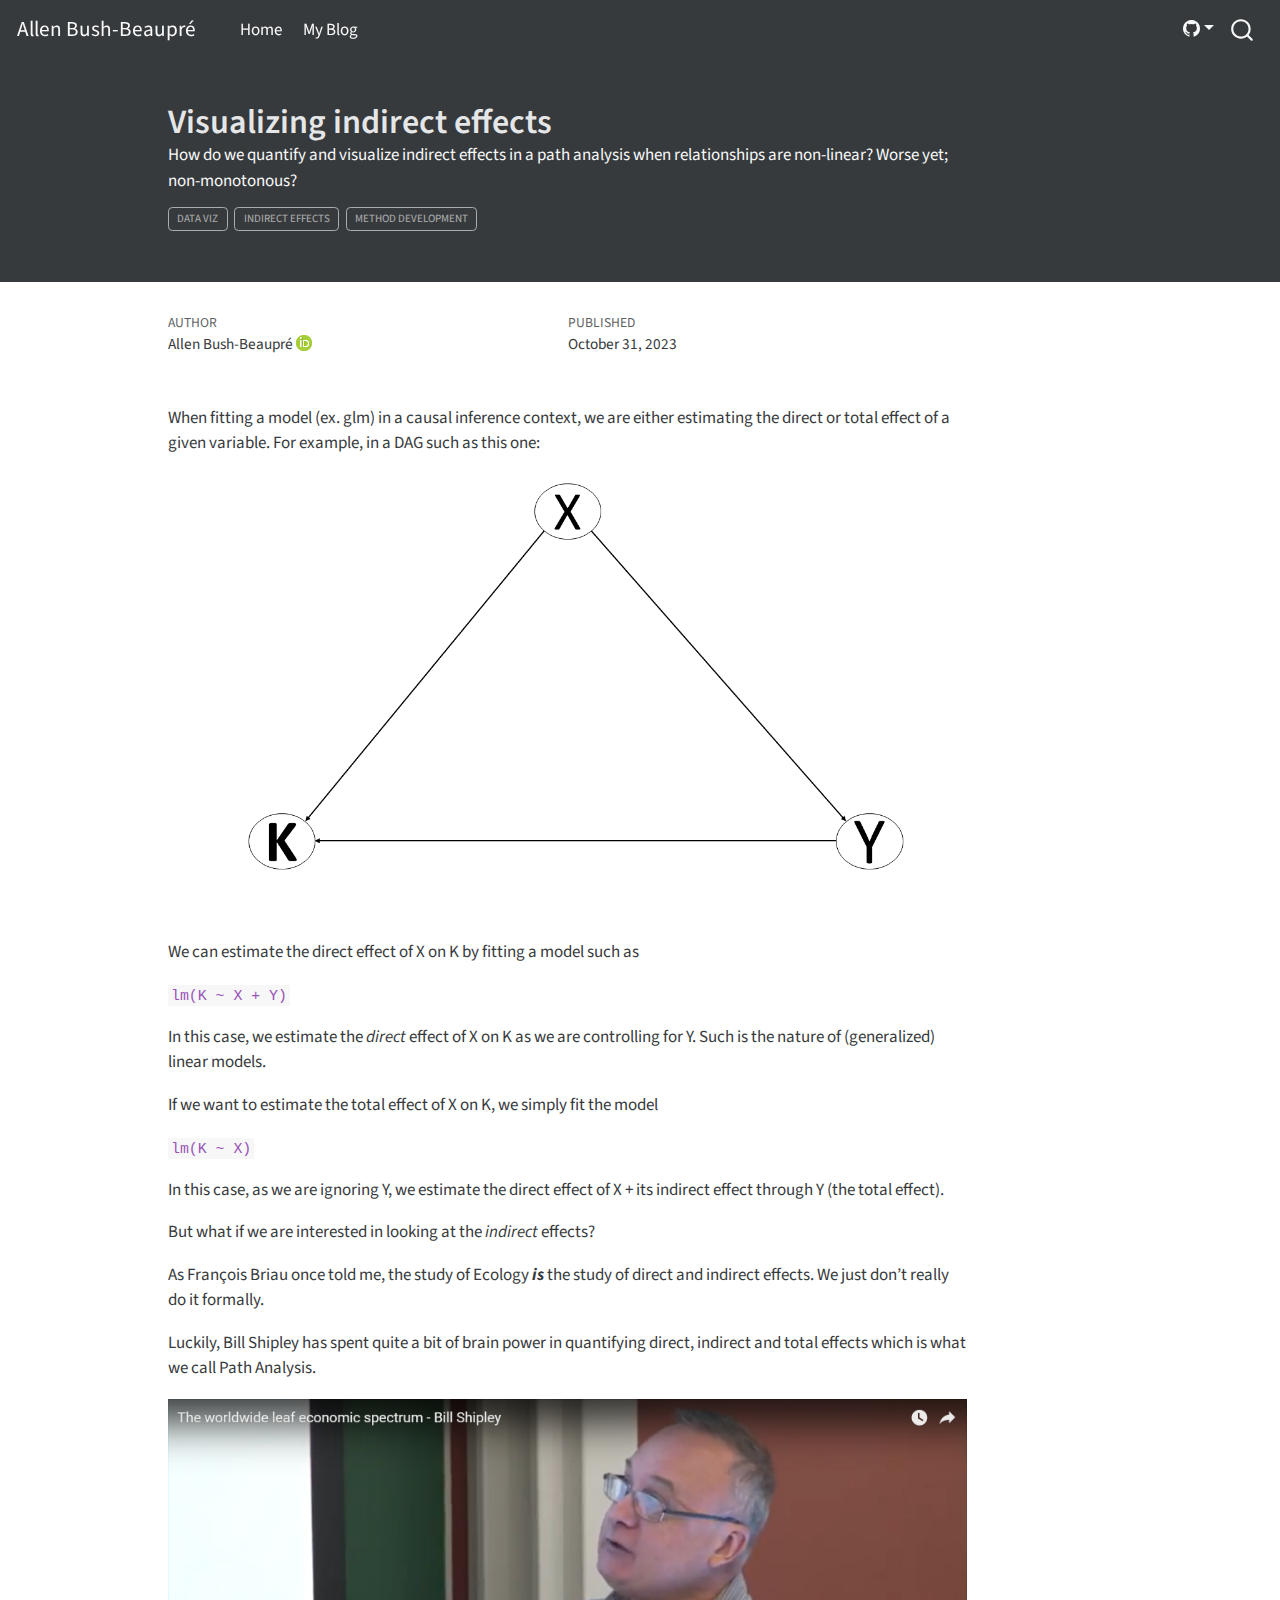
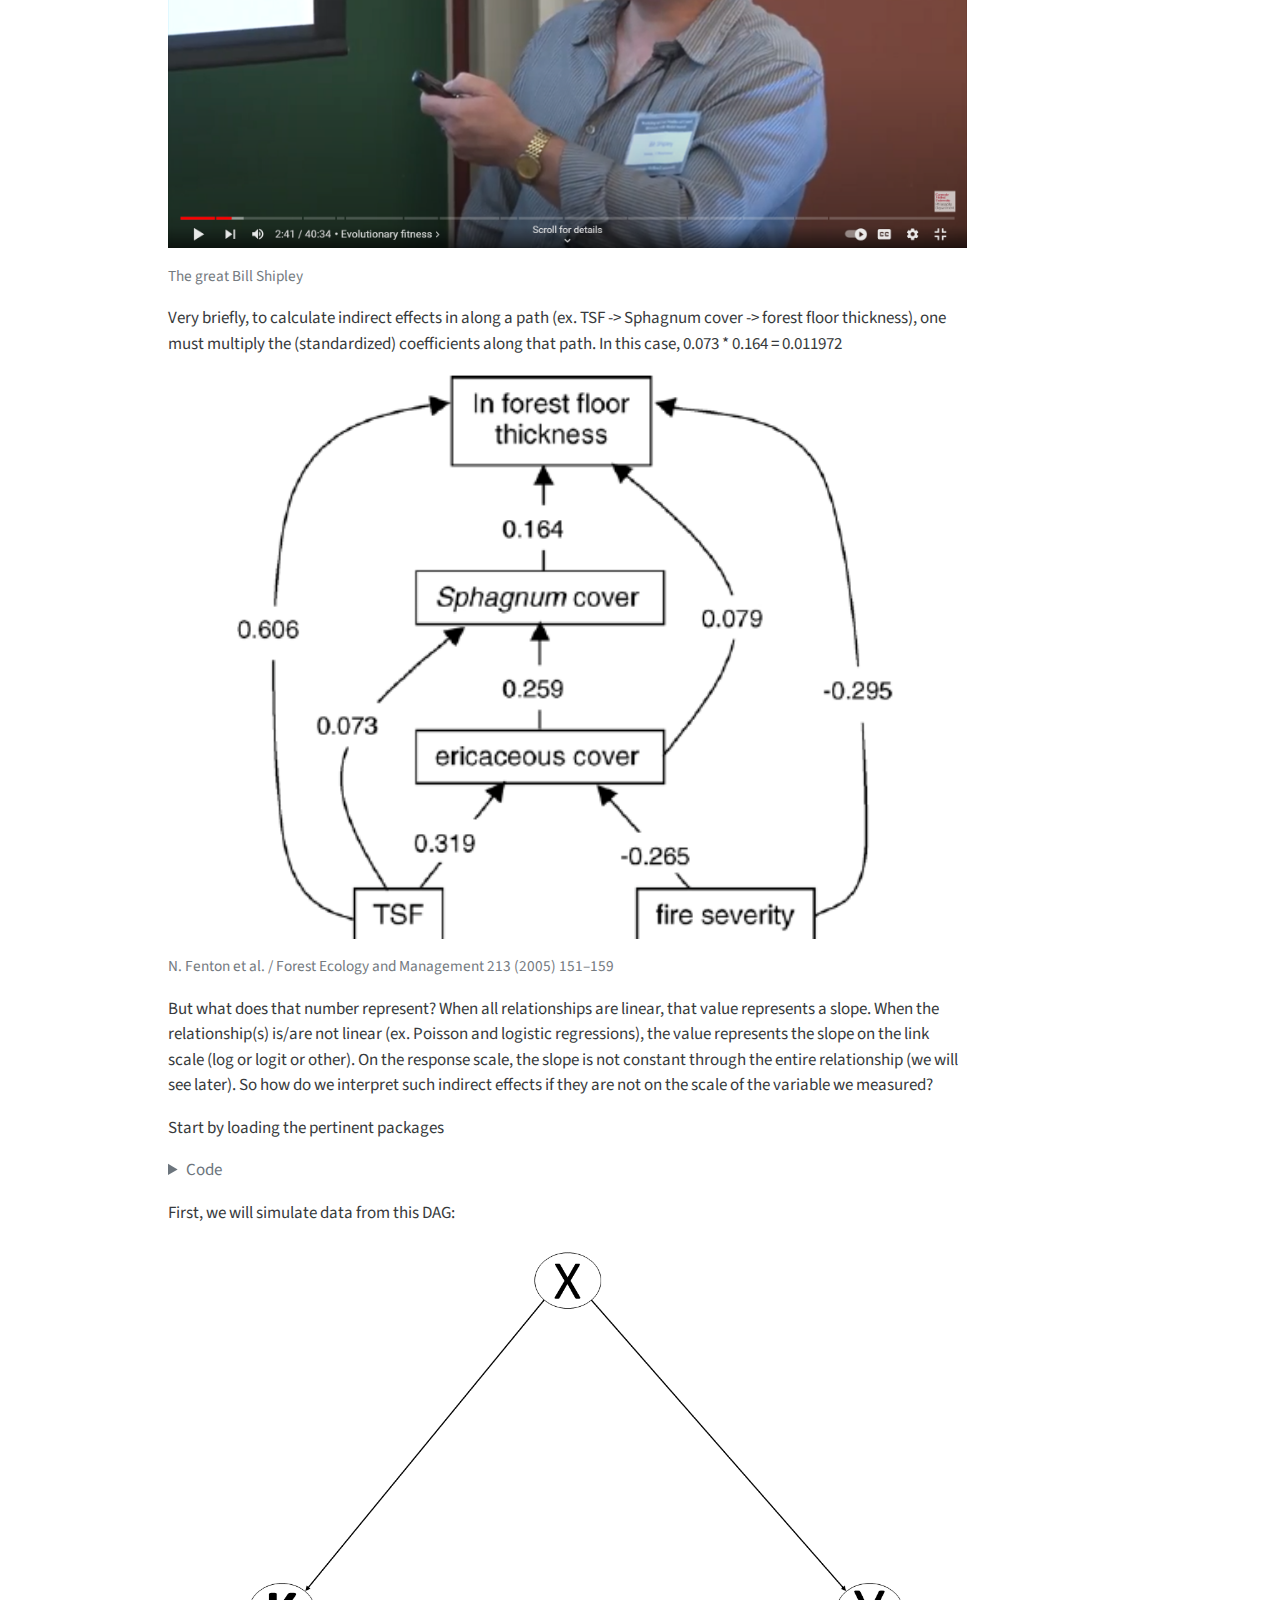
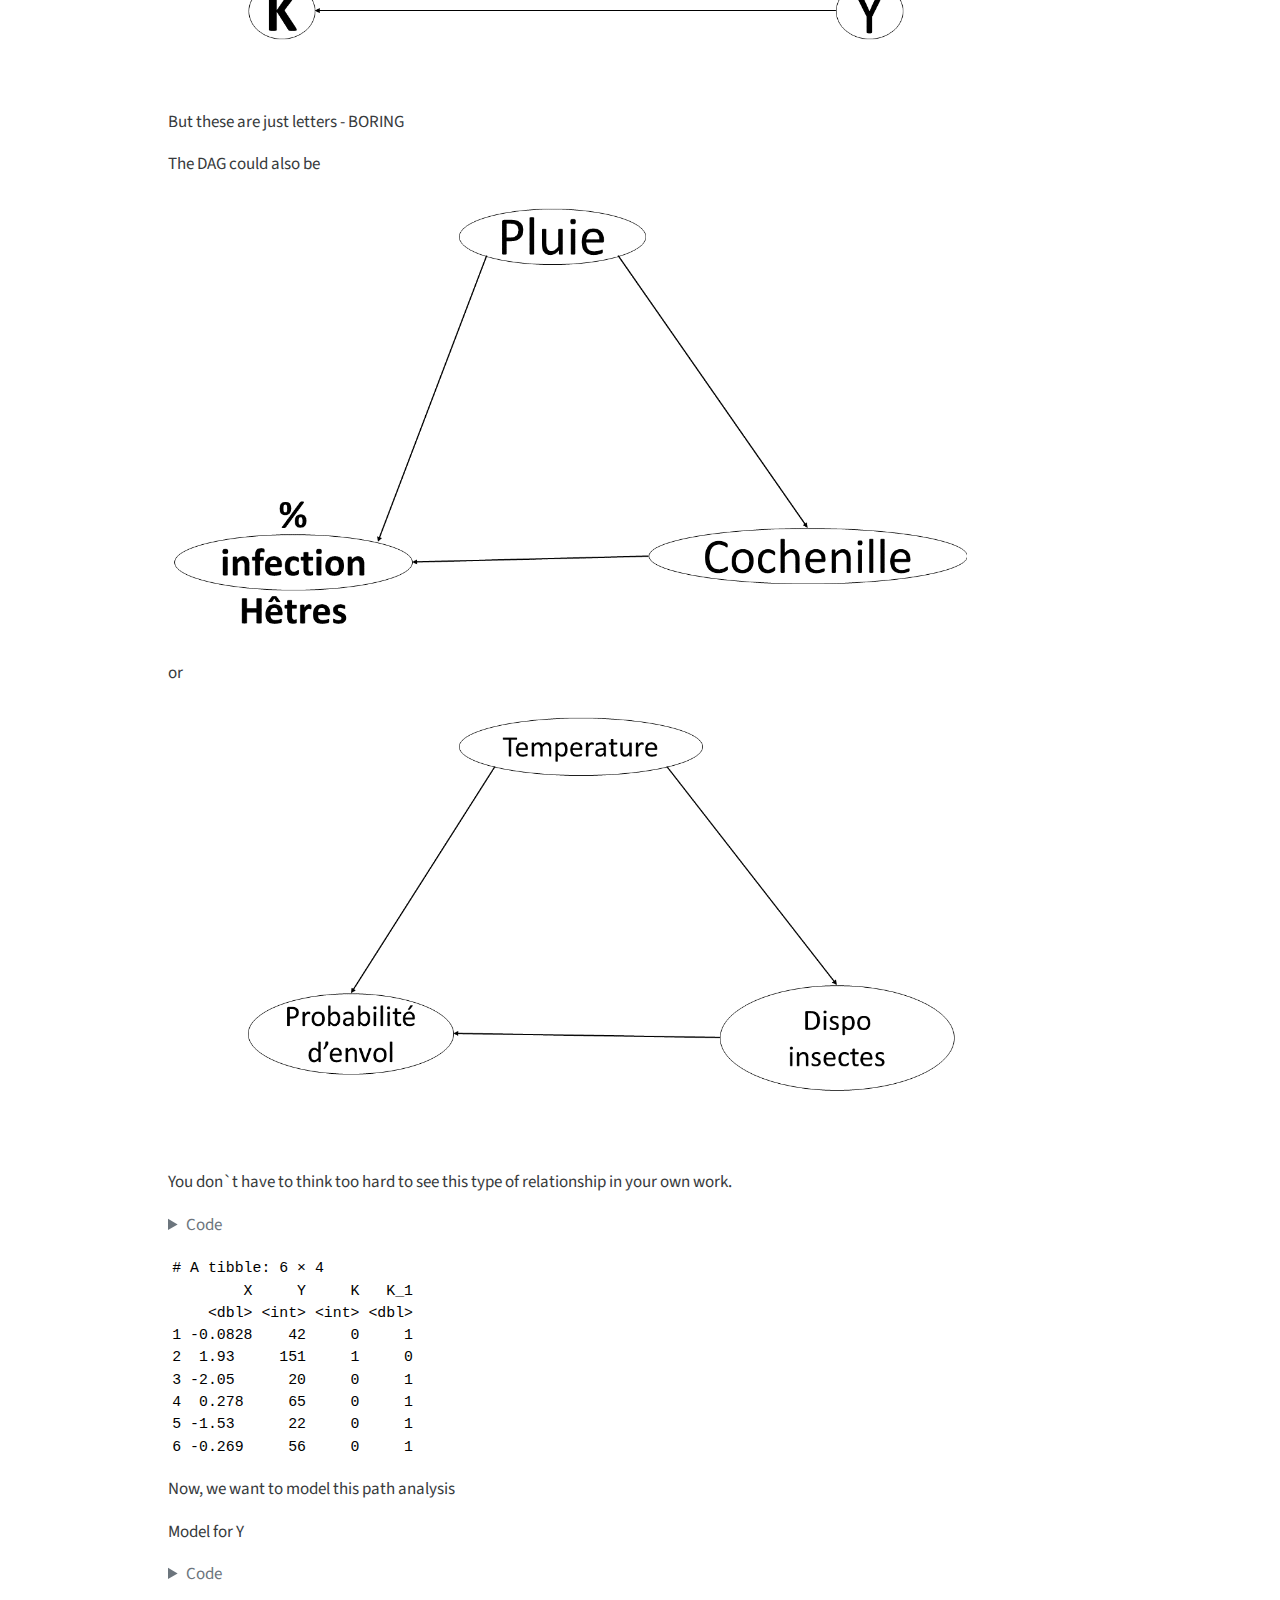
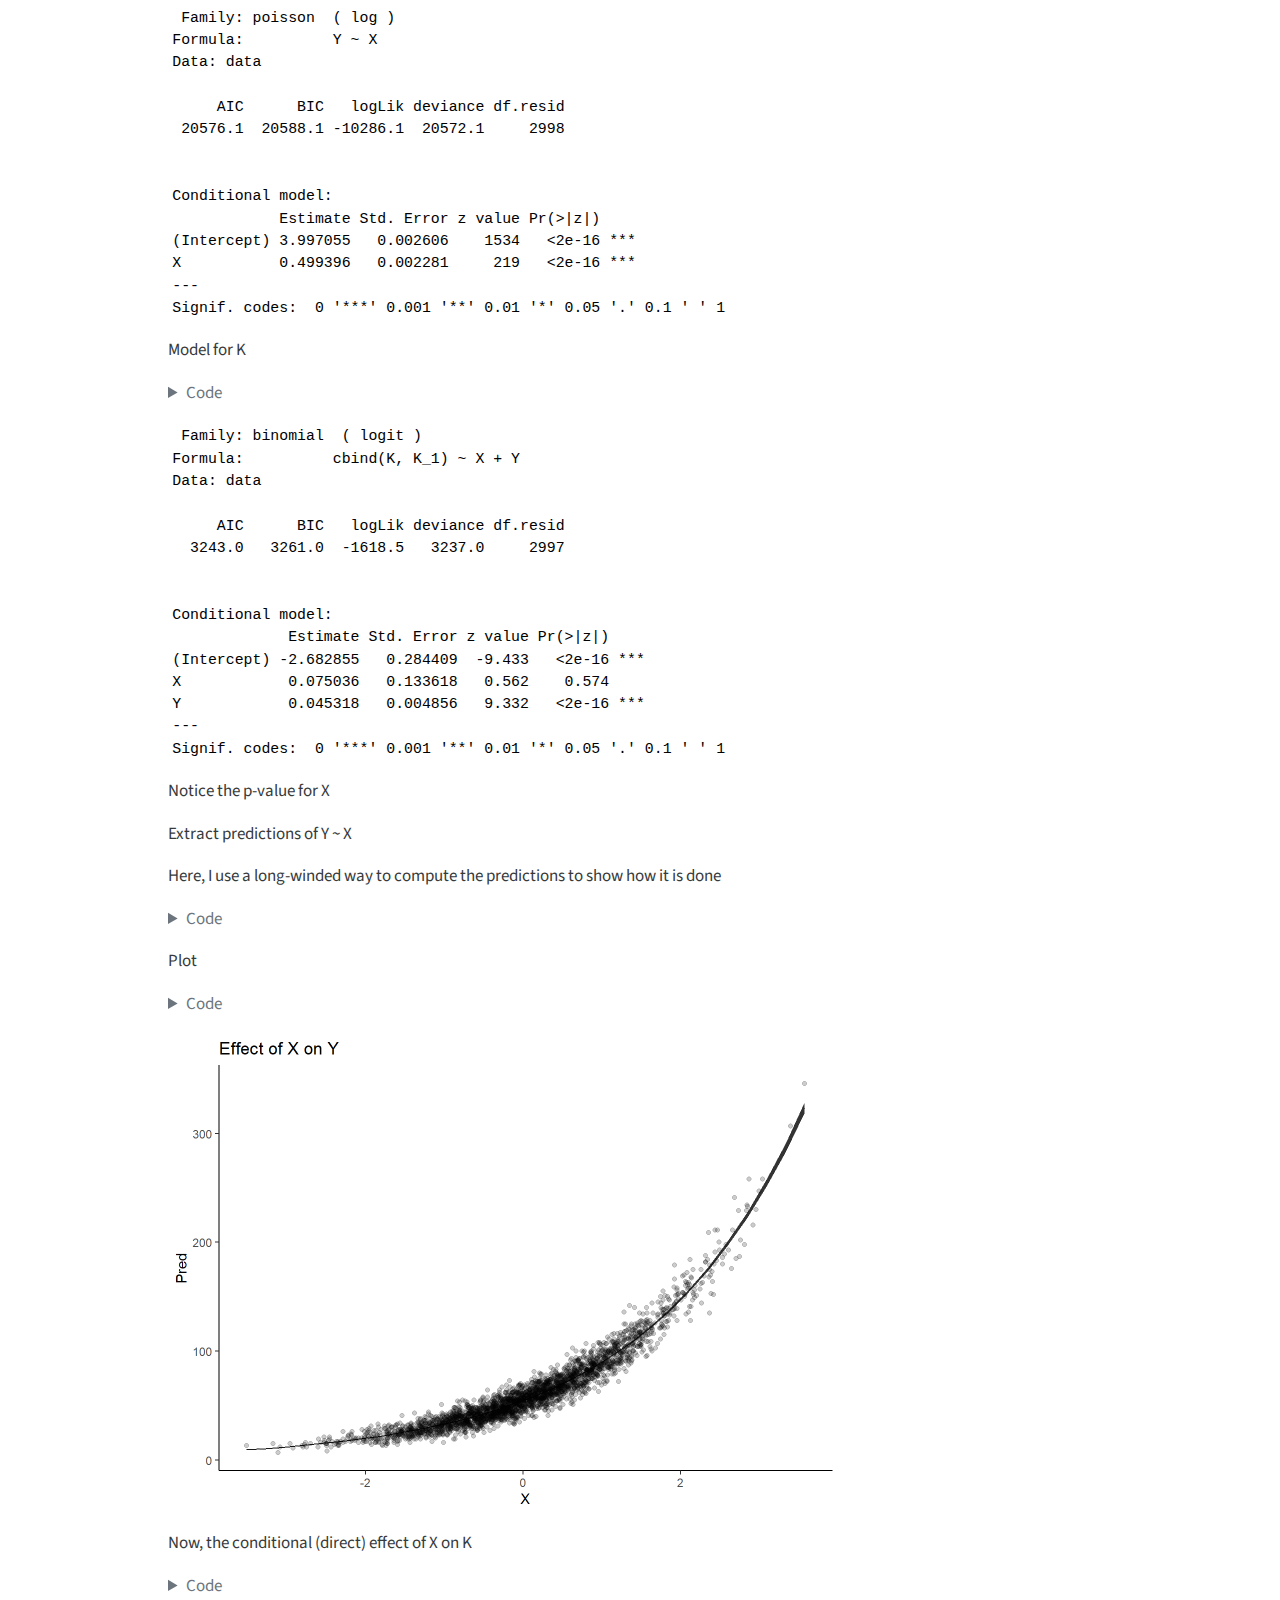
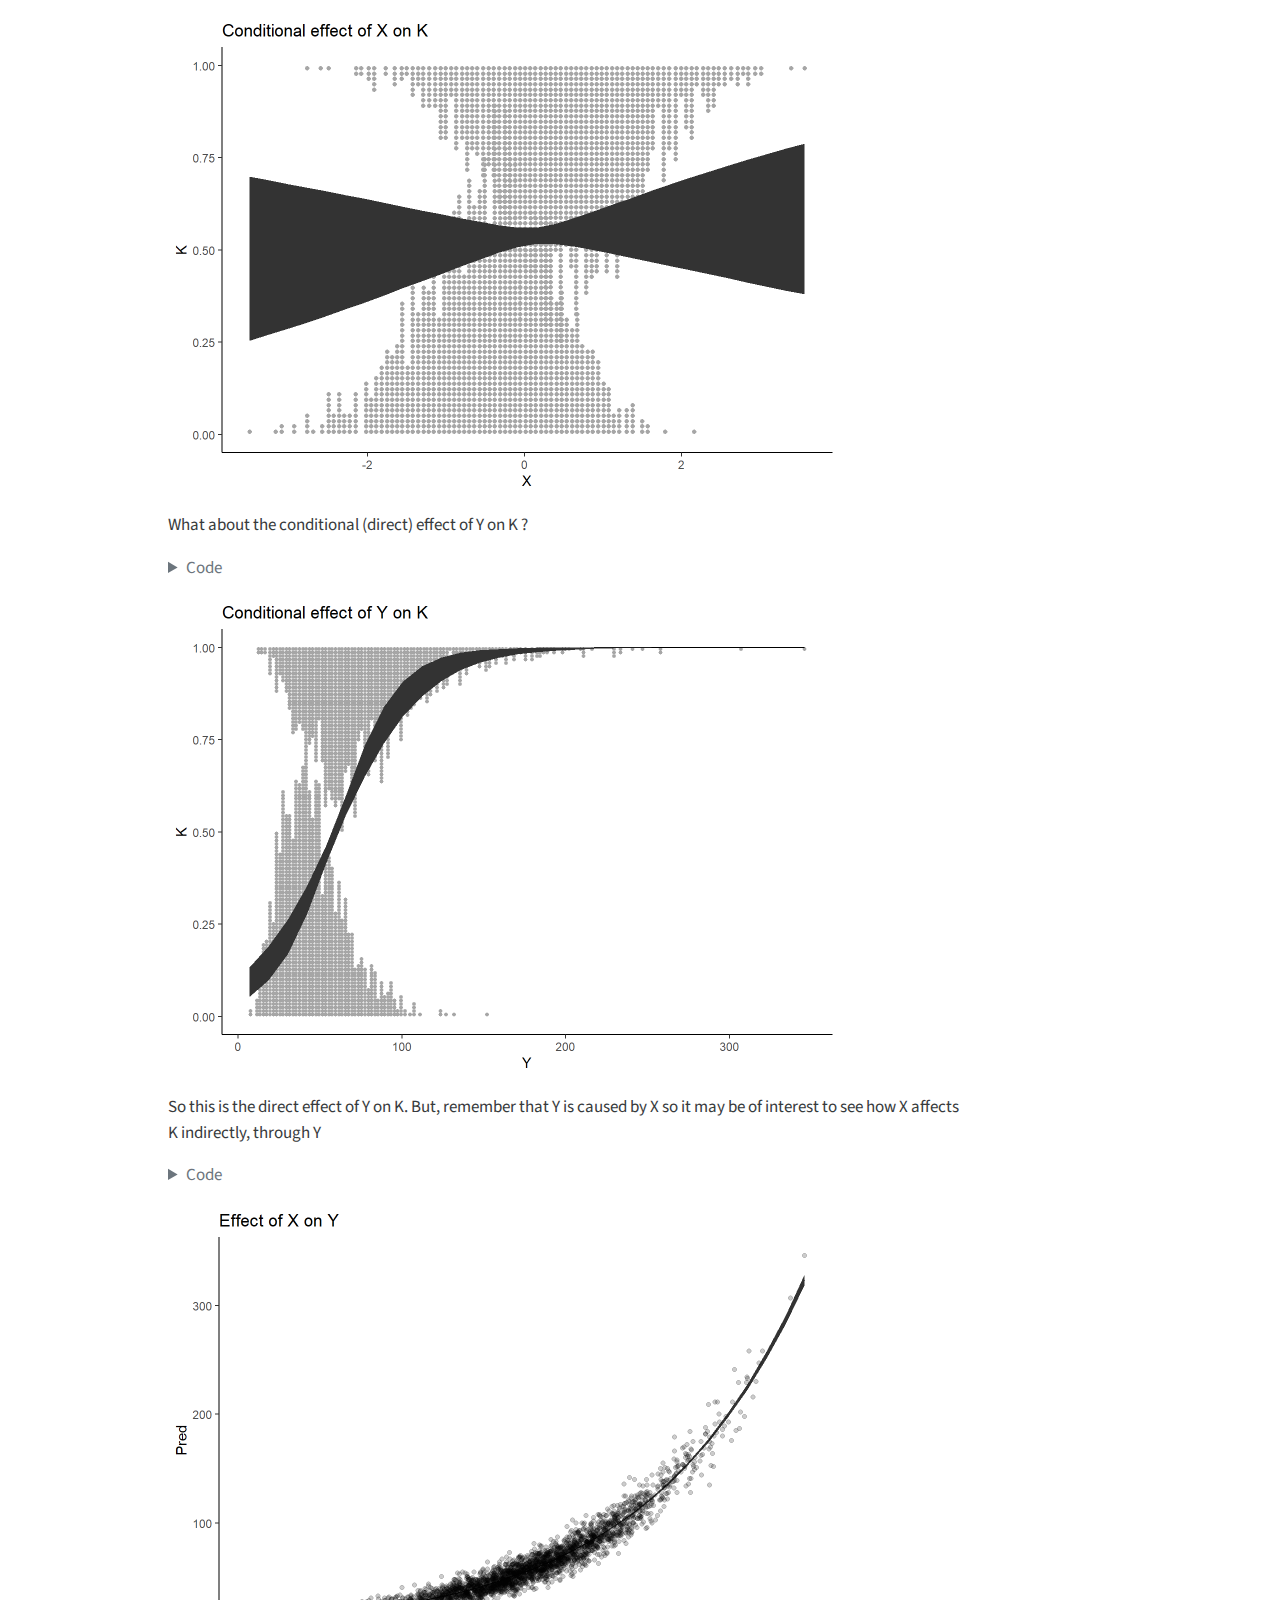
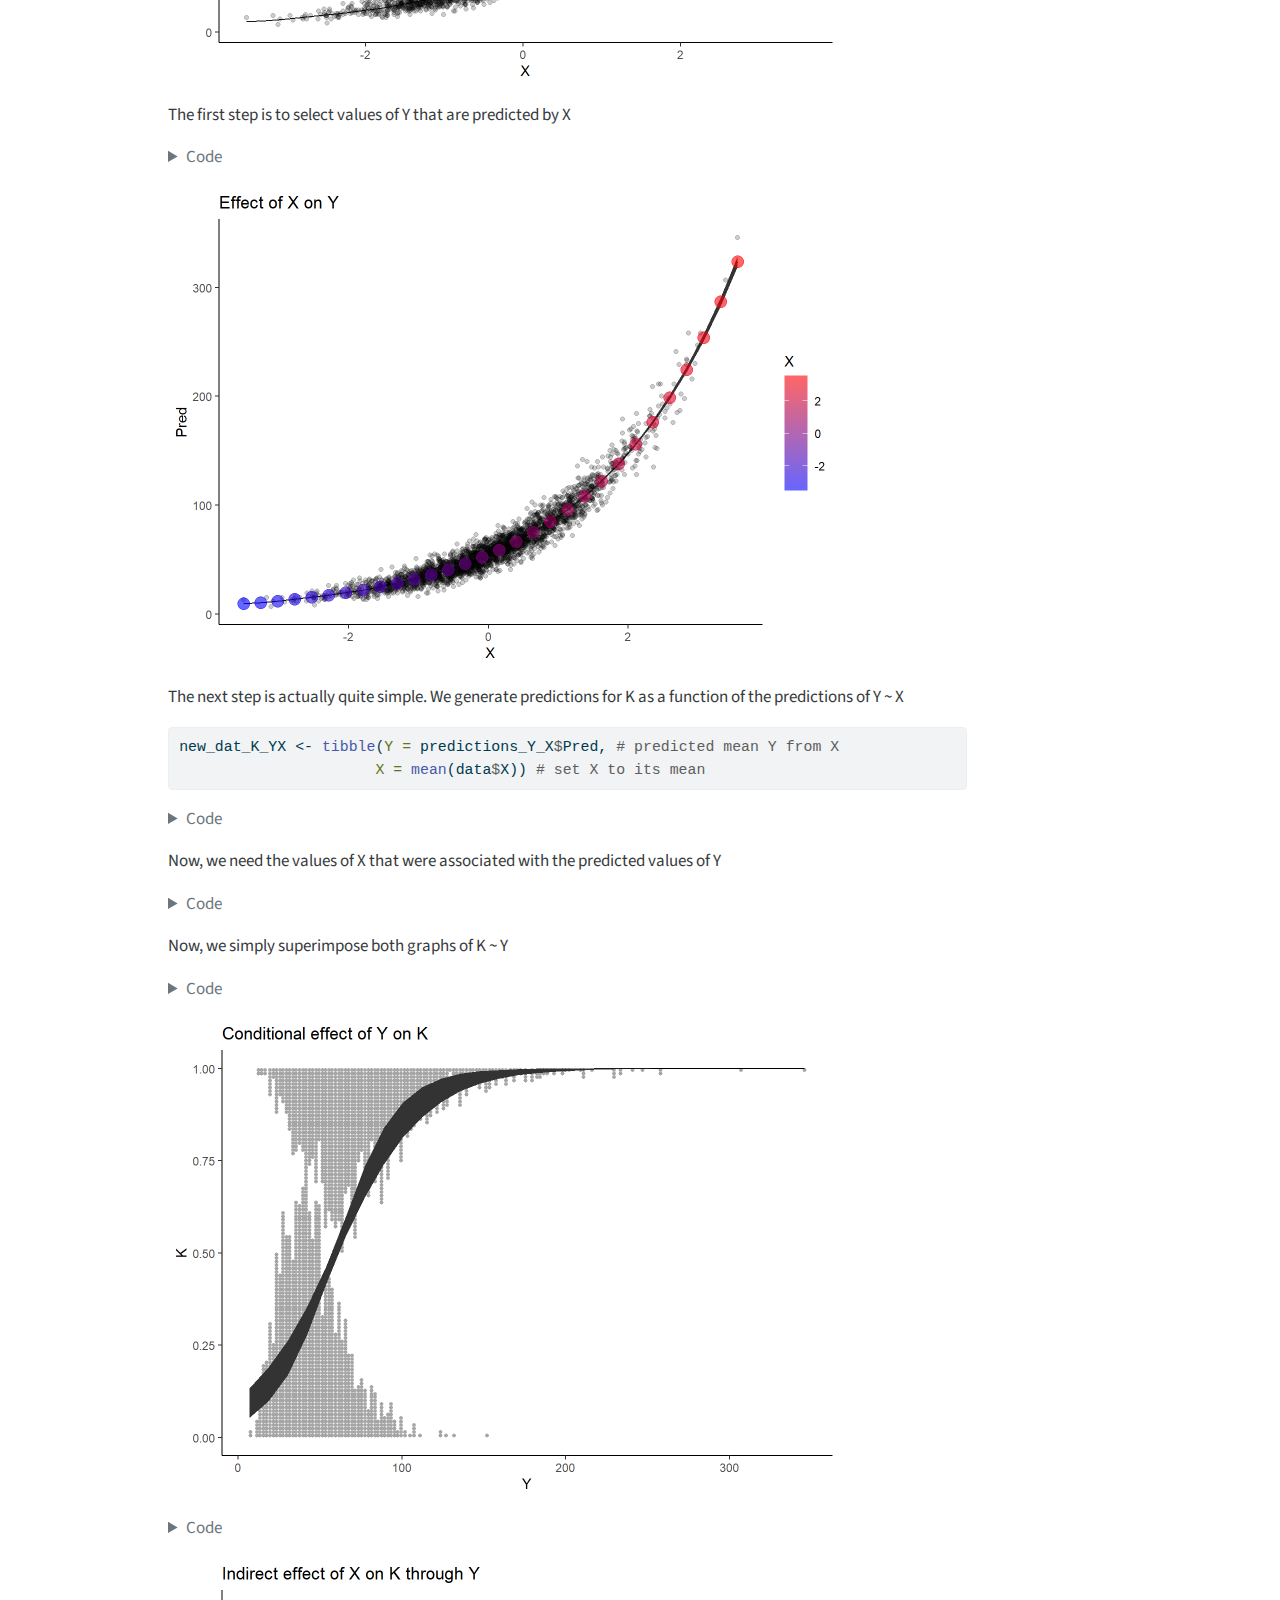
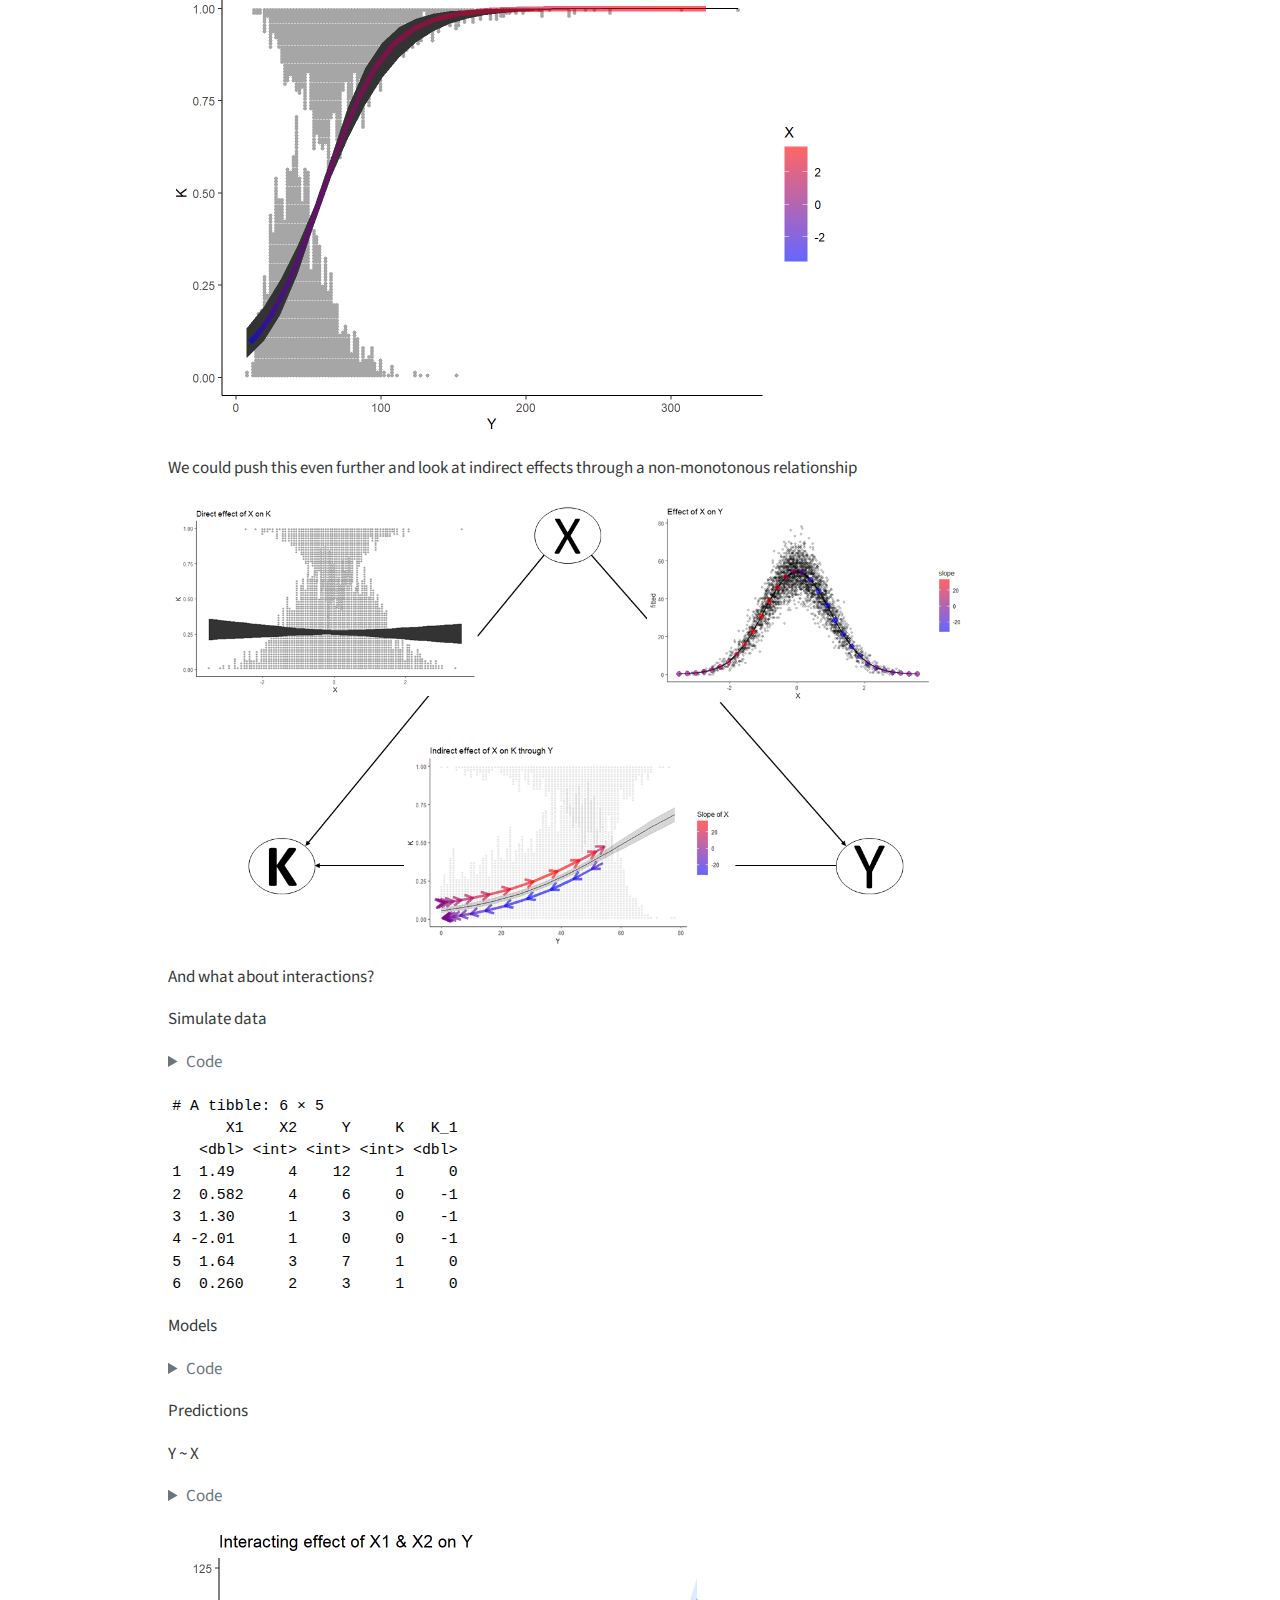
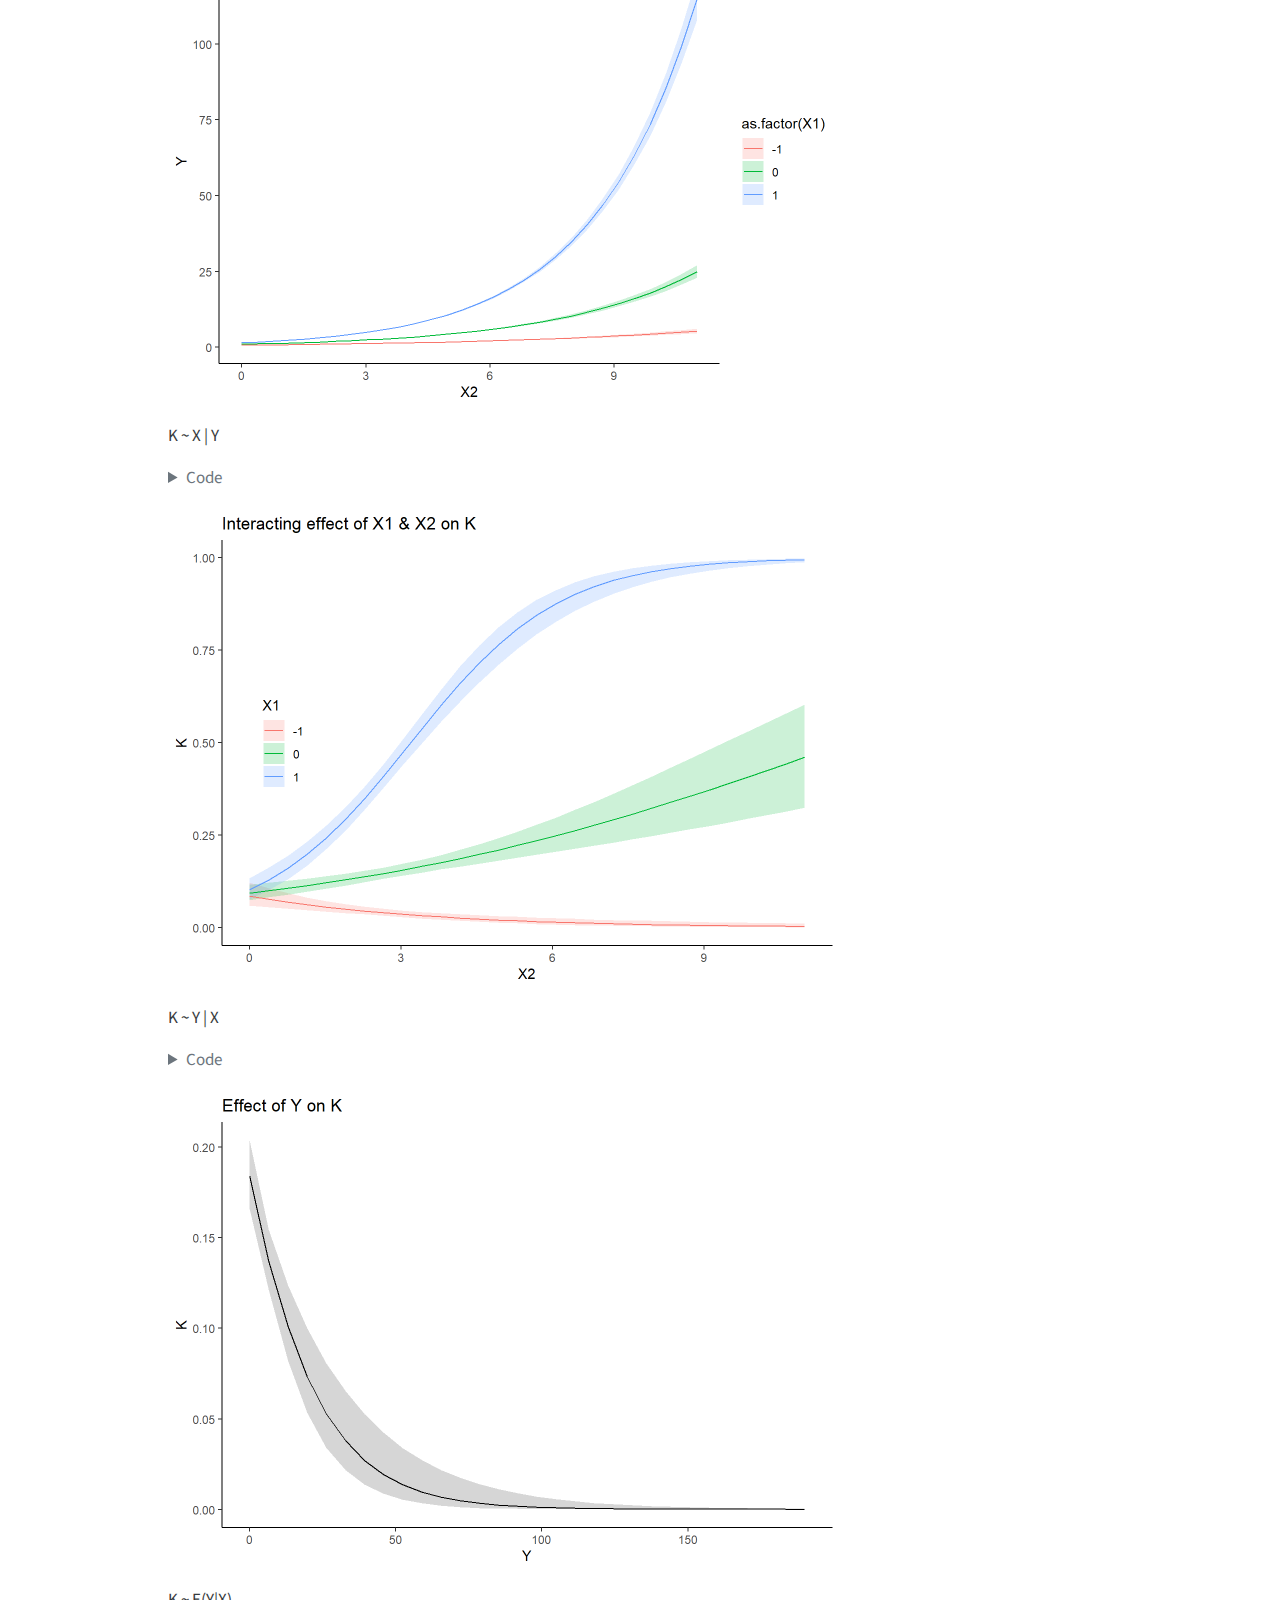
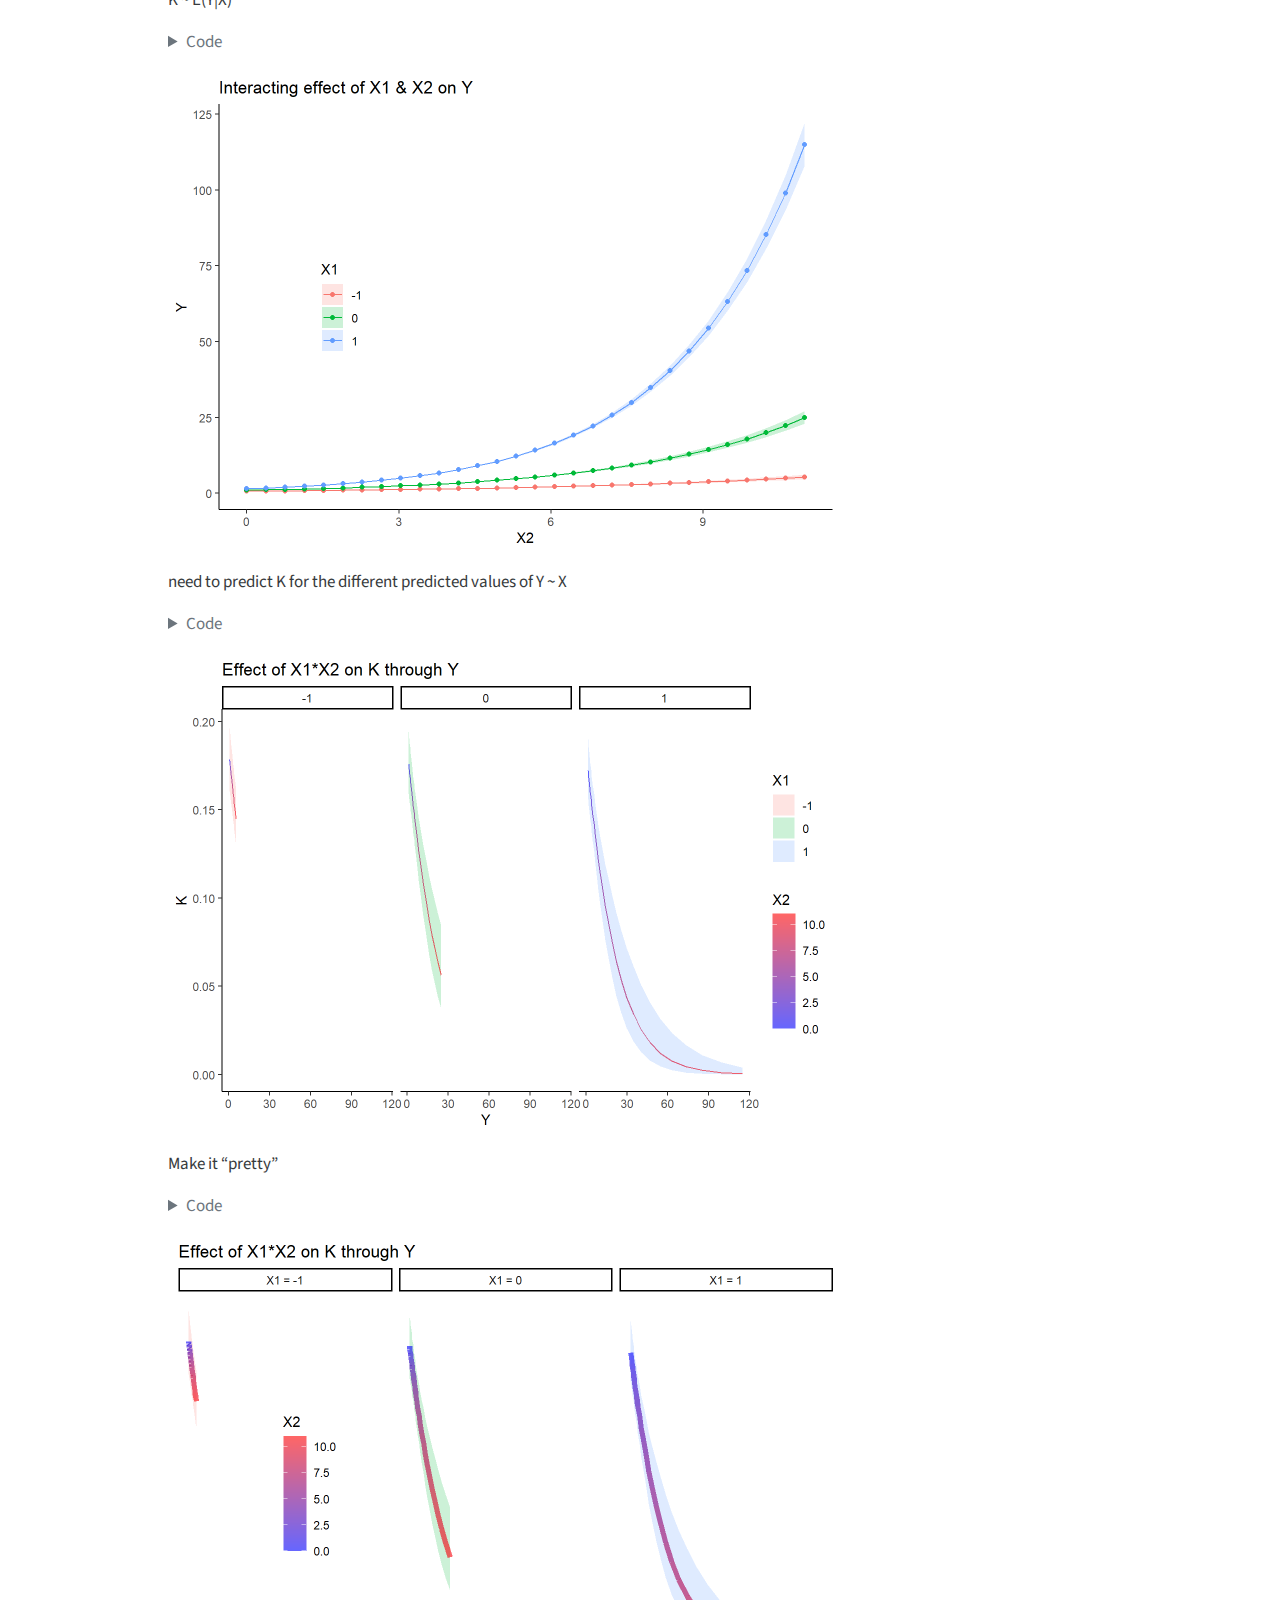
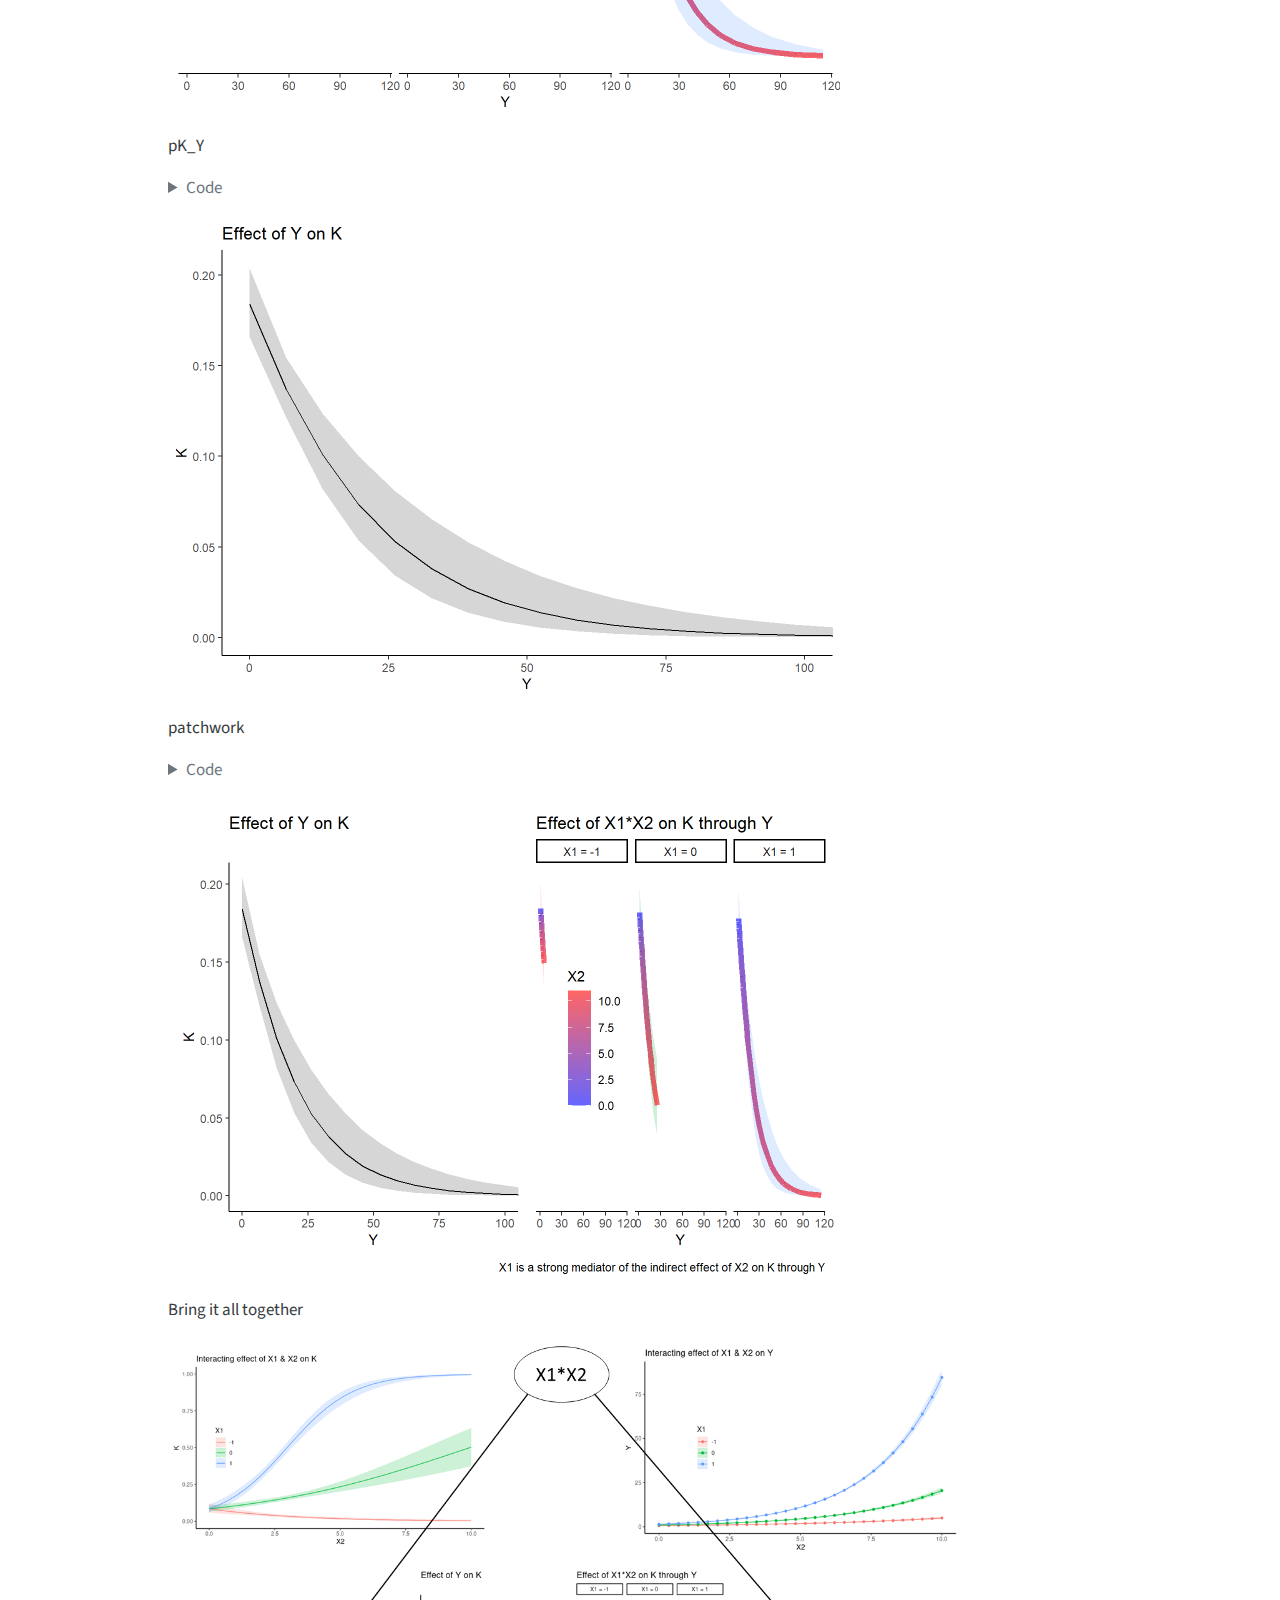
==== commit 74e37421: "add code for interaction" ====
--- a/docs/posts/indirect_effects/index.html
+++ b/docs/posts/indirect_effects/index.html
@@ -194,6 +194,31 @@
 
 
 
+<p>When fitting a model (ex. glm) in a causal inference context, we are either estimating the direct or total effect of a given variable. For example, in a DAG such as this one:</p>
+<p><img src="images/raw_DAG.png" class="img-fluid"></p>
+<p>We can estimate the direct effect of X on K by fitting a model such as</p>
+<p><code>lm(K ~ X + Y)</code></p>
+<p>In this case, we estimate the <em>direct</em> effect of X on K as we are controlling for Y. Such is the nature of (generalized) linear models.</p>
+<p>If we want to estimate the total effect of X on K, we simply fit the model</p>
+<p><code>lm(K ~ X)</code></p>
+<p>In this case, as we are ignoring Y, we estimate the direct effect of X + its indirect effect through Y (the total effect).</p>
+<p>But what if we are interested in looking at the <em>indirect</em> effects?</p>
+<p>As François Briau once told me, the study of Ecology <strong><em>is</em></strong> the study of direct and indirect effects. We just don’t really do it formally.</p>
+<p>Luckily, Bill Shipley has spent quite a bit of brain power in quantifying direct, indirect and total effects which is what we call Path Analysis.</p>
+<div class="quarto-figure quarto-figure-center">
+<figure class="figure">
+<p><a href="https://www.youtube.com/watch?v=upmPlBSoNRI&amp;ab_channel=CarnegieMellonUniversityDepartmentofPhilosophy"><img src="images/Screenshot (1).png" class="img-fluid figure-img"></a></p>
+<figcaption class="figure-caption">The great Bill Shipley</figcaption>
+</figure>
+</div>
+<p>Very briefly, to calculate indirect effects in along a path (ex. TSF -&gt; Sphagnum cover -&gt; forest floor thickness), one must multiply the (standardized) coefficients along that path. In this case, 0.073 * 0.164 = 0.011972</p>
+<div class="quarto-figure quarto-figure-center">
+<figure class="figure">
+<p><img src="example_DAG.png" class="img-fluid figure-img" width="698"></p>
+<figcaption class="figure-caption">N. Fenton et al.&nbsp;/ Forest Ecology and Management 213 (2005) 151–159</figcaption>
+</figure>
+</div>
+<p>But what does that number represent? When all relationships are linear, that value represents a slope. When the relationship(s) is/are not linear (ex. Poisson and logistic regressions), the value represents the slope on the link scale (log or logit or other). On the response scale, the slope is not constant through the entire relationship (we will see later). So how do we interpret such indirect effects if they are not on the scale of the variable we measured?</p>
 <p>Start by loading the pertinent packages</p>
 <div class="cell">
 <details>
@@ -209,7 +234,13 @@
 </details>
 </div>
 <p>First, we will simulate data from this DAG:</p>
-<p>INSERT DAG</p>
+<p><img src="images/raw_DAG-01.png" class="img-fluid"></p>
+<p>But these are just letters - BORING</p>
+<p>The DAG could also be</p>
+<p><img src="ecoevo_teaser.png" class="img-fluid"></p>
+<p>or</p>
+<p><img src="DAG_WAZO.png" class="img-fluid"></p>
+<p>You don`t have to think too hard to see this type of relationship in your own work.</p>
 <div class="cell">
 <details>
 <summary>Code</summary>
@@ -460,12 +491,274 @@
 <details>
 <summary>Code</summary>
 <div class="sourceCode cell-code" id="cb18"><pre class="sourceCode r code-with-copy"><code class="sourceCode r"><span id="cb18-1"><a href="#cb18-1" aria-hidden="true" tabindex="-1"></a>pK_Y <span class="sc">+</span> <span class="fu">geom_line</span>(<span class="at">data =</span> pred_K_YX, <span class="fu">aes</span>(<span class="at">x =</span> Y, <span class="at">y =</span> Pred, <span class="at">color =</span> X), <span class="at">linewidth=</span> <span class="dv">2</span>) <span class="sc">+</span></span>
-<span id="cb18-2"><a href="#cb18-2" aria-hidden="true" tabindex="-1"></a>  <span class="fu">labs</span>(<span class="at">title =</span> <span class="st">"Indirect effect of X on K through Y"</span>)</span></code><button title="Copy to Clipboard" class="code-copy-button"><i class="bi"></i></button></pre></div>
+<span id="cb18-2"><a href="#cb18-2" aria-hidden="true" tabindex="-1"></a>  <span class="fu">labs</span>(<span class="at">title =</span> <span class="st">"Indirect effect of X on K through Y"</span>) <span class="sc">+</span> <span class="fu">scale_color_gradientn</span>(<span class="at">colours =</span> COLS)</span></code><button title="Copy to Clipboard" class="code-copy-button"><i class="bi"></i></button></pre></div>
 </details>
 <div class="cell-output-display">
 <p><img src="index_files/figure-html/unnamed-chunk-15-1.png" class="img-fluid" width="672"></p>
 </div>
 </div>
+<p>We could push this even further and look at indirect effects through a non-monotonous relationship</p>
+<p><img src="images/ecoevo_teaser.png" class="img-fluid"></p>
+<p>And what about interactions?</p>
+<p>Simulate data</p>
+<div class="cell">
+<details>
+<summary>Code</summary>
+<div class="sourceCode cell-code" id="cb19"><pre class="sourceCode r code-with-copy"><code class="sourceCode r"><span id="cb19-1"><a href="#cb19-1" aria-hidden="true" tabindex="-1"></a>n <span class="ot">&lt;-</span> <span class="dv">3000</span></span>
+<span id="cb19-2"><a href="#cb19-2" aria-hidden="true" tabindex="-1"></a><span class="co">#interacting variables</span></span>
+<span id="cb19-3"><a href="#cb19-3" aria-hidden="true" tabindex="-1"></a>X1 <span class="ot">&lt;-</span> <span class="fu">rnorm</span>(<span class="at">n =</span> n, <span class="at">mean =</span> <span class="dv">0</span>, <span class="at">sd =</span> <span class="dv">1</span>)</span>
+<span id="cb19-4"><a href="#cb19-4" aria-hidden="true" tabindex="-1"></a>X2 <span class="ot">&lt;-</span> <span class="fu">rpois</span>(<span class="at">n =</span> n, <span class="at">lambda =</span> <span class="dv">3</span>)</span>
+<span id="cb19-5"><a href="#cb19-5" aria-hidden="true" tabindex="-1"></a><span class="co">#mediator</span></span>
+<span id="cb19-6"><a href="#cb19-6" aria-hidden="true" tabindex="-1"></a>Y <span class="ot">&lt;-</span> <span class="fu">rpois</span>(<span class="at">n =</span> n, <span class="at">lambda =</span> <span class="fu">exp</span>(<span class="dv">0</span> <span class="sc">+</span> <span class="fl">0.4</span><span class="sc">*</span>X1 <span class="sc">+</span> <span class="fl">0.3</span><span class="sc">*</span>X2 <span class="sc">+</span> <span class="fl">0.1</span><span class="sc">*</span>X1<span class="sc">*</span>X2))</span>
+<span id="cb19-7"><a href="#cb19-7" aria-hidden="true" tabindex="-1"></a><span class="co">#outcome</span></span>
+<span id="cb19-8"><a href="#cb19-8" aria-hidden="true" tabindex="-1"></a>K <span class="ot">&lt;-</span> <span class="fu">rbinom</span>(<span class="at">n =</span> n, <span class="at">size =</span> <span class="dv">1</span>, <span class="at">prob =</span> <span class="fu">plogis</span>(<span class="sc">-</span><span class="dv">2</span> <span class="sc">+</span> <span class="fl">0.1</span><span class="sc">*</span>X1 <span class="sc">+</span> <span class="fl">0.2</span><span class="sc">*</span>X2 <span class="sc">+</span> <span class="fl">0.5</span><span class="sc">*</span>X1<span class="sc">*</span>X2 <span class="sc">-</span> <span class="fl">0.05</span><span class="sc">*</span>Y))</span>
+<span id="cb19-9"><a href="#cb19-9" aria-hidden="true" tabindex="-1"></a></span>
+<span id="cb19-10"><a href="#cb19-10" aria-hidden="true" tabindex="-1"></a>data <span class="ot">&lt;-</span> <span class="fu">tibble</span>(</span>
+<span id="cb19-11"><a href="#cb19-11" aria-hidden="true" tabindex="-1"></a>  <span class="at">X1 =</span> X1,</span>
+<span id="cb19-12"><a href="#cb19-12" aria-hidden="true" tabindex="-1"></a>  <span class="at">X2 =</span> X2,</span>
+<span id="cb19-13"><a href="#cb19-13" aria-hidden="true" tabindex="-1"></a>  <span class="at">Y =</span> Y,</span>
+<span id="cb19-14"><a href="#cb19-14" aria-hidden="true" tabindex="-1"></a>  <span class="at">K =</span> K,</span>
+<span id="cb19-15"><a href="#cb19-15" aria-hidden="true" tabindex="-1"></a>  <span class="at">K_1 =</span> K <span class="sc">-</span> <span class="dv">1</span></span>
+<span id="cb19-16"><a href="#cb19-16" aria-hidden="true" tabindex="-1"></a>)</span>
+<span id="cb19-17"><a href="#cb19-17" aria-hidden="true" tabindex="-1"></a></span>
+<span id="cb19-18"><a href="#cb19-18" aria-hidden="true" tabindex="-1"></a><span class="fu">head</span>(data)</span></code><button title="Copy to Clipboard" class="code-copy-button"><i class="bi"></i></button></pre></div>
+</details>
+<div class="cell-output cell-output-stdout">
+<pre><code># A tibble: 6 × 5
+      X1    X2     Y     K   K_1
+   &lt;dbl&gt; &lt;int&gt; &lt;int&gt; &lt;int&gt; &lt;dbl&gt;
+1  1.49      4    12     1     0
+2  0.582     4     6     0    -1
+3  1.30      1     3     0    -1
+4 -2.01      1     0     0    -1
+5  1.64      3     7     1     0
+6  0.260     2     3     1     0</code></pre>
+</div>
+</div>
+<p>Models</p>
+<div class="cell">
+<details>
+<summary>Code</summary>
+<div class="sourceCode cell-code" id="cb21"><pre class="sourceCode r code-with-copy"><code class="sourceCode r"><span id="cb21-1"><a href="#cb21-1" aria-hidden="true" tabindex="-1"></a>mY_X <span class="ot">&lt;-</span> <span class="fu">glmmTMB</span>(Y <span class="sc">~</span>  X1 <span class="sc">+</span> X2 <span class="sc">+</span> X1<span class="sc">*</span>X2, <span class="at">family =</span> poisson, <span class="at">data =</span> data)</span>
+<span id="cb21-2"><a href="#cb21-2" aria-hidden="true" tabindex="-1"></a></span>
+<span id="cb21-3"><a href="#cb21-3" aria-hidden="true" tabindex="-1"></a>mK_XY <span class="ot">&lt;-</span> <span class="fu">glmmTMB</span>(K <span class="sc">~</span> X1 <span class="sc">+</span> X2 <span class="sc">+</span> X1<span class="sc">*</span>X2 <span class="sc">+</span> Y, <span class="at">family =</span> binomial, <span class="at">data =</span> data)</span></code><button title="Copy to Clipboard" class="code-copy-button"><i class="bi"></i></button></pre></div>
+</details>
+</div>
+<p>Predictions</p>
+<p>Y ~ X</p>
+<div class="cell">
+<details>
+<summary>Code</summary>
+<div class="sourceCode cell-code" id="cb22"><pre class="sourceCode r code-with-copy"><code class="sourceCode r"><span id="cb22-1"><a href="#cb22-1" aria-hidden="true" tabindex="-1"></a>new_data_YX <span class="ot">&lt;-</span> <span class="fu">expand_grid</span>(<span class="at">X1 =</span> <span class="fu">c</span>(<span class="sc">-</span><span class="dv">1</span>, <span class="dv">0</span>, <span class="dv">1</span>),</span>
+<span id="cb22-2"><a href="#cb22-2" aria-hidden="true" tabindex="-1"></a>                           <span class="at">X2 =</span> <span class="fu">seq</span>(<span class="at">from =</span> <span class="fu">min</span>(data<span class="sc">$</span>X2), <span class="at">to =</span> <span class="fu">max</span>(data<span class="sc">$</span>X2), <span class="at">length.out =</span> <span class="dv">30</span>))</span>
+<span id="cb22-3"><a href="#cb22-3" aria-hidden="true" tabindex="-1"></a></span>
+<span id="cb22-4"><a href="#cb22-4" aria-hidden="true" tabindex="-1"></a></span>
+<span id="cb22-5"><a href="#cb22-5" aria-hidden="true" tabindex="-1"></a>pred_new_dat_Y_X <span class="ot">&lt;-</span> <span class="fu">predict</span>(mY_X, <span class="at">newdata =</span> new_data_YX, <span class="at">type =</span> <span class="st">"link"</span>, <span class="at">se.fit =</span> <span class="cn">TRUE</span>) <span class="co"># predict on link scale</span></span>
+<span id="cb22-6"><a href="#cb22-6" aria-hidden="true" tabindex="-1"></a></span>
+<span id="cb22-7"><a href="#cb22-7" aria-hidden="true" tabindex="-1"></a>ilink<span class="ot">&lt;-</span> <span class="fu">family</span>(mY_X)<span class="sc">$</span>linkinv <span class="co"># extract inverse link (exponential in this case)</span></span>
+<span id="cb22-8"><a href="#cb22-8" aria-hidden="true" tabindex="-1"></a></span>
+<span id="cb22-9"><a href="#cb22-9" aria-hidden="true" tabindex="-1"></a><span class="co">#calculate confidence intervals on link scale and back transform</span></span>
+<span id="cb22-10"><a href="#cb22-10" aria-hidden="true" tabindex="-1"></a>predictions_Y_X <span class="ot">&lt;-</span> <span class="fu">cbind</span>(new_data_YX,<span class="fu">data.frame</span>(pred_new_dat_Y_X)) <span class="sc">%&gt;%</span></span>
+<span id="cb22-11"><a href="#cb22-11" aria-hidden="true" tabindex="-1"></a>  <span class="fu">mutate</span>(<span class="at">CI.up =</span> <span class="fu">ilink</span>(fit <span class="sc">+</span> (<span class="fl">1.96</span><span class="sc">*</span>se.fit)),</span>
+<span id="cb22-12"><a href="#cb22-12" aria-hidden="true" tabindex="-1"></a>         <span class="at">CI.low =</span> <span class="fu">ilink</span>(fit <span class="sc">-</span> (<span class="fl">1.96</span><span class="sc">*</span>se.fit)),</span>
+<span id="cb22-13"><a href="#cb22-13" aria-hidden="true" tabindex="-1"></a>         <span class="at">Pred=</span><span class="fu">ilink</span>(fit))</span>
+<span id="cb22-14"><a href="#cb22-14" aria-hidden="true" tabindex="-1"></a></span>
+<span id="cb22-15"><a href="#cb22-15" aria-hidden="true" tabindex="-1"></a><span class="fu">ggplot</span>() <span class="sc">+</span></span>
+<span id="cb22-16"><a href="#cb22-16" aria-hidden="true" tabindex="-1"></a>  <span class="fu">geom_ribbon</span>(<span class="at">data =</span> predictions_Y_X, <span class="fu">aes</span>(<span class="at">ymin =</span> CI.low, <span class="at">ymax =</span> CI.up, <span class="at">x =</span> X2, <span class="at">fill =</span> <span class="fu">as.factor</span>(X1)), <span class="at">alpha =</span> <span class="fl">0.2</span>) <span class="sc">+</span></span>
+<span id="cb22-17"><a href="#cb22-17" aria-hidden="true" tabindex="-1"></a>  <span class="fu">geom_line</span>(<span class="at">data =</span> predictions_Y_X, <span class="fu">aes</span>(<span class="at">y =</span> Pred, <span class="at">x =</span> X2, <span class="at">color =</span> <span class="fu">as.factor</span>(X1))) <span class="sc">+</span></span>
+<span id="cb22-18"><a href="#cb22-18" aria-hidden="true" tabindex="-1"></a>  <span class="fu">labs</span>(<span class="at">y =</span> <span class="st">"Y"</span>,</span>
+<span id="cb22-19"><a href="#cb22-19" aria-hidden="true" tabindex="-1"></a>       <span class="at">title =</span> <span class="st">"Interacting effect of X1 &amp; X2 on Y"</span>) <span class="sc">+</span></span>
+<span id="cb22-20"><a href="#cb22-20" aria-hidden="true" tabindex="-1"></a>  <span class="fu">theme_classic</span>()</span></code><button title="Copy to Clipboard" class="code-copy-button"><i class="bi"></i></button></pre></div>
+</details>
+<div class="cell-output-display">
+<p><img src="index_files/figure-html/unnamed-chunk-18-1.png" class="img-fluid" width="672"></p>
+</div>
+</div>
+<p>K ~ X | Y</p>
+<div class="cell">
+<details>
+<summary>Code</summary>
+<div class="sourceCode cell-code" id="cb23"><pre class="sourceCode r code-with-copy"><code class="sourceCode r"><span id="cb23-1"><a href="#cb23-1" aria-hidden="true" tabindex="-1"></a>new_data_KX <span class="ot">&lt;-</span> <span class="fu">expand_grid</span>(<span class="at">X1 =</span> <span class="fu">c</span>(<span class="sc">-</span><span class="dv">1</span>, <span class="dv">0</span>, <span class="dv">1</span>),</span>
+<span id="cb23-2"><a href="#cb23-2" aria-hidden="true" tabindex="-1"></a>                           <span class="at">X2 =</span> <span class="fu">seq</span>(<span class="at">from =</span> <span class="fu">min</span>(data<span class="sc">$</span>X2), <span class="at">to =</span> <span class="fu">max</span>(data<span class="sc">$</span>X2), <span class="at">length.out =</span> <span class="dv">30</span>),</span>
+<span id="cb23-3"><a href="#cb23-3" aria-hidden="true" tabindex="-1"></a>                           <span class="at">Y =</span> <span class="fu">mean</span>(data<span class="sc">$</span>Y))</span>
+<span id="cb23-4"><a href="#cb23-4" aria-hidden="true" tabindex="-1"></a></span>
+<span id="cb23-5"><a href="#cb23-5" aria-hidden="true" tabindex="-1"></a></span>
+<span id="cb23-6"><a href="#cb23-6" aria-hidden="true" tabindex="-1"></a>pred_new_dat_K_X <span class="ot">&lt;-</span> <span class="fu">predict</span>(mK_XY, <span class="at">newdata =</span> new_data_KX, <span class="at">type =</span> <span class="st">"link"</span>, <span class="at">se.fit =</span> <span class="cn">TRUE</span>) <span class="co"># predict on link scale</span></span>
+<span id="cb23-7"><a href="#cb23-7" aria-hidden="true" tabindex="-1"></a></span>
+<span id="cb23-8"><a href="#cb23-8" aria-hidden="true" tabindex="-1"></a>ilink<span class="ot">&lt;-</span> <span class="fu">family</span>(mK_XY)<span class="sc">$</span>linkinv <span class="co"># extract inverse link (inverse logit in this case)</span></span>
+<span id="cb23-9"><a href="#cb23-9" aria-hidden="true" tabindex="-1"></a></span>
+<span id="cb23-10"><a href="#cb23-10" aria-hidden="true" tabindex="-1"></a><span class="co">#calculate confidence intervals on link scale and back transform</span></span>
+<span id="cb23-11"><a href="#cb23-11" aria-hidden="true" tabindex="-1"></a>predictions_K_X <span class="ot">&lt;-</span> <span class="fu">cbind</span>(new_data_KX,<span class="fu">data.frame</span>(pred_new_dat_K_X)) <span class="sc">%&gt;%</span></span>
+<span id="cb23-12"><a href="#cb23-12" aria-hidden="true" tabindex="-1"></a>  <span class="fu">mutate</span>(<span class="at">CI.up =</span> <span class="fu">ilink</span>(fit <span class="sc">+</span> (<span class="fl">1.96</span><span class="sc">*</span>se.fit)),</span>
+<span id="cb23-13"><a href="#cb23-13" aria-hidden="true" tabindex="-1"></a>         <span class="at">CI.low =</span> <span class="fu">ilink</span>(fit <span class="sc">-</span> (<span class="fl">1.96</span><span class="sc">*</span>se.fit)),</span>
+<span id="cb23-14"><a href="#cb23-14" aria-hidden="true" tabindex="-1"></a>         <span class="at">Pred=</span><span class="fu">ilink</span>(fit))</span>
+<span id="cb23-15"><a href="#cb23-15" aria-hidden="true" tabindex="-1"></a></span>
+<span id="cb23-16"><a href="#cb23-16" aria-hidden="true" tabindex="-1"></a>pK_X <span class="ot">&lt;-</span> <span class="fu">ggplot</span>() <span class="sc">+</span></span>
+<span id="cb23-17"><a href="#cb23-17" aria-hidden="true" tabindex="-1"></a>  <span class="fu">geom_ribbon</span>(<span class="at">data =</span> predictions_K_X, <span class="fu">aes</span>(<span class="at">ymin =</span> CI.low, <span class="at">ymax =</span> CI.up, <span class="at">x =</span> X2, <span class="at">fill =</span> <span class="fu">as.factor</span>(X1)), <span class="at">alpha =</span> <span class="fl">0.2</span>) <span class="sc">+</span></span>
+<span id="cb23-18"><a href="#cb23-18" aria-hidden="true" tabindex="-1"></a>  <span class="fu">geom_line</span>(<span class="at">data =</span> predictions_K_X, <span class="fu">aes</span>(<span class="at">y =</span> Pred, <span class="at">x =</span> X2, <span class="at">color =</span> <span class="fu">as.factor</span>(X1)))<span class="sc">+</span></span>
+<span id="cb23-19"><a href="#cb23-19" aria-hidden="true" tabindex="-1"></a>  <span class="fu">labs</span>(<span class="at">y =</span> <span class="st">"K"</span>,</span>
+<span id="cb23-20"><a href="#cb23-20" aria-hidden="true" tabindex="-1"></a>       <span class="at">title =</span> <span class="st">"Interacting effect of X1 &amp; X2 on K"</span>,</span>
+<span id="cb23-21"><a href="#cb23-21" aria-hidden="true" tabindex="-1"></a>       <span class="at">fill =</span> <span class="st">"X1"</span>,</span>
+<span id="cb23-22"><a href="#cb23-22" aria-hidden="true" tabindex="-1"></a>       <span class="at">color =</span> <span class="st">"X1"</span>) <span class="sc">+</span></span>
+<span id="cb23-23"><a href="#cb23-23" aria-hidden="true" tabindex="-1"></a>  <span class="fu">theme_classic</span>()<span class="sc">+</span><span class="fu">theme</span>(<span class="at">legend.position =</span> <span class="fu">c</span>(<span class="fl">0.1</span>, <span class="fl">0.5</span>))</span>
+<span id="cb23-24"><a href="#cb23-24" aria-hidden="true" tabindex="-1"></a></span>
+<span id="cb23-25"><a href="#cb23-25" aria-hidden="true" tabindex="-1"></a>pK_X</span></code><button title="Copy to Clipboard" class="code-copy-button"><i class="bi"></i></button></pre></div>
+</details>
+<div class="cell-output-display">
+<p><img src="index_files/figure-html/unnamed-chunk-19-1.png" class="img-fluid" width="672"></p>
+</div>
+</div>
+<p>K ~ Y | X</p>
+<div class="cell">
+<details>
+<summary>Code</summary>
+<div class="sourceCode cell-code" id="cb24"><pre class="sourceCode r code-with-copy"><code class="sourceCode r"><span id="cb24-1"><a href="#cb24-1" aria-hidden="true" tabindex="-1"></a>new_data_KY <span class="ot">&lt;-</span> <span class="fu">expand_grid</span>(<span class="at">X1 =</span> <span class="fu">mean</span>(data<span class="sc">$</span>X1),</span>
+<span id="cb24-2"><a href="#cb24-2" aria-hidden="true" tabindex="-1"></a>                           <span class="at">X2 =</span> <span class="fu">mean</span>(data<span class="sc">$</span>X2),</span>
+<span id="cb24-3"><a href="#cb24-3" aria-hidden="true" tabindex="-1"></a>                           <span class="at">Y =</span> <span class="fu">seq</span>(<span class="at">from =</span> <span class="fu">min</span>(data<span class="sc">$</span>Y), <span class="at">to =</span> <span class="fu">max</span>(data<span class="sc">$</span>Y), <span class="at">length.out =</span> <span class="dv">30</span>))</span>
+<span id="cb24-4"><a href="#cb24-4" aria-hidden="true" tabindex="-1"></a></span>
+<span id="cb24-5"><a href="#cb24-5" aria-hidden="true" tabindex="-1"></a></span>
+<span id="cb24-6"><a href="#cb24-6" aria-hidden="true" tabindex="-1"></a>pred_new_dat_K_Y <span class="ot">&lt;-</span> <span class="fu">predict</span>(mK_XY, <span class="at">newdata =</span> new_data_KY, <span class="at">type =</span> <span class="st">"link"</span>, <span class="at">se.fit =</span> <span class="cn">TRUE</span>) <span class="co"># predict on link scale</span></span>
+<span id="cb24-7"><a href="#cb24-7" aria-hidden="true" tabindex="-1"></a></span>
+<span id="cb24-8"><a href="#cb24-8" aria-hidden="true" tabindex="-1"></a>ilink<span class="ot">&lt;-</span> <span class="fu">family</span>(mK_XY)<span class="sc">$</span>linkinv <span class="co"># extract inverse link (inverse logit in this case)</span></span>
+<span id="cb24-9"><a href="#cb24-9" aria-hidden="true" tabindex="-1"></a></span>
+<span id="cb24-10"><a href="#cb24-10" aria-hidden="true" tabindex="-1"></a><span class="co">#calculate confidence intervals on link scale and back transform</span></span>
+<span id="cb24-11"><a href="#cb24-11" aria-hidden="true" tabindex="-1"></a>predictions_K_Y <span class="ot">&lt;-</span> <span class="fu">cbind</span>(new_data_KY,<span class="fu">data.frame</span>(pred_new_dat_K_Y)) <span class="sc">%&gt;%</span></span>
+<span id="cb24-12"><a href="#cb24-12" aria-hidden="true" tabindex="-1"></a>  <span class="fu">mutate</span>(<span class="at">CI.up =</span> <span class="fu">ilink</span>(fit <span class="sc">+</span> (<span class="fl">1.96</span><span class="sc">*</span>se.fit)),</span>
+<span id="cb24-13"><a href="#cb24-13" aria-hidden="true" tabindex="-1"></a>         <span class="at">CI.low =</span> <span class="fu">ilink</span>(fit <span class="sc">-</span> (<span class="fl">1.96</span><span class="sc">*</span>se.fit)),</span>
+<span id="cb24-14"><a href="#cb24-14" aria-hidden="true" tabindex="-1"></a>         <span class="at">Pred=</span><span class="fu">ilink</span>(fit))</span>
+<span id="cb24-15"><a href="#cb24-15" aria-hidden="true" tabindex="-1"></a></span>
+<span id="cb24-16"><a href="#cb24-16" aria-hidden="true" tabindex="-1"></a><span class="fu">ggplot</span>() <span class="sc">+</span></span>
+<span id="cb24-17"><a href="#cb24-17" aria-hidden="true" tabindex="-1"></a>  <span class="fu">geom_ribbon</span>(<span class="at">data =</span> predictions_K_Y, <span class="fu">aes</span>(<span class="at">ymin =</span> CI.low, <span class="at">ymax =</span> CI.up, <span class="at">x =</span> Y), <span class="at">alpha =</span> <span class="fl">0.2</span>) <span class="sc">+</span></span>
+<span id="cb24-18"><a href="#cb24-18" aria-hidden="true" tabindex="-1"></a>  <span class="fu">geom_line</span>(<span class="at">data =</span> predictions_K_Y, <span class="fu">aes</span>(<span class="at">y =</span> Pred, <span class="at">x =</span> Y))<span class="sc">+</span></span>
+<span id="cb24-19"><a href="#cb24-19" aria-hidden="true" tabindex="-1"></a>  <span class="fu">labs</span>(<span class="at">y =</span> <span class="st">"K"</span>,</span>
+<span id="cb24-20"><a href="#cb24-20" aria-hidden="true" tabindex="-1"></a>       <span class="at">title =</span> <span class="st">"Effect of Y on K"</span>) <span class="sc">+</span></span>
+<span id="cb24-21"><a href="#cb24-21" aria-hidden="true" tabindex="-1"></a>  <span class="fu">theme_classic</span>()</span></code><button title="Copy to Clipboard" class="code-copy-button"><i class="bi"></i></button></pre></div>
+</details>
+<div class="cell-output-display">
+<p><img src="index_files/figure-html/unnamed-chunk-20-1.png" class="img-fluid" width="672"></p>
+</div>
+</div>
+<p>K ~ E(Y|X)</p>
+<div class="cell">
+<details>
+<summary>Code</summary>
+<div class="sourceCode cell-code" id="cb25"><pre class="sourceCode r code-with-copy"><code class="sourceCode r"><span id="cb25-1"><a href="#cb25-1" aria-hidden="true" tabindex="-1"></a>pY_X <span class="ot">&lt;-</span> <span class="fu">ggplot</span>() <span class="sc">+</span></span>
+<span id="cb25-2"><a href="#cb25-2" aria-hidden="true" tabindex="-1"></a>  <span class="fu">geom_ribbon</span>(<span class="at">data =</span> predictions_Y_X, <span class="fu">aes</span>(<span class="at">ymin =</span> CI.low, <span class="at">ymax =</span> CI.up, <span class="at">x =</span> X2, <span class="at">fill =</span> <span class="fu">as.factor</span>(X1)), <span class="at">alpha =</span> <span class="fl">0.2</span>) <span class="sc">+</span></span>
+<span id="cb25-3"><a href="#cb25-3" aria-hidden="true" tabindex="-1"></a>  <span class="fu">geom_line</span>(<span class="at">data =</span> predictions_Y_X, <span class="fu">aes</span>(<span class="at">y =</span> Pred, <span class="at">x =</span> X2, <span class="at">color =</span> <span class="fu">as.factor</span>(X1))) <span class="sc">+</span></span>
+<span id="cb25-4"><a href="#cb25-4" aria-hidden="true" tabindex="-1"></a>  <span class="fu">geom_point</span>(<span class="at">data =</span> predictions_Y_X, <span class="fu">aes</span>(<span class="at">y =</span> Pred, <span class="at">x =</span> X2, <span class="at">color =</span> <span class="fu">as.factor</span>(X1))) <span class="sc">+</span></span>
+<span id="cb25-5"><a href="#cb25-5" aria-hidden="true" tabindex="-1"></a>  <span class="fu">labs</span>(<span class="at">y =</span> <span class="st">"Y"</span>,</span>
+<span id="cb25-6"><a href="#cb25-6" aria-hidden="true" tabindex="-1"></a>       <span class="at">title =</span> <span class="st">"Interacting effect of X1 &amp; X2 on Y"</span>,</span>
+<span id="cb25-7"><a href="#cb25-7" aria-hidden="true" tabindex="-1"></a>       <span class="at">color =</span> <span class="st">"X1"</span>,</span>
+<span id="cb25-8"><a href="#cb25-8" aria-hidden="true" tabindex="-1"></a>       <span class="at">fill =</span> <span class="st">"X1"</span>) <span class="sc">+</span></span>
+<span id="cb25-9"><a href="#cb25-9" aria-hidden="true" tabindex="-1"></a>  <span class="fu">theme_classic</span>() <span class="sc">+</span><span class="fu">theme</span>(<span class="at">legend.position =</span> <span class="fu">c</span>(<span class="fl">0.2</span>, <span class="fl">0.5</span>))</span>
+<span id="cb25-10"><a href="#cb25-10" aria-hidden="true" tabindex="-1"></a></span>
+<span id="cb25-11"><a href="#cb25-11" aria-hidden="true" tabindex="-1"></a>pY_X</span></code><button title="Copy to Clipboard" class="code-copy-button"><i class="bi"></i></button></pre></div>
+</details>
+<div class="cell-output-display">
+<p><img src="index_files/figure-html/unnamed-chunk-21-1.png" class="img-fluid" width="672"></p>
+</div>
+</div>
+<p>need to predict K for the different predicted values of Y ~ X</p>
+<div class="cell">
+<details>
+<summary>Code</summary>
+<div class="sourceCode cell-code" id="cb26"><pre class="sourceCode r code-with-copy"><code class="sourceCode r"><span id="cb26-1"><a href="#cb26-1" aria-hidden="true" tabindex="-1"></a>new_data_KYX <span class="ot">&lt;-</span> <span class="fu">tibble</span>(</span>
+<span id="cb26-2"><a href="#cb26-2" aria-hidden="true" tabindex="-1"></a>  <span class="at">Y =</span> predictions_Y_X<span class="sc">$</span>Pred,</span>
+<span id="cb26-3"><a href="#cb26-3" aria-hidden="true" tabindex="-1"></a>  <span class="at">X1 =</span> <span class="fu">mean</span>(data<span class="sc">$</span>X1),</span>
+<span id="cb26-4"><a href="#cb26-4" aria-hidden="true" tabindex="-1"></a>  <span class="at">X2 =</span> <span class="fu">mean</span>(data<span class="sc">$</span>X2)</span>
+<span id="cb26-5"><a href="#cb26-5" aria-hidden="true" tabindex="-1"></a>)</span>
+<span id="cb26-6"><a href="#cb26-6" aria-hidden="true" tabindex="-1"></a></span>
+<span id="cb26-7"><a href="#cb26-7" aria-hidden="true" tabindex="-1"></a>pred_new_dat_K_YX <span class="ot">&lt;-</span> <span class="fu">predict</span>(mK_XY, <span class="at">newdata =</span> new_data_KYX, <span class="at">type =</span> <span class="st">"link"</span>, <span class="at">se.fit =</span> <span class="cn">TRUE</span>) <span class="co"># predict on link scale</span></span>
+<span id="cb26-8"><a href="#cb26-8" aria-hidden="true" tabindex="-1"></a></span>
+<span id="cb26-9"><a href="#cb26-9" aria-hidden="true" tabindex="-1"></a>ilink<span class="ot">&lt;-</span> <span class="fu">family</span>(mK_XY)<span class="sc">$</span>linkinv <span class="co"># extract inverse link (inverse logit in this case)</span></span>
+<span id="cb26-10"><a href="#cb26-10" aria-hidden="true" tabindex="-1"></a></span>
+<span id="cb26-11"><a href="#cb26-11" aria-hidden="true" tabindex="-1"></a><span class="co">#calculate confidence intervals on link scale and back transform</span></span>
+<span id="cb26-12"><a href="#cb26-12" aria-hidden="true" tabindex="-1"></a>predictions_K_YX <span class="ot">&lt;-</span> <span class="fu">cbind</span>(new_data_KYX,<span class="fu">data.frame</span>(pred_new_dat_K_YX)) <span class="sc">%&gt;%</span></span>
+<span id="cb26-13"><a href="#cb26-13" aria-hidden="true" tabindex="-1"></a>  <span class="fu">mutate</span>(<span class="at">CI.up =</span> <span class="fu">ilink</span>(fit <span class="sc">+</span> (<span class="fl">1.96</span><span class="sc">*</span>se.fit)),</span>
+<span id="cb26-14"><a href="#cb26-14" aria-hidden="true" tabindex="-1"></a>         <span class="at">CI.low =</span> <span class="fu">ilink</span>(fit <span class="sc">-</span> (<span class="fl">1.96</span><span class="sc">*</span>se.fit)),</span>
+<span id="cb26-15"><a href="#cb26-15" aria-hidden="true" tabindex="-1"></a>         <span class="at">Pred=</span><span class="fu">ilink</span>(fit)) <span class="sc">%&gt;%</span></span>
+<span id="cb26-16"><a href="#cb26-16" aria-hidden="true" tabindex="-1"></a>  <span class="fu">select</span>(<span class="sc">-</span><span class="fu">c</span>(X1, X2)) <span class="sc">%&gt;%</span> <span class="co">#remove X1 and X2 that are set to their means as we don't need them</span></span>
+<span id="cb26-17"><a href="#cb26-17" aria-hidden="true" tabindex="-1"></a>  <span class="fu">mutate</span>(<span class="at">X1 =</span> predictions_Y_X<span class="sc">$</span>X1, </span>
+<span id="cb26-18"><a href="#cb26-18" aria-hidden="true" tabindex="-1"></a>         <span class="at">X2 =</span> predictions_Y_X<span class="sc">$</span>X2)  <span class="co"># add the values of X1 and X2 that were used to predict Y</span></span>
+<span id="cb26-19"><a href="#cb26-19" aria-hidden="true" tabindex="-1"></a>  </span>
+<span id="cb26-20"><a href="#cb26-20" aria-hidden="true" tabindex="-1"></a>COLS <span class="ot">&lt;-</span> <span class="fu">alpha</span>(<span class="fu">colorRampPalette</span>(<span class="fu">c</span>(<span class="st">"blue"</span>,<span class="st">"red"</span>))(<span class="dv">30</span>),<span class="fl">0.6</span>)</span>
+<span id="cb26-21"><a href="#cb26-21" aria-hidden="true" tabindex="-1"></a><span class="fu">ggplot</span>() <span class="sc">+</span></span>
+<span id="cb26-22"><a href="#cb26-22" aria-hidden="true" tabindex="-1"></a>  <span class="fu">geom_ribbon</span>(<span class="at">data =</span> predictions_K_YX, <span class="fu">aes</span>(<span class="at">ymin =</span> CI.low, <span class="at">ymax =</span> CI.up, <span class="at">x =</span> Y, <span class="at">fill =</span> <span class="fu">as.factor</span>(X1)), <span class="at">alpha =</span> <span class="fl">0.2</span>) <span class="sc">+</span></span>
+<span id="cb26-23"><a href="#cb26-23" aria-hidden="true" tabindex="-1"></a>  <span class="fu">geom_line</span>(<span class="at">data =</span> predictions_K_YX, <span class="fu">aes</span>(<span class="at">y =</span> Pred, <span class="at">x =</span> Y,  <span class="at">color =</span> X2))<span class="sc">+</span></span>
+<span id="cb26-24"><a href="#cb26-24" aria-hidden="true" tabindex="-1"></a>  <span class="fu">scale_color_gradientn</span>(<span class="at">colours =</span> COLS)<span class="sc">+</span></span>
+<span id="cb26-25"><a href="#cb26-25" aria-hidden="true" tabindex="-1"></a>  <span class="fu">labs</span>(<span class="at">y =</span> <span class="st">"K"</span>,</span>
+<span id="cb26-26"><a href="#cb26-26" aria-hidden="true" tabindex="-1"></a>       <span class="at">title =</span> <span class="st">"Effect of X1*X2 on K through Y"</span>,</span>
+<span id="cb26-27"><a href="#cb26-27" aria-hidden="true" tabindex="-1"></a>       <span class="at">fill =</span> <span class="st">"X1"</span>) <span class="sc">+</span></span>
+<span id="cb26-28"><a href="#cb26-28" aria-hidden="true" tabindex="-1"></a>  <span class="fu">theme_classic</span>() <span class="sc">+</span></span>
+<span id="cb26-29"><a href="#cb26-29" aria-hidden="true" tabindex="-1"></a>  <span class="fu">facet_wrap</span>(<span class="sc">~</span><span class="fu">as.factor</span>(X1))</span></code><button title="Copy to Clipboard" class="code-copy-button"><i class="bi"></i></button></pre></div>
+</details>
+<div class="cell-output-display">
+<p><img src="index_files/figure-html/unnamed-chunk-22-1.png" class="img-fluid" width="672"></p>
+</div>
+</div>
+<p>Make it “pretty”</p>
+<div class="cell">
+<details>
+<summary>Code</summary>
+<div class="sourceCode cell-code" id="cb27"><pre class="sourceCode r code-with-copy"><code class="sourceCode r"><span id="cb27-1"><a href="#cb27-1" aria-hidden="true" tabindex="-1"></a>facet_labels_X1 <span class="ot">&lt;-</span> <span class="fu">as_labeller</span>(</span>
+<span id="cb27-2"><a href="#cb27-2" aria-hidden="true" tabindex="-1"></a>  <span class="fu">c</span>(</span>
+<span id="cb27-3"><a href="#cb27-3" aria-hidden="true" tabindex="-1"></a>    <span class="st">`</span><span class="at">-1</span><span class="st">`</span> <span class="ot">=</span> <span class="st">"X1 = -1"</span>,</span>
+<span id="cb27-4"><a href="#cb27-4" aria-hidden="true" tabindex="-1"></a>    <span class="st">`</span><span class="at">0</span><span class="st">`</span> <span class="ot">=</span> <span class="st">"X1 = 0"</span>,</span>
+<span id="cb27-5"><a href="#cb27-5" aria-hidden="true" tabindex="-1"></a>    <span class="st">`</span><span class="at">1</span><span class="st">`</span> <span class="ot">=</span> <span class="st">"X1 = 1"</span></span>
+<span id="cb27-6"><a href="#cb27-6" aria-hidden="true" tabindex="-1"></a>  ))</span>
+<span id="cb27-7"><a href="#cb27-7" aria-hidden="true" tabindex="-1"></a>pK_XY <span class="ot">&lt;-</span> <span class="fu">ggplot</span>() <span class="sc">+</span></span>
+<span id="cb27-8"><a href="#cb27-8" aria-hidden="true" tabindex="-1"></a>  <span class="fu">geom_ribbon</span>(<span class="at">data =</span> predictions_K_YX, <span class="fu">aes</span>(<span class="at">ymin =</span> CI.low, <span class="at">ymax =</span> CI.up, <span class="at">x =</span> Y, <span class="at">fill =</span> <span class="fu">as.factor</span>(X1)), <span class="at">alpha =</span> <span class="fl">0.2</span>) <span class="sc">+</span></span>
+<span id="cb27-9"><a href="#cb27-9" aria-hidden="true" tabindex="-1"></a>  <span class="fu">geom_line</span>(<span class="at">data =</span> predictions_K_YX, <span class="fu">aes</span>(<span class="at">y =</span> Pred, <span class="at">x =</span> Y,  <span class="at">color =</span> X2), <span class="at">linewidth =</span> <span class="dv">2</span>)<span class="sc">+</span></span>
+<span id="cb27-10"><a href="#cb27-10" aria-hidden="true" tabindex="-1"></a>  <span class="fu">scale_color_gradientn</span>(<span class="at">colours =</span> COLS)<span class="sc">+</span></span>
+<span id="cb27-11"><a href="#cb27-11" aria-hidden="true" tabindex="-1"></a>  <span class="fu">labs</span>(</span>
+<span id="cb27-12"><a href="#cb27-12" aria-hidden="true" tabindex="-1"></a>       <span class="at">title =</span> <span class="st">"Effect of X1*X2 on K through Y"</span>) <span class="sc">+</span></span>
+<span id="cb27-13"><a href="#cb27-13" aria-hidden="true" tabindex="-1"></a>  <span class="fu">guides</span>(<span class="at">fill =</span> <span class="st">"none"</span>) <span class="sc">+</span></span>
+<span id="cb27-14"><a href="#cb27-14" aria-hidden="true" tabindex="-1"></a>  <span class="fu">theme_classic</span>() <span class="sc">+</span></span>
+<span id="cb27-15"><a href="#cb27-15" aria-hidden="true" tabindex="-1"></a>  <span class="fu">facet_wrap</span>(<span class="sc">~</span><span class="fu">as.factor</span>(X1), <span class="at">labeller =</span> facet_labels_X1)<span class="sc">+</span></span>
+<span id="cb27-16"><a href="#cb27-16" aria-hidden="true" tabindex="-1"></a>  <span class="fu">theme</span>(<span class="at">legend.position =</span> <span class="fu">c</span>(<span class="fl">0.2</span>, <span class="fl">0.5</span>),</span>
+<span id="cb27-17"><a href="#cb27-17" aria-hidden="true" tabindex="-1"></a>        <span class="at">axis.line.y =</span> <span class="fu">element_blank</span>(),</span>
+<span id="cb27-18"><a href="#cb27-18" aria-hidden="true" tabindex="-1"></a>        <span class="at">axis.text.y =</span> <span class="fu">element_blank</span>(),</span>
+<span id="cb27-19"><a href="#cb27-19" aria-hidden="true" tabindex="-1"></a>        <span class="at">axis.ticks.y =</span> <span class="fu">element_blank</span>(),</span>
+<span id="cb27-20"><a href="#cb27-20" aria-hidden="true" tabindex="-1"></a>        <span class="at">axis.title.y =</span> <span class="fu">element_blank</span>())</span>
+<span id="cb27-21"><a href="#cb27-21" aria-hidden="true" tabindex="-1"></a></span>
+<span id="cb27-22"><a href="#cb27-22" aria-hidden="true" tabindex="-1"></a>pK_XY</span></code><button title="Copy to Clipboard" class="code-copy-button"><i class="bi"></i></button></pre></div>
+</details>
+<div class="cell-output-display">
+<p><img src="index_files/figure-html/unnamed-chunk-23-1.png" class="img-fluid" width="672"></p>
+</div>
+</div>
+<p>pK_Y</p>
+<div class="cell">
+<details>
+<summary>Code</summary>
+<div class="sourceCode cell-code" id="cb28"><pre class="sourceCode r code-with-copy"><code class="sourceCode r"><span id="cb28-1"><a href="#cb28-1" aria-hidden="true" tabindex="-1"></a>pK_Y <span class="ot">&lt;-</span> <span class="fu">ggplot</span>() <span class="sc">+</span></span>
+<span id="cb28-2"><a href="#cb28-2" aria-hidden="true" tabindex="-1"></a>  <span class="fu">geom_ribbon</span>(<span class="at">data =</span> predictions_K_Y, <span class="fu">aes</span>(<span class="at">ymin =</span> CI.low, <span class="at">ymax =</span> CI.up, <span class="at">x =</span> Y), <span class="at">alpha =</span> <span class="fl">0.2</span>) <span class="sc">+</span></span>
+<span id="cb28-3"><a href="#cb28-3" aria-hidden="true" tabindex="-1"></a>  <span class="fu">geom_line</span>(<span class="at">data =</span> predictions_K_Y, <span class="fu">aes</span>(<span class="at">y =</span> Pred, <span class="at">x =</span> Y))<span class="sc">+</span></span>
+<span id="cb28-4"><a href="#cb28-4" aria-hidden="true" tabindex="-1"></a>  <span class="fu">labs</span>(<span class="at">y =</span> <span class="st">"K"</span>,</span>
+<span id="cb28-5"><a href="#cb28-5" aria-hidden="true" tabindex="-1"></a>       <span class="at">title =</span> <span class="st">"Effect of Y on K"</span>) <span class="sc">+</span></span>
+<span id="cb28-6"><a href="#cb28-6" aria-hidden="true" tabindex="-1"></a>  <span class="fu">coord_cartesian</span>(<span class="at">xlim =</span> <span class="fu">c</span>(<span class="dv">0</span>, <span class="dv">100</span>)) <span class="sc">+</span></span>
+<span id="cb28-7"><a href="#cb28-7" aria-hidden="true" tabindex="-1"></a>  <span class="fu">theme_classic</span>()</span>
+<span id="cb28-8"><a href="#cb28-8" aria-hidden="true" tabindex="-1"></a></span>
+<span id="cb28-9"><a href="#cb28-9" aria-hidden="true" tabindex="-1"></a>pK_Y</span></code><button title="Copy to Clipboard" class="code-copy-button"><i class="bi"></i></button></pre></div>
+</details>
+<div class="cell-output-display">
+<p><img src="index_files/figure-html/unnamed-chunk-24-1.png" class="img-fluid" width="672"></p>
+</div>
+</div>
+<p>patchwork</p>
+<div class="cell">
+<details>
+<summary>Code</summary>
+<div class="sourceCode cell-code" id="cb29"><pre class="sourceCode r code-with-copy"><code class="sourceCode r"><span id="cb29-1"><a href="#cb29-1" aria-hidden="true" tabindex="-1"></a>patch_K_Y <span class="ot">&lt;-</span> pK_Y <span class="sc">+</span> pK_XY <span class="sc">+</span> <span class="fu">plot_annotation</span>(<span class="at">caption =</span> <span class="st">"X1 is a strong mediator of the indirect effect of X2 on K through Y"</span>)</span>
+<span id="cb29-2"><a href="#cb29-2" aria-hidden="true" tabindex="-1"></a></span>
+<span id="cb29-3"><a href="#cb29-3" aria-hidden="true" tabindex="-1"></a>patch_K_Y</span></code><button title="Copy to Clipboard" class="code-copy-button"><i class="bi"></i></button></pre></div>
+</details>
+<div class="cell-output-display">
+<p><img src="index_files/figure-html/unnamed-chunk-25-1.png" class="img-fluid" width="672"></p>
+</div>
+</div>
+<p>Bring it all together</p>
+<p><img src="images/ecoevo_teaser_interact.png" class="img-fluid"></p>
 
 
 
